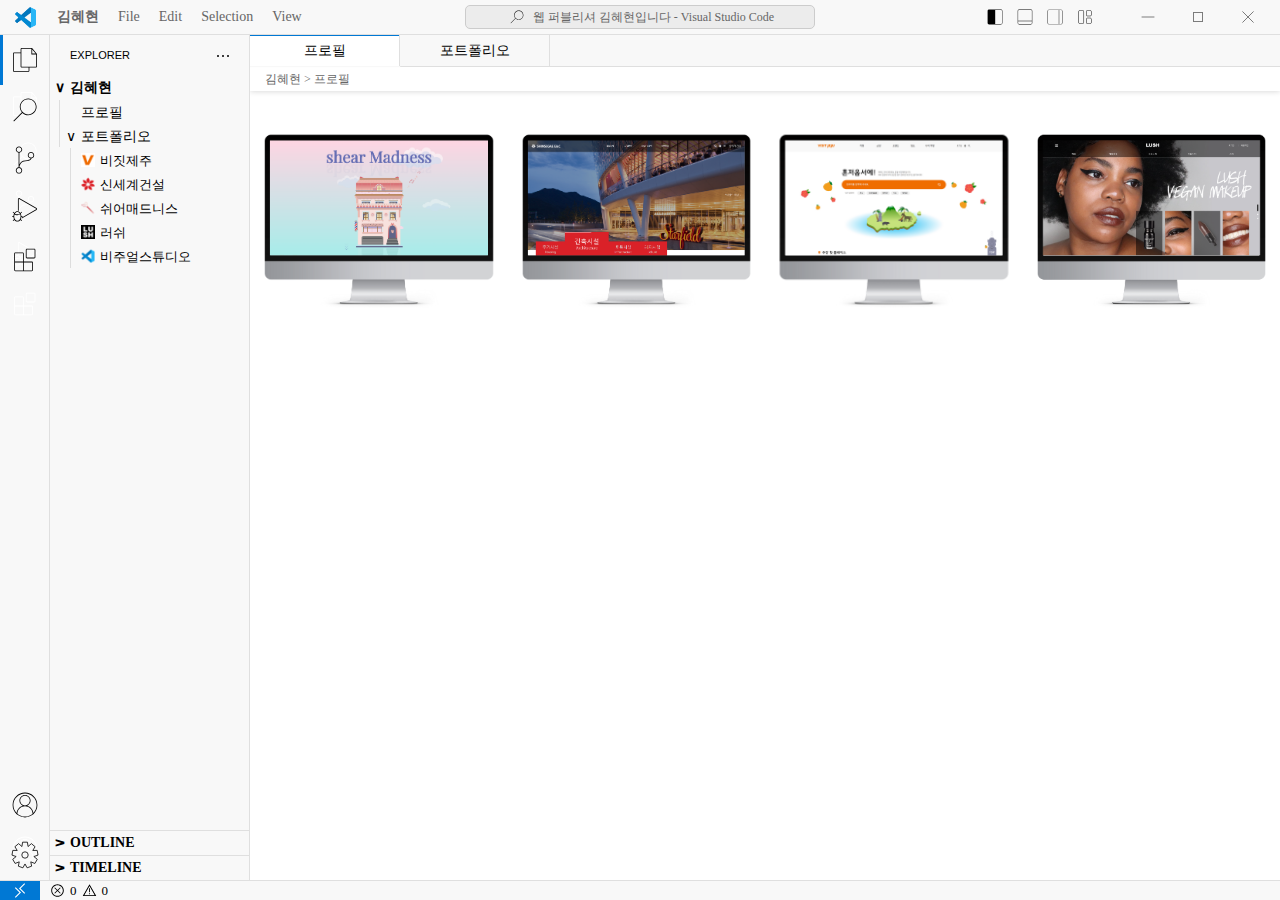
==== html/vscode.html @ af3e8f15 "헤더 센터 영역 아이콘 추가/수정" ====
<!DOCTYPE html>
<html lang="en">
<head>
    <meta charset="UTF-8">
    <meta name="viewport" content="width=device-width, initial-scale=1.0">
    <title>Visual Studio</title>
    <link rel="stylesheet" href="../css/style.css">
    <link rel="icon" type="image/png" sizes="16x16" href="../favicon/favicon-16x16.png">
    <script defer src="../script/vscode.js"></script>
</head>
<body>
    <div class="vs-wrap light">
        <header>
            <div class="header-left">
                <h1><a href="vscode.html"><img src="../img/logo.png" alt="VScode 로고"></a></h1>
                <ul class="header-menu">
                    <li>
                        <a href="#">김혜현</a>
                        <ul class="header-sub">
                            <li><a href="#">자기소개</a></li>
                            <li><a href="#">포트폴리오</a></li>
                            <li><a href="#">연락처</a></li>
                        </ul>
                    </li>
                    <li>
                        <a href="#">File</a>
                        <ul class="header-sub">
                            <li><span>New Text File</span><span>Ctrl+N</span></li>
                            <li><span>New File...</span><span>Ctrl+Alt+Windows+N</span></li>
                            <li class="sub-line"></li>
                            <li><span>New Window</span><span>Ctrl+Shift+Windows+N</span></li>
                            <li><span>Open File</span><span>Ctrl+O</span></li>
                            <li><span>Open Folder...</span><span>Ctrl+K Ctrl+O</span></li>
                        </ul>
                    </li>
                    <li>
                        <a href="#">Edit</a>
                        <ul class="header-sub">
                            <li><span>Undo</span><span>Ctrl+Z</span></li>
                            <li><span>Redo</span><span>Ctrl+Y</span></li>
                            <li class="sub-line"></li>
                            <li><span>Cut</span><span>Ctrl+X</span></li>
                            <li><span>Copy</span><span>Ctrl+C</span></li>
                            <li><span>Paste</span><span>Ctrl+V</span></li>
                        </ul>
                    </li>
                    <li>
                        <a href="#">Selection</a>
                        <ul class="header-sub">
                            <li><span>Select All</span><span>Ctrl+A</span></li>
                            <li><span>Expand Selection</span><span>Shift+Alt+RightArrow</span></li>
                            <li><span>Shrink Selection</span><span>Shift+Alt+LeftArrow</span></li>
                            <li class="sub-line"></li>
                            <li><span>Copy Line Up</span><span>Shift+Alt+UpArrow</span></li>
                            <li><span>Copy Line Down</span><span>Shift+Alt+DownArrow</span></li>
                            <li><span>Move Line Up</span><span>Alt+UpArrow</span></li>
                            <li><span>Move Line Down</span><span>Alt+DownArrow</span></li>
                        </ul>
                    </li>
                    <li>
                        <a href="#">View</a>
                        <ul class="header-sub">
                            <li><span>Command Palette...</span><span>Ctrl+Shift+P</span></li>
                            <li><span>Open View...</span></li>
                            <li class="sub-line"></li>
                            <li><span>Appearance</span><span class="marginleft">&gt;</span></li>
                            <li><span>Editor Layout</span><span class="marginleft">&gt;</span></li>
                            <li><span>Explorer</span><span>Ctrl+Shift+E</span></li>
                            <li><span>Search</span><span>Ctrl+Shift+F</span></li>
                        </ul>
                    </li>
                </ul>
            </div>
            <div class="header-center">
                <p><img src="../img/icon/icon2-b.svg" alt="">웹 퍼블리셔 김혜현입니다 - Visual Studio Code</p>
            </div>
            <div class="header-right">
                <ul class="layout-menu">
                    <li><a href="#"><img src="../img/icon/layout1-b.svg" alt="레이아웃 아이콘1 (다크모드)"><img src="../img/icon/layout1-w.svg" alt="레이아웃 아이콘1 (라이트모드)"></a></li>
                    <li><a href="#"><img src="../img/icon/layout2-b.svg" alt="레이아웃 아이콘2 (다크모드)"><img src="../img/icon/layout2-w.svg" alt="레이아웃 아이콘2 (라이트모드)"></a></li>
                    <li><a href="#"><img src="../img/icon/layout3-b.svg" alt="레이아웃 아이콘3 (다크모드)"><img src="../img/icon/layout3-w.svg" alt="레이아웃 아이콘3 (라이트모드)"></a></li>
                    <li><a href="#"><img src="../img/icon/layout4-b.svg" alt="레이아웃 아이콘4 (다크모드)"><img src="../img/icon/layout4-w.svg" alt="레이아웃 아이콘4 (라이트모드)"></a></li>
                </ul>
                <ul class="program-menu">
                    <li><a href="#"><img src="../img/icon/program1-b.svg" alt="프로그램 아이콘1 (다크모드)"><img src="../img/icon/program1-w.svg" alt="프로그램 아이콘2 (라이트모드)"></a></li>
                    <li><a href="#"><img src="../img/icon/program2-b.svg" alt="프로그램 아이콘2 (다크모드)"><img src="../img/icon/program2-w.svg" alt="프로그램 아이콘2 (라이트모드)"></a></li>
                    <li><a href="#"><img src="../img/icon/program3-b.svg" alt="프로그램 아이콘3 (다크모드)"><img src="../img/icon/program3-w.svg" alt="프로그램 아이콘2 (라이트모드)"></a></li>
                </ul>
            </div>
        </header>
        <main>
            <div class="main-left">
                <ul class="icon-tab">
                    <li>
                        <ul class="bar-icon">
                            <li class="on">
                                <div class="bar"></div>
                                <a href="#"><img src="../img/icon/icon1-b.svg" alt="좌측 아이콘1 다크모드"><img src="../img/icon/icon1-w.svg" alt="좌측 아이콘1 라이트모드"></a>
                            </li>
                            <li>
                                <div class="bar"></div>
                                <a href="#"><img src="../img/icon/icon2-b.svg" alt="좌측 아이콘2 다크모드"><img src="../img/icon/icon2-w.svg" alt="좌측 아이콘2 라이트모드"></a>
                            </li>
                            <li>
                                <div class="bar"></div>
                                <a href="#"><img src="../img/icon/icon3-b.svg" alt="좌측 아이콘3 다크모드"><img src="../img/icon/icon3-w.svg" alt="좌측 아이콘3 라이트모드"></a>
                            </li>
                            <li>
                                <div class="bar"></div>
                                <a href="#"><img src="../img/icon/icon4-b.svg" alt="좌측 아이콘4 다크모드"><img src="../img/icon/icon4-w.svg" alt="좌측 아이콘4 라이트모드"></a>
                            </li>
                            <li>
                                <div class="bar"></div>
                                <a href="#"><img src="../img/icon/icon5-b.svg" alt="좌측 아이콘5 다크모드"><img src="../img/icon/icon5-w.svg" alt="좌측 아이콘5 라이트모드"></a>
                            </li>
                        </ul>
                    </li>
                    <li>
                        <ul>
                            <li>
                                <a href="#"><img src="../img/icon/icon6-b.svg" alt="좌측 아이콘6 다크모드"><img src="../img/icon/icon6-w.svg" alt="좌측 아이콘6 라이트모드"></a>
                            </li>
                            <li>
                                <a href="#"><img src="../img/icon/icon7-b.svg" alt="좌측 아이콘7 다크모드"><img src="../img/icon/icon7-w.svg" alt="좌측 아이콘7 라이트모드"></a>
                            </li>
                        </ul>
                    </li>
                </ul>
                <ul class="main-menu">
                    <li>
                        <p>EXPLORER</p>
                        <div class="dot">
                            <span></span>
                            <span></span>
                            <span></span>
                        </div>
                    </li>
                    <li>
                        <ul class="menu_1depth">
                            <li class="menu-btn">
                                <a href="#" class="bracket">김혜현</a>
                                <ul class="menu_2depth">
                                    <li>
                                        <span class="line line1"></span>
                                        <a href="#">프로필</a>
                                    </li>
                                    <li class="menu-portfolio">
                                        <a href="#" class="bracket menu-click">포트폴리오</a>
                                        <ul class="menu_3depth">
                                            <li><span class="line line2"></span><a href="#"><img src="../img/Portfolio/visitjeju_favicon.png" alt="">비짓제주</a></li>
                                            <li><a href="#"><img src="../img/Portfolio/sinsegae_favicon.png" alt="">신세계건설</a></li>
                                            <li><a href="#"><img src="../img/Portfolio/shear-favicon.png" alt="">쉬어매드니스</a></li>
                                            <li><a href="#"><img src="../img/Portfolio/lush_favicon.png" alt="">러쉬</a></li>
                                            <li><a href="#"><img src="../img/Portfolio/vscode_favicon.png" alt="">비주얼스튜디오</a></li>
                                        </ul>
                                    </li>
                                </ul>
                            </li>
                        </ul>
                        <ul class="menu-bottom">
                            <li><a href="#" class="bracket">OUTLINE</a></li>
                            <li><a href="#" class="bracket">TIMELINE</a></li>
                        </ul>

                    </li>
                </ul>
            </div>
            <div class="main-right">
                <ul class="active-tab">
                    <li class="active"><a href="#">프로필</a></li>
                    <li><a href="#">포트폴리오</a></li>
                </ul>
                <p class="active-route">
                    <span>김혜현 > 프로필</span>
                </p>
                <div class="content-box">
                    <div class="div">
                        <ul>
                            <li><a href="#"><img src="../img/Portfolio/Gray Modern Website Launch Announcement Instagram Post (1).png" alt=""></a></li>
                            <li><a href="#"><img src="../img/Portfolio/Gray Modern Website Launch Announcement Instagram Post (2).png" alt=""></a></li>
                            <li><a href="#"><img src="../img/Portfolio/Gray Modern Website Launch Announcement Instagram Post (3).png" alt=""></a></li>
                            <li><a href="#"><img src="../img/Portfolio/Gray Modern Website Launch Announcement Instagram Post.png" alt=""></a></li>
                        </ul>
                    </div>
                </div>
            </div>
        </main>
        <footer>
            <div class="blue-icon"><img src="../img/icon/footer.svg" alt=""></div>
            <ul>
                <li><img src="../img/icon/footer-1-b.svg" alt=""><span>0</span></li>
                <li><img src="../img/icon/footer-2-b.svg" alt=""><span>0</span></li>
            </ul>
        </footer>
    </div>
</body>
</html>
---- css/style.css ----
@charset "UTF-8";
@import url("https://fonts.googleapis.com/css2?family=Noto+Sans+KR&display=swap");
* {
  margin: 0;
  padding: 0;
  box-sizing: border-box;
}

ol, ul, li {
  list-style: none;
}

a {
  text-decoration: none;
}

.main-right {
  width: calc(100% - 250px);
  height: 100%;
  overflow: hidden;
}
.main-right .active-tab {
  width: 100%;
  height: 32px;
  background-color: #f8f8f8;
  border-bottom: 1px solid #dfdfdf;
  position: relative;
  z-index: 2;
  display: flex;
}
.main-right .active-tab > li {
  min-width: 150px;
  display: flex;
  justify-content: center;
  align-items: center;
  border-right: 1px solid #dfdfdf;
}
.main-right .active-tab > li > a {
  font-size: 14px;
  color: #000;
}
.main-right .active-tab > li.active {
  background-color: #fff;
  margin-bottom: 0px;
  box-shadow: 0 1px 1px #f8f8f8;
  position: relative;
}
.main-right .active-tab > li.active::before {
  display: block;
  content: "";
  width: 100%;
  height: 1px;
  position: absolute;
  top: 0;
  left: 0;
  background-color: #0078D4;
}
.main-right .active-route {
  width: 100%;
  height: 24px;
  background-color: #fff;
  box-shadow: 0 1px 5px #ddd;
  padding: 0 15px;
  display: flex;
  align-items: center;
}
.main-right .active-route > span {
  font-size: 12px;
  color: #666;
}
.main-right .content-box {
  width: 100%;
  height: 100%;
  overflow: hidden;
}
.main-right .content-box > .div {
  width: 100%;
  height: 100%;
}
.main-right .content-box > .div > ul {
  width: 100%;
  display: flex;
}
.main-right .content-box > .div > ul > li {
  flex: 1;
}
.main-right .content-box > .div > ul > li img {
  width: 100%;
  height: 100%;
  object-fit: cover;
}

.vs-wrap.dark {
  background-color: #1f1f1f;
}
.vs-wrap.dark header {
  background-color: #181818;
  border-bottom: 1px solid #2a2a2a;
  display: flex;
  justify-content: center;
  align-items: center;
}
.vs-wrap.dark header .header-left {
  display: flex;
  flex: 4;
  height: 100%;
}
.vs-wrap.dark header .header-left h1 {
  width: 50px;
  height: 100%;
  display: flex;
  align-items: center;
  justify-content: center;
}
.vs-wrap.dark header .header-left h1 a {
  display: block;
  width: 25px;
  height: 25px;
  position: relative;
}
.vs-wrap.dark header .header-left h1 a img {
  position: absolute;
  top: 0;
  left: 0;
  width: 100%;
  height: 100%;
  object-fit: cover;
}
.vs-wrap.dark header .header-left .header-menu {
  display: flex;
  justify-content: center;
  align-items: center;
  gap: 10px;
}
.vs-wrap.dark header .header-left .header-menu li:first-child a {
  font-weight: bold;
}
.vs-wrap.dark header .header-left .header-menu li a {
  display: block;
  font: 14px/1 "NotoSansKR";
  color: #eee;
  width: 100%;
  height: 100%;
  border-radius: 5px;
  padding: 7px;
}
.vs-wrap.dark header .header-left .header-menu li a:hover {
  background-color: #2a2a2a;
  color: #fff;
}
.vs-wrap.dark header .header-left .header-menu li .header-sub {
  display: none;
  position: absolute;
  top: 36px;
  width: 300px;
  background-color: #fff;
  box-shadow: 0 0 2px 4px rgba(0, 0, 0, 0.04);
}
.vs-wrap.dark header .header-left .header-menu li .header-sub li {
  padding: 5px 7px;
}
.vs-wrap.dark header .header-left .header-menu li .header-sub li a {
  display: block;
  font: 14px/35px "맑은 고딕";
  color: #333;
}
.vs-wrap.dark header .header-center {
  flex: 10;
}
.vs-wrap.dark header .header-center > p {
  font: 14px/24px "NotoSansKR";
  text-align: center;
  color: #eee;
}
.vs-wrap.dark header .header-right {
  flex: 4;
  height: 100%;
  display: flex;
  justify-content: end;
  gap: 20px;
}
.vs-wrap.dark header .header-right > ul {
  height: 100%;
  display: flex;
  justify-content: center;
  align-items: center;
}
.vs-wrap.dark header .header-right > ul > li {
  width: 20px;
  height: 20px;
}
.vs-wrap.dark header .header-right > ul > li > a {
  display: block;
  width: 100%;
  height: 100%;
  position: relative;
}
.vs-wrap.dark header .header-right > ul > li > a > img {
  width: 100%;
  height: 100%;
  object-fit: cover;
  position: absolute;
  top: 50%;
  left: 50%;
  transform: translate(-50%, -50%);
  z-index: 0;
  opacity: 0;
}
.vs-wrap.dark header .header-right > ul > li > a > img:nth-of-type(2) {
  z-index: 1;
  opacity: 1;
}
.vs-wrap.dark header .header-right > ul.layout-menu {
  gap: 10px;
}
.vs-wrap.dark header .header-right > ul.program-menu {
  gap: 25px;
  margin: 0 20px;
}
.vs-wrap.dark header .header-right > ul.program-menu > li {
  width: 25px;
  height: 25px;
}
.vs-wrap.dark header .header-right .layout-menu {
  height: 100%;
  display: flex;
  justify-content: center;
  align-items: center;
  gap: 10px;
}
.vs-wrap.dark header .header-right .layout-menu > li {
  width: 20px;
  height: 20px;
}
.vs-wrap.dark header .header-right .layout-menu > li > a {
  display: block;
  width: 100%;
  height: 100%;
  position: relative;
}
.vs-wrap.dark header .header-right .layout-menu > li > a > img {
  width: 100%;
  height: 100%;
  object-fit: cover;
  position: absolute;
  top: 50%;
  left: 50%;
  transform: translate(-50%, -50%);
  z-index: 0;
  opacity: 0;
}
.vs-wrap.dark header .header-right .layout-menu > li > a > img:nth-of-type(2) {
  z-index: 1;
  opacity: 1;
}
.vs-wrap.dark main {
  width: 100%;
  height: calc(100vh - 55px);
  display: flex;
}
.vs-wrap.dark main .main-left {
  display: flex;
}
.vs-wrap.dark main .main-left .icon-tab {
  width: 50px;
  height: 100%;
  background-color: #181818;
  border-right: 1px solid #2a2a2a;
  display: flex;
  flex-direction: column;
  justify-content: space-between;
  align-items: center;
  padding: 10px 0px;
}
.vs-wrap.dark main .main-left .icon-tab > li {
  width: 100%;
}
.vs-wrap.dark main .main-left .icon-tab > li ul {
  display: flex;
  flex-direction: column;
  justify-content: center;
  align-items: center;
  gap: 10px;
}
.vs-wrap.dark main .main-left .icon-tab > li ul li .bar {
  width: 2px;
  height: 50px;
  background-color: blue;
  position: absolute;
  z-index: 100;
  left: 0%;
  opacity: 0;
}
.vs-wrap.dark main .main-left .icon-tab > li ul li .bar.on {
  opacity: 1;
}
.vs-wrap.dark main .main-left .icon-tab > li ul li a {
  display: block;
  width: 40px;
  height: 40px;
}
.vs-wrap.dark main .main-left .icon-tab > li ul li a img {
  width: 100%;
  height: 100%;
  object-fit: cover;
}
.vs-wrap.dark main .main-left .icon-tab > li ul li a img:nth-of-type(1) {
  display: none;
}
.vs-wrap.dark main .main-left .main-menu {
  width: 200px;
  height: calc(100vh - 55px);
  background-color: #181818;
  border-right: 1px solid #2a2a2a;
  display: flex;
  flex-direction: column;
}
.vs-wrap.dark main .main-left .main-menu > li:nth-of-type(1) {
  width: 100%;
  display: flex;
  align-items: center;
  justify-content: space-between;
  top: 0;
  left: 0;
  padding: 10px 20px;
}
.vs-wrap.dark main .main-left .main-menu > li:nth-of-type(1) p {
  font: 12px/1 "arial";
  color: #fff;
}
.vs-wrap.dark main .main-left .main-menu > li:nth-of-type(1) .dot {
  display: flex;
  justify-content: space-between;
  align-items: center;
  gap: 5px;
}
.vs-wrap.dark main .main-left .main-menu > li:nth-of-type(1) .dot span {
  width: 3px;
  height: 3px;
  border-radius: 50%;
  background-color: #fff;
}
.vs-wrap.dark main .main-left .main-menu > li:nth-of-type(2) {
  width: 100%;
}
.vs-wrap.dark main .main-left .main-menu > li:nth-of-type(2) li {
  border-bottom: 1px solid #2a2a2a;
  padding: 5px 10px;
}
.vs-wrap.dark main .main-left .main-menu > li:nth-of-type(2) li a {
  font: bold 12px/1 "맑은 고딕";
  color: #fff;
  margin-left: 7px;
}
.vs-wrap.dark main .main-left .main-menu > li:nth-of-type(2) .menu_2depth {
  display: none;
}
.vs-wrap.dark main .main-left .main-menu .bottom {
  width: 100%;
  position: absolute;
  bottom: 0;
}

.vs-wrap {
  width: 100%;
  height: 100vh;
  display: flex;
  flex-direction: column;
  overflow: hidden;
}
.vs-wrap header {
  position: relative;
  width: 100%;
  height: 35px;
  background-color: #f8f8f8;
  border-bottom: 1px solid #dfdfdf;
  display: flex;
  justify-content: center;
  align-items: center;
  z-index: 5;
}
.vs-wrap header .header-left {
  display: flex;
  flex: 4;
  height: 100%;
}
.vs-wrap header .header-left h1 {
  width: 50px;
  height: 100%;
  display: flex;
  align-items: center;
  justify-content: center;
}
.vs-wrap header .header-left h1 a {
  display: block;
  width: 25px;
  height: 25px;
  position: relative;
}
.vs-wrap header .header-left h1 a img {
  position: absolute;
  top: 0;
  left: 0;
  width: 100%;
  height: 100%;
  object-fit: cover;
}
.vs-wrap header .header-left .header-menu {
  display: flex;
  justify-content: center;
  align-items: center;
  gap: 5px;
}
.vs-wrap header .header-left .header-menu > li:first-child a {
  font-weight: bold;
}
.vs-wrap header .header-left .header-menu > li > a {
  display: block;
  font: 14px/1 "NotoSansKR";
  color: #666;
  width: 100%;
  height: 100%;
  border-radius: 5px;
  padding: 5px 7px;
}
.vs-wrap header .header-left .header-menu > li > a:hover {
  background-color: #dfdfdf;
  color: #000;
}
.vs-wrap header .header-left .header-menu > li .header-sub {
  display: none;
  position: absolute;
  top: 30px;
  width: 300px;
  background-color: #fff;
  box-shadow: 0 0 2px 2px rgba(0, 0, 0, 0.04);
  z-index: 3;
  border-radius: 7px;
  border: 1px solid #ddd;
  padding: 4px;
}
.vs-wrap header .header-left .header-menu > li .header-sub li {
  padding: 7px 20px;
  display: flex;
  justify-content: space-between;
  border-radius: 4px;
}
.vs-wrap header .header-left .header-menu > li .header-sub li a {
  display: block;
  font: 14px/1 "맑은 고딕";
  color: #333;
  font-weight: bold;
}
.vs-wrap header .header-left .header-menu > li .header-sub li span {
  display: block;
  font: 12px/1 "맑은 고딕";
  color: #333;
  cursor: default;
}
.vs-wrap header .header-left .header-menu > li .header-sub li span.marginleft {
  display: inline-block;
  margin-left: 1px;
}
.vs-wrap header .header-left .header-menu > li .header-sub li:hover {
  background-color: #dfdfdf;
}
.vs-wrap header .header-left .header-menu > li .header-sub li.sub-line {
  width: 100%;
  height: 14px;
  position: relative;
}
.vs-wrap header .header-left .header-menu > li .header-sub li.sub-line::after {
  display: block;
  width: calc(100% + 8px);
  height: 0.5px;
  opacity: 0.7;
  content: "";
  position: absolute;
  top: 50%;
  left: 50%;
  transform: translate(-50%, -50%);
  background-color: #ddd;
}
.vs-wrap header .header-left .header-menu > li .header-sub li.sub-line:hover {
  background-color: inherit;
}
.vs-wrap header .header-left .header-menu > li.on > a {
  background-color: #dfdfdf;
  color: #000;
}
.vs-wrap header .header-left .header-menu > li.on .header-sub {
  display: block;
}
.vs-wrap header .header-center {
  flex: 3;
}
.vs-wrap header .header-center > p {
  width: 100%;
  height: 24px;
  font: 12px/1 "NotoSansKR";
  color: #666;
  background-color: #ececec;
  border: 1px solid #cccccc;
  border-radius: 5px;
  display: flex;
  justify-content: center;
  align-items: center;
  gap: 5px;
}
.vs-wrap header .header-center > p > img {
  height: 22px;
  object-fit: cover;
}
.vs-wrap header .header-right {
  flex: 4;
  height: 100%;
  display: flex;
  justify-content: end;
  gap: 20px;
}
.vs-wrap header .header-right > ul {
  height: 100%;
  display: flex;
  justify-content: center;
  align-items: center;
}
.vs-wrap header .header-right > ul > li {
  width: 20px;
  height: 20px;
}
.vs-wrap header .header-right > ul > li > a {
  display: block;
  width: 100%;
  height: 100%;
  position: relative;
}
.vs-wrap header .header-right > ul > li > a > img {
  width: 100%;
  height: 100%;
  object-fit: cover;
  position: absolute;
  top: 50%;
  left: 50%;
  transform: translate(-50%, -50%);
  z-index: 1;
  opacity: 1;
}
.vs-wrap header .header-right > ul > li > a > img:nth-of-type(2) {
  z-index: 0;
  opacity: 0;
}
.vs-wrap header .header-right > ul.layout-menu {
  gap: 10px;
}
.vs-wrap header .header-right > ul.program-menu {
  gap: 25px;
  margin: 0 20px;
}
.vs-wrap header .header-right > ul.program-menu > li {
  width: 25px;
  height: 25px;
}
.vs-wrap header .header-right .layout-menu {
  height: 100%;
  display: flex;
  justify-content: center;
  align-items: center;
  gap: 10px;
}
.vs-wrap header .header-right .layout-menu > li {
  width: 20px;
  height: 20px;
}
.vs-wrap header .header-right .layout-menu > li > a {
  display: block;
  width: 100%;
  height: 100%;
  position: relative;
}
.vs-wrap header .header-right .layout-menu > li > a > img {
  width: 100%;
  height: 100%;
  object-fit: cover;
  position: absolute;
  top: 50%;
  left: 50%;
  transform: translate(-50%, -50%);
  z-index: 1;
  opacity: 1;
}
.vs-wrap header .header-right .layout-menu > li > a > img:nth-of-type(2) {
  z-index: 0;
  opacity: 0;
}
.vs-wrap main {
  width: 100%;
  height: calc(100vh - 55px);
  display: flex;
}
.vs-wrap main .main-left {
  display: flex;
}
.vs-wrap main .main-left .icon-tab {
  width: 50px;
  height: 100%;
  background-color: #f8f8f8;
  border-right: 1px solid #dfdfdf;
  display: flex;
  flex-direction: column;
  justify-content: space-between;
  align-items: center;
}
.vs-wrap main .main-left .icon-tab > li {
  width: 100%;
}
.vs-wrap main .main-left .icon-tab > li ul {
  display: flex;
  flex-direction: column;
  justify-content: center;
  align-items: center;
}
.vs-wrap main .main-left .icon-tab > li ul li {
  display: flex;
  justify-content: center;
  align-items: center;
  height: 50px;
}
.vs-wrap main .main-left .icon-tab > li ul li .bar {
  width: 3px;
  height: 50px;
  background-color: #0078D4;
  position: absolute;
  z-index: 100;
  left: 0px;
  opacity: 0;
}
.vs-wrap main .main-left .icon-tab > li ul li a {
  display: block;
  width: 40px;
  height: 40px;
}
.vs-wrap main .main-left .icon-tab > li ul li a img {
  width: 100%;
  height: 100%;
  object-fit: cover;
}
.vs-wrap main .main-left .icon-tab > li ul li.on .bar {
  opacity: 1;
}
.vs-wrap main .main-left .main-menu {
  width: 200px;
  height: calc(100vh - 55px);
  background-color: #f8f8f8;
  border-right: 1px solid #dfdfdf;
  display: flex;
  flex-direction: column;
}
.vs-wrap main .main-left .main-menu > li:nth-of-type(1) {
  width: 100%;
  display: flex;
  align-items: center;
  justify-content: space-between;
  top: 0;
  left: 0;
  padding: 15px 20px;
}
.vs-wrap main .main-left .main-menu > li:nth-of-type(1) p {
  font: 11px/1 "arial";
}
.vs-wrap main .main-left .main-menu > li:nth-of-type(1) .dot {
  display: flex;
  justify-content: space-between;
  align-items: center;
  gap: 3px;
}
.vs-wrap main .main-left .main-menu > li:nth-of-type(1) .dot span {
  width: 2px;
  height: 2px;
  border-radius: 50%;
  background-color: #000;
}
.vs-wrap main .main-left .main-menu > li:nth-of-type(2) {
  width: 100%;
  height: calc(100% - 32px);
  position: relative;
}
.vs-wrap main .main-left .main-menu > li:nth-of-type(2) .menu_1depth > li > a {
  display: flex;
  width: 100%;
  height: 24px;
  font: bold 14px/1 "맑은 고딕";
  color: #000;
  align-items: center;
  padding: 5px;
}
.vs-wrap main .main-left .main-menu > li:nth-of-type(2) .menu_1depth > li > a::before {
  display: inline-block;
  content: "∨";
  margin-right: 5px;
}
.vs-wrap main .main-left .main-menu > li:nth-of-type(2) .menu_1depth > li > a.off::before {
  transform: rotate(-90deg);
}
.vs-wrap main .main-left .main-menu > li:nth-of-type(2) .menu_1depth > li .menu_2depth {
  opacity: 1;
}
.vs-wrap main .main-left .main-menu > li:nth-of-type(2) .menu_1depth > li .menu_2depth > li {
  position: relative;
}
.vs-wrap main .main-left .main-menu > li:nth-of-type(2) .menu_1depth > li .menu_2depth > li > a {
  display: block;
  position: relative;
  width: 100%;
  padding-left: 30px;
  height: 24px;
  font: 14px/24px "맑은 고딕";
  color: #000;
  border: 1px solid transparent;
}
.vs-wrap main .main-left .main-menu > li:nth-of-type(2) .menu_1depth > li .menu_2depth > li > a.bracket::before {
  display: block;
  position: absolute;
  content: "∨";
  left: 15px;
}
.vs-wrap main .main-left .main-menu > li:nth-of-type(2) .menu_1depth > li .menu_2depth > li > a.bracket.off::before {
  transform: rotate(-90deg);
}
.vs-wrap main .main-left .main-menu > li:nth-of-type(2) .menu_1depth > li .menu_2depth > li > a:hover {
  background-color: #f2f2f2;
}
.vs-wrap main .main-left .main-menu > li:nth-of-type(2) .menu_1depth > li .menu_2depth > li > a:focus {
  border: 1px solid #0078D4;
  background-color: #e8e8e8;
}
.vs-wrap main .main-left .main-menu > li:nth-of-type(2) .menu_1depth > li .menu_2depth > li .menu_3depth {
  overflow: hidden;
  opacity: 1;
}
.vs-wrap main .main-left .main-menu > li:nth-of-type(2) .menu_1depth > li .menu_2depth > li .menu_3depth > li > a {
  display: flex;
  position: relative;
  padding-left: 30px;
  width: 100%;
  height: 24px;
  gap: 5px;
  align-items: center;
  width: 100%;
  font: 13px/1 "맑은 고딕";
  color: #000;
  border: 1px solid transparent;
}
.vs-wrap main .main-left .main-menu > li:nth-of-type(2) .menu_1depth > li .menu_2depth > li .menu_3depth > li > a > img {
  width: 14px;
  height: 14px;
  object-fit: cover;
}
.vs-wrap main .main-left .main-menu > li:nth-of-type(2) .menu_1depth > li .menu_2depth > li .menu_3depth > li > a:focus {
  border: 1px solid #0078D4;
  background-color: #e8e8e8;
}
.vs-wrap main .main-left .main-menu > li:nth-of-type(2) .menu_1depth > li .menu_2depth > li .menu_3depth > li .line {
  display: block;
  position: absolute;
  width: 1px;
  height: 120px;
  top: 24px;
  left: 20px;
  background-color: #ddd;
  z-index: 3;
}
.vs-wrap main .main-left .main-menu > li:nth-of-type(2) .menu_1depth > li .menu_2depth > li .menu_3depth > li .line.focusing {
  background-color: #aaa;
}
.vs-wrap main .main-left .main-menu > li:nth-of-type(2) .menu_1depth > li .menu_2depth > li .menu_3depth > li:hover {
  background-color: #f2f2f2;
}
.vs-wrap main .main-left .main-menu > li:nth-of-type(2) .menu_1depth > li .menu_2depth > li .menu_3depth.off {
  height: 0px;
  overflow: hidden;
  padding: 0px;
  opacity: 0;
}
.vs-wrap main .main-left .main-menu > li:nth-of-type(2) .menu_1depth > li .menu_2depth > li .line {
  display: block;
  position: absolute;
  width: 1px;
  height: 47px;
  top: 0px;
  left: 9px;
  background-color: #ddd;
  z-index: 3;
}
.vs-wrap main .main-left .main-menu > li:nth-of-type(2) .menu_1depth > li .menu_2depth > li .line.focusing {
  background-color: #aaa;
}
.vs-wrap main .main-left .main-menu > li:nth-of-type(2) .menu_1depth > li .menu_2depth.off {
  height: 0px;
  overflow: hidden;
  padding: 0px;
  opacity: 0;
}
.vs-wrap main .main-left .main-menu > li:nth-of-type(2) > .menu-bottom {
  width: 100%;
  position: absolute;
  top: calc(100% - 50px);
  transition: top 0.5s;
}
.vs-wrap main .main-left .main-menu > li:nth-of-type(2) > .menu-bottom li {
  border-top: 1px solid #dfdfdf;
}
.vs-wrap main .main-left .main-menu > li:nth-of-type(2) > .menu-bottom li a {
  display: block;
  font: bold 14px/1 "맑은 고딕";
  color: #000;
  padding: 5px;
}
.vs-wrap main .main-left .main-menu > li:nth-of-type(2) > .menu-bottom li a::before {
  display: inline-block;
  content: "∨";
  transform: rotate(-90deg);
  margin-right: 5px;
}
.vs-wrap main .main-left .main-menu > li:nth-of-type(2) > .menu-bottom.gotop {
  top: 24px;
}
.vs-wrap footer {
  width: 100%;
  height: 20px;
  background-color: #f8f8f8;
  border-top: 1px solid #dfdfdf;
  display: flex;
  gap: 10px;
}
.vs-wrap footer .blue-icon {
  width: 40px;
  height: 100%;
  background-color: #0078D4;
  display: flex;
  justify-content: center;
  align-items: center;
}
.vs-wrap footer .blue-icon > img {
  width: 50%;
  height: 80%;
}
.vs-wrap footer ul {
  display: flex;
  height: 100%;
  gap: 5px;
}
.vs-wrap footer ul li {
  display: flex;
  height: 100%;
  align-items: center;
  gap: 5px;
}
.vs-wrap footer ul li > img {
  width: 15px;
  height: 15px;
  object-fit: cover;
}
.vs-wrap footer ul li span {
  font-size: 13px;
}

/*# sourceMappingURL=style.css.map */
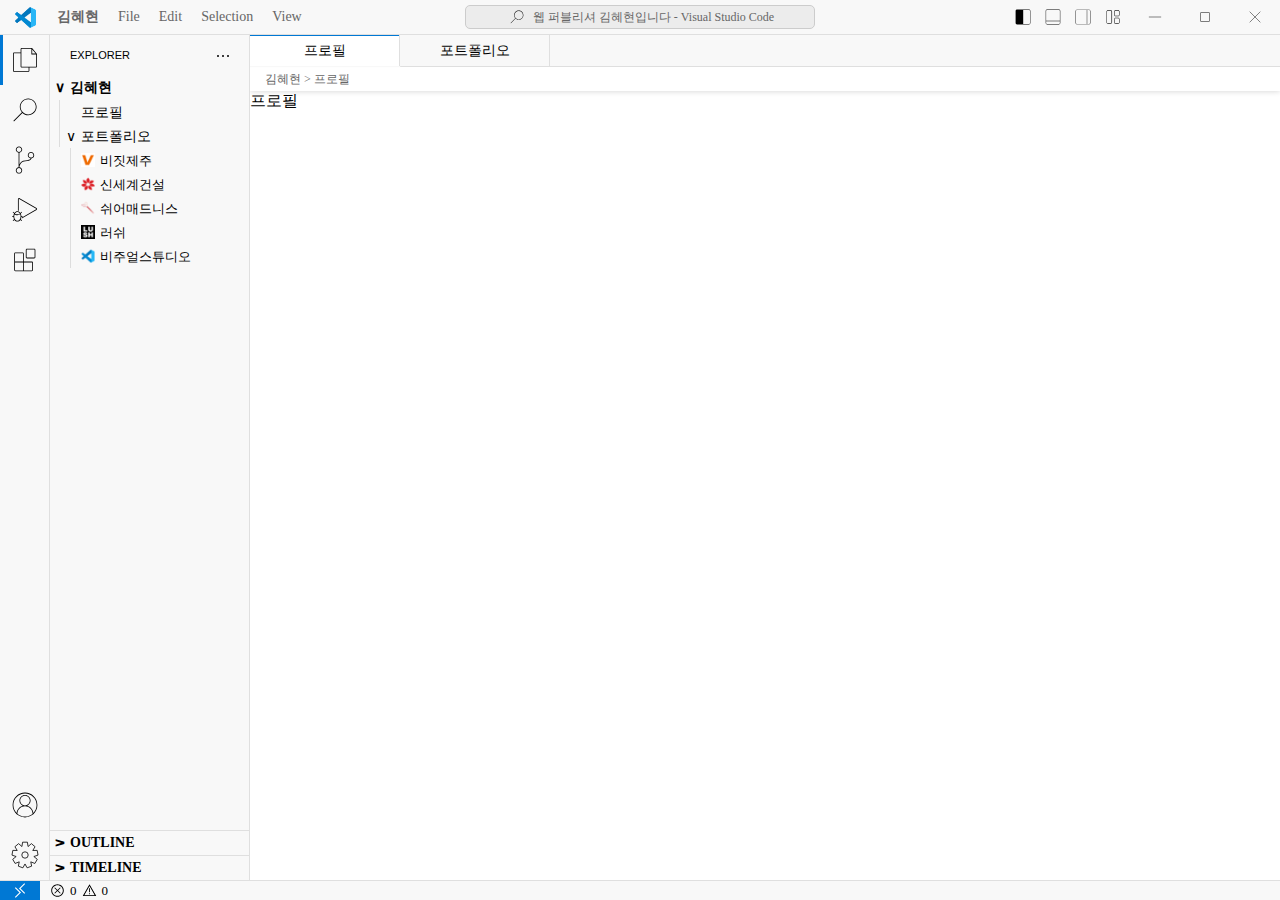
==== commit 6e717c43: "메인 영역 탭메뉴 구현(이벤트 핸들러 수정 필요)" ====
--- a/html/vscode.html
+++ b/html/vscode.html
@@ -6,13 +6,14 @@
     <title>Visual Studio</title>
     <link rel="stylesheet" href="../css/style.css">
     <link rel="icon" type="image/png" sizes="16x16" href="../favicon/favicon-16x16.png">
-    <script defer src="../script/vscode.js"></script>
+    <script defer src="../script/layout.js"></script>
+    <script defer src="../script/content.js"></script>
 </head>
 <body>
     <div class="vs-wrap light">
         <header>
             <div class="header-left">
-                <h1><a href="vscode.html"><img src="../img/logo.png" alt="VScode 로고"></a></h1>
+                <h1><a href="../index.html"><img src="../img/logo.png" alt="VScode 로고"></a></h1>
                 <ul class="header-menu">
                     <li>
                         <a href="#">김혜현</a>
@@ -147,11 +148,11 @@
                                     <li class="menu-portfolio">
                                         <a href="#" class="bracket menu-click">포트폴리오</a>
                                         <ul class="menu_3depth">
-                                            <li><span class="line line2"></span><a href="#"><img src="../img/Portfolio/visitjeju_favicon.png" alt="">비짓제주</a></li>
-                                            <li><a href="#"><img src="../img/Portfolio/sinsegae_favicon.png" alt="">신세계건설</a></li>
-                                            <li><a href="#"><img src="../img/Portfolio/shear-favicon.png" alt="">쉬어매드니스</a></li>
-                                            <li><a href="#"><img src="../img/Portfolio/lush_favicon.png" alt="">러쉬</a></li>
-                                            <li><a href="#"><img src="../img/Portfolio/vscode_favicon.png" alt="">비주얼스튜디오</a></li>
+                                            <li data-route="김혜현 > 포트폴리오 > 비짓제주" data-content="portfolio-visitjeju"><span class="line line2"></span><a href="#"><img src="../img/Portfolio/visitjeju_favicon.png" alt="">비짓제주</a></li>
+                                            <li data-route="김혜현 > 포트폴리오 > 신세계건설" data-content="portfolio-sinsegae"><a href="#"><img src="../img/Portfolio/sinsegae_favicon.png" alt="">신세계건설</a></li>
+                                            <li data-route="김혜현 > 포트폴리오 > 쉬어매드니스" data-content="portfolio-shear"><a href="#"><img src="../img/Portfolio/shear-favicon.png" alt="">쉬어매드니스</a></li>
+                                            <li data-route="김혜현 > 포트폴리오 > 러쉬" data-content="portfolio-lush"><a href="#"><img src="../img/Portfolio/lush_favicon.png" alt="">러쉬</a></li>
+                                            <li data-route="김혜현 > 포트폴리오 > 비주얼스튜디오" data-content="portfolio-vscode"><a href="#"><img src="../img/Portfolio/vscode_favicon.png" alt="">비주얼스튜디오</a></li>
                                         </ul>
                                     </li>
                                 </ul>
@@ -167,21 +168,25 @@
             </div>
             <div class="main-right">
                 <ul class="active-tab">
-                    <li class="active"><a href="#">프로필</a></li>
-                    <li><a href="#">포트폴리오</a></li>
+                    <li class="active" data-route="김혜현 > 프로필" data-content="profile"><a href="#">프로필</a></li>
+                    <li data-route="김혜현 > 포트폴리오" data-content="portfolio"><a href="#">포트폴리오</a></li>
+                    <li class="portfolio-tab" data-route="김혜현 > 포트폴리오 > 비짓제주" data-content="portfolio-visitjeju"><a href="#"><img src="../img/Portfolio/visitjeju_favicon.png" alt="">비짓제주<button class="tabclose"><img src="../img/icon/program3-b.svg" alt=""></button></a></li>
+                    <li class="portfolio-tab" data-route="김혜현 > 포트폴리오 > 신세계건설" data-content="portfolio-sinsegae"><a href="#"><img src="../img/Portfolio/sinsegae_favicon.png" alt="">신세계건설<button class="tabclose"><img src="../img/icon/program3-b.svg" alt=""></button></a></li>
+                    <li class="portfolio-tab" data-route="김혜현 > 포트폴리오 > 쉬어매드니스" data-content="portfolio-shear"><a href="#"><img src="../img/Portfolio/shear-favicon.png" alt="">쉬어매드니스<button class="tabclose"><img src="../img/icon/program3-b.svg" alt=""></button></a></li>
+                    <li class="portfolio-tab" data-route="김혜현 > 포트폴리오 > 러쉬" data-content="portfolio-lush"><a href="#"><img src="../img/Portfolio/lush_favicon.png" alt="">러쉬<button class="tabclose"><img src="../img/icon/program3-b.svg" alt=""></button></a></li>
+                    <li class="portfolio-tab" data-route="김혜현 > 포트폴리오 > 비주얼스튜디오" data-content="portfolio-vscode"><a href="#"><img src="../img/Portfolio/vscode_favicon.png" alt="">비주얼스튜디오<button class="tabclose"><img src="../img/icon/program3-b.svg" alt=""></button></a></li>
                 </ul>
                 <p class="active-route">
                     <span>김혜현 > 프로필</span>
                 </p>
                 <div class="content-box">
-                    <div class="div">
-                        <ul>
-                            <li><a href="#"><img src="../img/Portfolio/Gray Modern Website Launch Announcement Instagram Post (1).png" alt=""></a></li>
-                            <li><a href="#"><img src="../img/Portfolio/Gray Modern Website Launch Announcement Instagram Post (2).png" alt=""></a></li>
-                            <li><a href="#"><img src="../img/Portfolio/Gray Modern Website Launch Announcement Instagram Post (3).png" alt=""></a></li>
-                            <li><a href="#"><img src="../img/Portfolio/Gray Modern Website Launch Announcement Instagram Post.png" alt=""></a></li>
-                        </ul>
-                    </div>
+                    <div class="content profile active">프로필</div>
+                    <div class="content portfolio">포트폴리오</div>
+                    <div class="content portfolio-visitjeju">비짓제주 <img src="../img/Portfolio/Gray Modern Website Launch Announcement Instagram Post (1).png" alt=""><img src="../img/Portfolio/Gray Modern Website Launch Announcement Instagram Post (1).png" alt=""></div>
+                    <div class="content portfolio-sinsegae">신세계</div>
+                    <div class="content portfolio-shear">쉬어</div>
+                    <div class="content portfolio-lush">러쉬</div>
+                    <div class="content portfolio-vscode">비주얼</div>
                 </div>
             </div>
         </main>
--- a/css/style.css
+++ b/css/style.css
@@ -30,14 +30,19 @@
 }
 .main-right .active-tab > li {
   min-width: 150px;
-  display: flex;
-  justify-content: center;
-  align-items: center;
   border-right: 1px solid #dfdfdf;
 }
 .main-right .active-tab > li > a {
+  display: flex;
+  justify-content: center;
+  align-items: center;
+  width: 100%;
+  height: 100%;
   font-size: 14px;
   color: #000;
+}
+.main-right .active-tab > li > a:hover {
+  background-color: #fff;
 }
 .main-right .active-tab > li.active {
   background-color: #fff;
@@ -55,6 +60,51 @@
   left: 0;
   background-color: #0078D4;
 }
+.main-right .active-tab > li.portfolio-tab {
+  display: none;
+  justify-content: center;
+  align-items: center;
+}
+.main-right .active-tab > li.portfolio-tab > a {
+  display: flex;
+  gap: 5px;
+  font-size: 14px;
+}
+.main-right .active-tab > li.portfolio-tab > a > img {
+  width: 16px;
+  height: 16px;
+  object-fit: cover;
+}
+.main-right .active-tab > li.portfolio-tab > a .tabclose {
+  display: none;
+  width: 18px;
+  height: 18px;
+  border: none;
+  outline: none;
+  background-color: inherit;
+  cursor: pointer;
+  border-radius: 5px;
+}
+.main-right .active-tab > li.portfolio-tab > a .tabclose > img {
+  width: 100%;
+  height: 100%;
+  object-fit: cover;
+}
+.main-right .active-tab > li.portfolio-tab > a .tabclose:hover {
+  background-color: #ececec;
+}
+.main-right .active-tab > li.portfolio-tab:hover .tabclose {
+  display: block;
+}
+.main-right .active-tab > li.portfolio-tab.on {
+  display: flex;
+}
+.main-right .active-tab > li.portfolio-tab.active {
+  min-width: 180px;
+}
+.main-right .active-tab > li.portfolio-tab.active .tabclose {
+  display: block;
+}
 .main-right .active-route {
   width: 100%;
   height: 24px;
@@ -70,24 +120,22 @@
 }
 .main-right .content-box {
   width: 100%;
-  height: 100%;
-  overflow: hidden;
-}
-.main-right .content-box > .div {
-  width: 100%;
-  height: 100%;
-}
-.main-right .content-box > .div > ul {
-  width: 100%;
-  display: flex;
-}
-.main-right .content-box > .div > ul > li {
-  flex: 1;
-}
-.main-right .content-box > .div > ul > li img {
-  width: 100%;
-  height: 100%;
-  object-fit: cover;
+  height: calc(100% - 20px);
+  overflow-y: scroll;
+  position: relative;
+  padding-bottom: 20px;
+}
+.main-right .content-box .content {
+  width: 100%;
+  position: absolute;
+  top: 0;
+  left: 0;
+  z-index: 0;
+  opacity: 0;
+}
+.main-right .content-box .content.active {
+  z-index: 1;
+  opacity: 1;
 }
 
 .vs-wrap.dark {
@@ -516,7 +564,7 @@
   height: 100%;
   display: flex;
   justify-content: end;
-  gap: 20px;
+  gap: 5px;
 }
 .vs-wrap header .header-right > ul {
   height: 100%;
@@ -524,71 +572,75 @@
   justify-content: center;
   align-items: center;
 }
-.vs-wrap header .header-right > ul > li {
+.vs-wrap header .header-right > ul.layout-menu {
+  gap: 5px;
+}
+.vs-wrap header .header-right > ul.layout-menu > li > a {
+  display: block;
+  width: 25px;
+  height: 25px;
+  position: relative;
+  border-radius: 5px;
+}
+.vs-wrap header .header-right > ul.layout-menu > li > a > img {
+  position: absolute;
   width: 20px;
   height: 20px;
-}
-.vs-wrap header .header-right > ul > li > a {
-  display: block;
-  width: 100%;
-  height: 100%;
-  position: relative;
-}
-.vs-wrap header .header-right > ul > li > a > img {
-  width: 100%;
-  height: 100%;
-  object-fit: cover;
-  position: absolute;
   top: 50%;
   left: 50%;
   transform: translate(-50%, -50%);
   z-index: 1;
   opacity: 1;
 }
-.vs-wrap header .header-right > ul > li > a > img:nth-of-type(2) {
+.vs-wrap header .header-right > ul.layout-menu > li > a > img:nth-of-type(2) {
   z-index: 0;
   opacity: 0;
 }
-.vs-wrap header .header-right > ul.layout-menu {
-  gap: 10px;
+.vs-wrap header .header-right > ul.layout-menu > li > a:hover {
+  background-color: #dfdfdf;
 }
 .vs-wrap header .header-right > ul.program-menu {
-  gap: 25px;
-  margin: 0 20px;
+  height: 100%;
+  display: flex;
+  justify-content: center;
+  align-items: center;
 }
 .vs-wrap header .header-right > ul.program-menu > li {
-  width: 25px;
-  height: 25px;
-}
-.vs-wrap header .header-right .layout-menu {
-  height: 100%;
-  display: flex;
-  justify-content: center;
-  align-items: center;
-  gap: 10px;
-}
-.vs-wrap header .header-right .layout-menu > li {
-  width: 20px;
-  height: 20px;
-}
-.vs-wrap header .header-right .layout-menu > li > a {
-  display: block;
-  width: 100%;
-  height: 100%;
-  position: relative;
-}
-.vs-wrap header .header-right .layout-menu > li > a > img {
-  width: 100%;
-  height: 100%;
-  object-fit: cover;
-  position: absolute;
+  height: 100%;
+}
+.vs-wrap header .header-right > ul.program-menu > li > a {
+  display: flex;
+  justify-content: center;
+  align-items: center;
+  width: 50px;
+  height: 100%;
+  position: relative;
+}
+.vs-wrap header .header-right > ul.program-menu > li > a > img {
+  position: absolute;
+  width: 24px;
+  height: 24px;
   top: 50%;
   left: 50%;
   transform: translate(-50%, -50%);
   z-index: 1;
   opacity: 1;
 }
-.vs-wrap header .header-right .layout-menu > li > a > img:nth-of-type(2) {
+.vs-wrap header .header-right > ul.program-menu > li > a > img:nth-of-type(2) {
+  z-index: 0;
+  opacity: 0;
+}
+.vs-wrap header .header-right > ul.program-menu > li > a:hover {
+  background-color: #dfdfdf;
+}
+.vs-wrap header .header-right > ul.program-menu > li:nth-of-type(3) > a:hover {
+  background-color: red;
+}
+.vs-wrap header .header-right > ul.program-menu > li:nth-of-type(3) > a:hover img:nth-of-type(2) {
+  z-index: 1;
+  opacity: 1;
+}
+.vs-wrap header .header-right > ul.program-menu > li:nth-of-type(3) > a:hover img:nth-of-type(1) {
   z-index: 0;
   opacity: 0;
 }
@@ -638,11 +690,21 @@
   display: block;
   width: 40px;
   height: 40px;
+  position: relative;
 }
 .vs-wrap main .main-left .icon-tab > li ul li a img {
-  width: 100%;
-  height: 100%;
-  object-fit: cover;
+  position: absolute;
+  top: 0;
+  left: 0;
+  width: 100%;
+  height: 100%;
+  object-fit: cover;
+  z-index: 1;
+  opacity: 1;
+}
+.vs-wrap main .main-left .icon-tab > li ul li a img:nth-of-type(2) {
+  z-index: 0;
+  opacity: 0;
 }
 .vs-wrap main .main-left .icon-tab > li ul li.on .bar {
   opacity: 1;
@@ -707,6 +769,20 @@
 .vs-wrap main .main-left .main-menu > li:nth-of-type(2) .menu_1depth > li .menu_2depth > li {
   position: relative;
 }
+.vs-wrap main .main-left .main-menu > li:nth-of-type(2) .menu_1depth > li .menu_2depth > li .line {
+  display: block;
+  position: absolute;
+  width: 1px;
+  height: 47px;
+  top: 0px;
+  left: 9px;
+  background-color: #ddd;
+  z-index: 3;
+  transition: 0.3s;
+}
+.vs-wrap main .main-left .main-menu > li:nth-of-type(2) .menu_1depth > li .menu_2depth > li .line.focusing {
+  background-color: #aaa;
+}
 .vs-wrap main .main-left .main-menu > li:nth-of-type(2) .menu_1depth > li .menu_2depth > li > a {
   display: block;
   position: relative;
@@ -736,28 +812,6 @@
 .vs-wrap main .main-left .main-menu > li:nth-of-type(2) .menu_1depth > li .menu_2depth > li .menu_3depth {
   overflow: hidden;
   opacity: 1;
-}
-.vs-wrap main .main-left .main-menu > li:nth-of-type(2) .menu_1depth > li .menu_2depth > li .menu_3depth > li > a {
-  display: flex;
-  position: relative;
-  padding-left: 30px;
-  width: 100%;
-  height: 24px;
-  gap: 5px;
-  align-items: center;
-  width: 100%;
-  font: 13px/1 "맑은 고딕";
-  color: #000;
-  border: 1px solid transparent;
-}
-.vs-wrap main .main-left .main-menu > li:nth-of-type(2) .menu_1depth > li .menu_2depth > li .menu_3depth > li > a > img {
-  width: 14px;
-  height: 14px;
-  object-fit: cover;
-}
-.vs-wrap main .main-left .main-menu > li:nth-of-type(2) .menu_1depth > li .menu_2depth > li .menu_3depth > li > a:focus {
-  border: 1px solid #0078D4;
-  background-color: #e8e8e8;
 }
 .vs-wrap main .main-left .main-menu > li:nth-of-type(2) .menu_1depth > li .menu_2depth > li .menu_3depth > li .line {
   display: block;
@@ -768,9 +822,32 @@
   left: 20px;
   background-color: #ddd;
   z-index: 3;
+  transition: 0.3s;
 }
 .vs-wrap main .main-left .main-menu > li:nth-of-type(2) .menu_1depth > li .menu_2depth > li .menu_3depth > li .line.focusing {
   background-color: #aaa;
+}
+.vs-wrap main .main-left .main-menu > li:nth-of-type(2) .menu_1depth > li .menu_2depth > li .menu_3depth > li > a {
+  display: flex;
+  position: relative;
+  padding-left: 30px;
+  width: 100%;
+  height: 24px;
+  gap: 5px;
+  align-items: center;
+  width: 100%;
+  font: 13px/1 "맑은 고딕";
+  color: #000;
+  border: 1px solid transparent;
+}
+.vs-wrap main .main-left .main-menu > li:nth-of-type(2) .menu_1depth > li .menu_2depth > li .menu_3depth > li > a > img {
+  width: 14px;
+  height: 14px;
+  object-fit: cover;
+}
+.vs-wrap main .main-left .main-menu > li:nth-of-type(2) .menu_1depth > li .menu_2depth > li .menu_3depth > li > a:focus {
+  border: 1px solid #0078D4;
+  background-color: #e8e8e8;
 }
 .vs-wrap main .main-left .main-menu > li:nth-of-type(2) .menu_1depth > li .menu_2depth > li .menu_3depth > li:hover {
   background-color: #f2f2f2;
@@ -780,19 +857,6 @@
   overflow: hidden;
   padding: 0px;
   opacity: 0;
-}
-.vs-wrap main .main-left .main-menu > li:nth-of-type(2) .menu_1depth > li .menu_2depth > li .line {
-  display: block;
-  position: absolute;
-  width: 1px;
-  height: 47px;
-  top: 0px;
-  left: 9px;
-  background-color: #ddd;
-  z-index: 3;
-}
-.vs-wrap main .main-left .main-menu > li:nth-of-type(2) .menu_1depth > li .menu_2depth > li .line.focusing {
-  background-color: #aaa;
 }
 .vs-wrap main .main-left .main-menu > li:nth-of-type(2) .menu_1depth > li .menu_2depth.off {
   height: 0px;
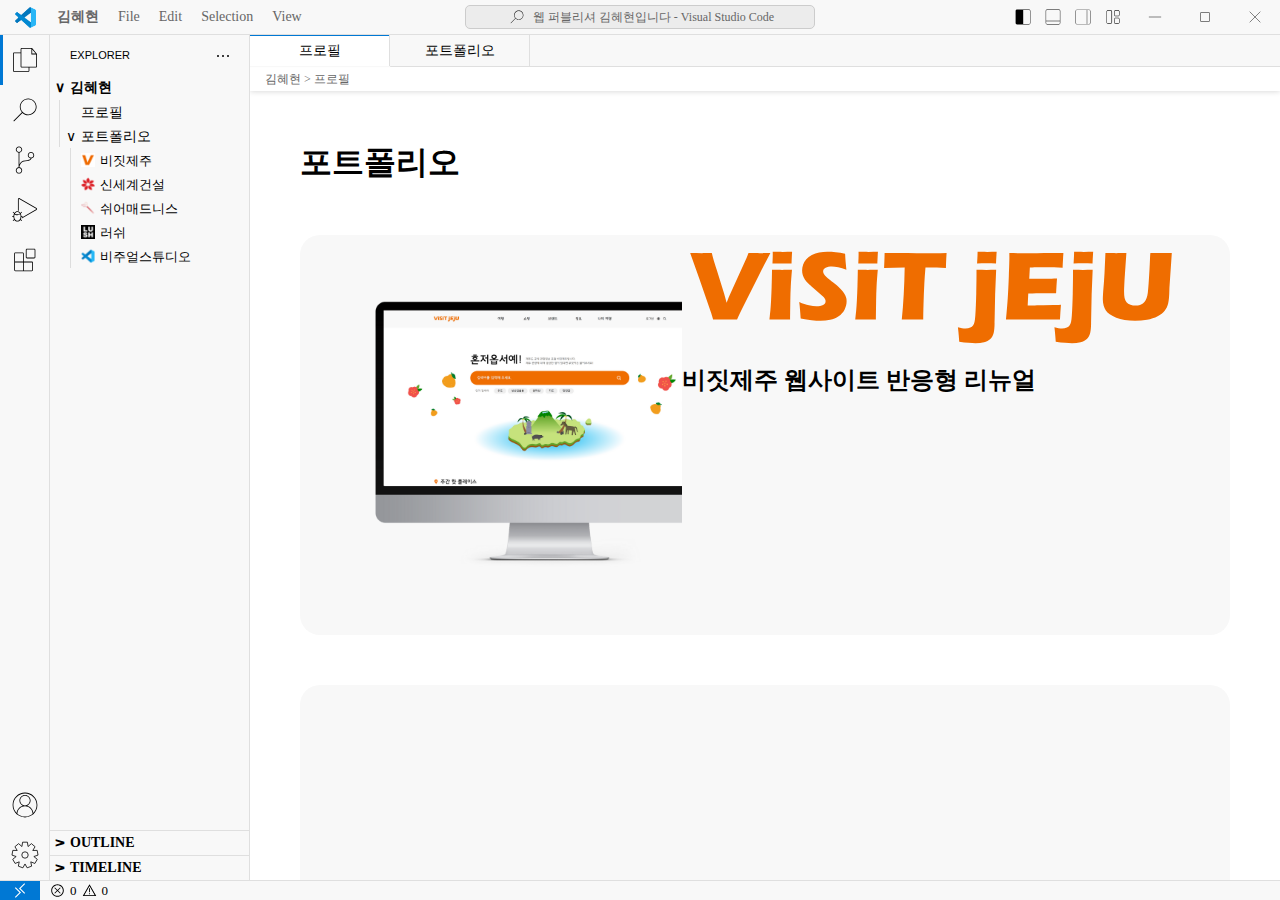
==== commit 05899284: "메인 영역 탭 메뉴 js 완료" ====
--- a/html/vscode.html
+++ b/html/vscode.html
@@ -170,19 +170,45 @@
                 <ul class="active-tab">
                     <li class="active" data-route="김혜현 > 프로필" data-content="profile"><a href="#">프로필</a></li>
                     <li data-route="김혜현 > 포트폴리오" data-content="portfolio"><a href="#">포트폴리오</a></li>
-                    <li class="portfolio-tab" data-route="김혜현 > 포트폴리오 > 비짓제주" data-content="portfolio-visitjeju"><a href="#"><img src="../img/Portfolio/visitjeju_favicon.png" alt="">비짓제주<button class="tabclose"><img src="../img/icon/program3-b.svg" alt=""></button></a></li>
-                    <li class="portfolio-tab" data-route="김혜현 > 포트폴리오 > 신세계건설" data-content="portfolio-sinsegae"><a href="#"><img src="../img/Portfolio/sinsegae_favicon.png" alt="">신세계건설<button class="tabclose"><img src="../img/icon/program3-b.svg" alt=""></button></a></li>
-                    <li class="portfolio-tab" data-route="김혜현 > 포트폴리오 > 쉬어매드니스" data-content="portfolio-shear"><a href="#"><img src="../img/Portfolio/shear-favicon.png" alt="">쉬어매드니스<button class="tabclose"><img src="../img/icon/program3-b.svg" alt=""></button></a></li>
-                    <li class="portfolio-tab" data-route="김혜현 > 포트폴리오 > 러쉬" data-content="portfolio-lush"><a href="#"><img src="../img/Portfolio/lush_favicon.png" alt="">러쉬<button class="tabclose"><img src="../img/icon/program3-b.svg" alt=""></button></a></li>
-                    <li class="portfolio-tab" data-route="김혜현 > 포트폴리오 > 비주얼스튜디오" data-content="portfolio-vscode"><a href="#"><img src="../img/Portfolio/vscode_favicon.png" alt="">비주얼스튜디오<button class="tabclose"><img src="../img/icon/program3-b.svg" alt=""></button></a></li>
+                    <li class="portfolio-tab" data-route="김혜현 > 포트폴리오 > 비짓제주" data-content="portfolio-visitjeju"><a href="#"><img src="../img/Portfolio/visitjeju_favicon.png" alt="">비짓제주</a><a href="#" class="tabclose"><img src="../img/icon/program3-b.svg" alt="" class="tabclose"></a href="#"></li>
+                    <li class="portfolio-tab" data-route="김혜현 > 포트폴리오 > 신세계건설" data-content="portfolio-sinsegae"><a href="#"><img src="../img/Portfolio/sinsegae_favicon.png" alt="">신세계건설</a><a href="#" class="tabclose"><img src="../img/icon/program3-b.svg" alt="" class="tabclose"></a href="#"></li>
+                    <li class="portfolio-tab" data-route="김혜현 > 포트폴리오 > 쉬어매드니스" data-content="portfolio-shear"><a href="#"><img src="../img/Portfolio/shear-favicon.png" alt="">쉬어매드니스</a><a href="#" class="tabclose"><img src="../img/icon/program3-b.svg" alt="" class="tabclose"></a href="#"></li>
+                    <li class="portfolio-tab" data-route="김혜현 > 포트폴리오 > 러쉬" data-content="portfolio-lush"><a href="#"><img src="../img/Portfolio/lush_favicon.png" alt="">러쉬</a><a href="#" class="tabclose"><img src="../img/icon/program3-b.svg" alt="" class="tabclose"></a href="#"></li>
+                    <li class="portfolio-tab" data-route="김혜현 > 포트폴리오 > 비주얼스튜디오" data-content="portfolio-vscode"><a href="#"><img src="../img/Portfolio/vscode_favicon.png" alt="">비주얼스튜디오</a><a href="#" class="tabclose"><img src="../img/icon/program3-b.svg" alt="" class="tabclose"></a href="#"></li>
                 </ul>
                 <p class="active-route">
                     <span>김혜현 > 프로필</span>
                 </p>
                 <div class="content-box">
-                    <div class="content profile active">프로필</div>
-                    <div class="content portfolio">포트폴리오</div>
-                    <div class="content portfolio-visitjeju">비짓제주 <img src="../img/Portfolio/Gray Modern Website Launch Announcement Instagram Post (1).png" alt=""><img src="../img/Portfolio/Gray Modern Website Launch Announcement Instagram Post (1).png" alt=""></div>
+                    <div class="content profile">프로필</div>
+                    <div class="content portfolio active">
+                        <div class="portfolio-title">
+                            <h1>포트폴리오</h1>
+                        </div>
+                        <ul>
+                            <li>
+                                <div class="content-left">
+                                    <div class="mokup"><img src="../img/Portfolio/visitjeju/visitJEJU.png" alt="비짓제주 목업 사진"></div>
+                                </div>
+                                <div class="content-right">
+                                    <img src="../img/Portfolio/visitjeju/logo.svg" alt="">
+                                    <h2>비짓제주 웹사이트 반응형 리뉴얼</h2>
+                                    <ul class="skills">
+                                        <li><img src="../img/icon/html.svg" alt=""></li>
+                                        <li><img src="../img/icon/css.svg" alt=""></li>
+                                        <li><img src="../img/icon/javascript.png" alt=""></li>
+                                        <li><img src="../img/icon/sass.png" alt=""></li>
+                                        <li><img src="../img/icon/illustrator.svg" alt=""></li>
+                                    </ul>
+                                </div>
+                            </li>
+                            <li></li>
+                            <li></li>
+                            <li></li>
+                            <li></li>
+                        </ul>
+                    </div>
+                    <div class="content portfolio-visitjeju">비짓제주</div>
                     <div class="content portfolio-sinsegae">신세계</div>
                     <div class="content portfolio-shear">쉬어</div>
                     <div class="content portfolio-lush">러쉬</div>
--- a/css/style.css
+++ b/css/style.css
@@ -29,7 +29,7 @@
   display: flex;
 }
 .main-right .active-tab > li {
-  min-width: 150px;
+  min-width: 140px;
   border-right: 1px solid #dfdfdf;
 }
 .main-right .active-tab > li > a {
@@ -62,10 +62,14 @@
 }
 .main-right .active-tab > li.portfolio-tab {
   display: none;
-  justify-content: center;
-  align-items: center;
+  justify-content: space-between;
+  align-items: center;
+  gap: 5px;
+  padding: 0 10px;
 }
 .main-right .active-tab > li.portfolio-tab > a {
+  width: auto;
+  height: 100%;
   display: flex;
   gap: 5px;
   font-size: 14px;
@@ -75,34 +79,34 @@
   height: 16px;
   object-fit: cover;
 }
-.main-right .active-tab > li.portfolio-tab > a .tabclose {
-  display: none;
+.main-right .active-tab > li.portfolio-tab > a.tabclose {
+  visibility: hidden;
   width: 18px;
   height: 18px;
   border: none;
   outline: none;
-  background-color: inherit;
+  background-color: #fff;
   cursor: pointer;
   border-radius: 5px;
 }
-.main-right .active-tab > li.portfolio-tab > a .tabclose > img {
-  width: 100%;
-  height: 100%;
-  object-fit: cover;
-}
-.main-right .active-tab > li.portfolio-tab > a .tabclose:hover {
+.main-right .active-tab > li.portfolio-tab > a.tabclose > img {
+  width: 100%;
+  height: 100%;
+  object-fit: cover;
+}
+.main-right .active-tab > li.portfolio-tab > a.tabclose:hover {
   background-color: #ececec;
 }
-.main-right .active-tab > li.portfolio-tab:hover .tabclose {
-  display: block;
+.main-right .active-tab > li.portfolio-tab:hover {
+  background-color: #fff;
+}
+.main-right .active-tab > li.portfolio-tab:hover a.tabclose {
+  visibility: visible;
 }
 .main-right .active-tab > li.portfolio-tab.on {
   display: flex;
 }
-.main-right .active-tab > li.portfolio-tab.active {
-  min-width: 180px;
-}
-.main-right .active-tab > li.portfolio-tab.active .tabclose {
+.main-right .active-tab > li.portfolio-tab.active a.tabclose {
   display: block;
 }
 .main-right .active-route {
@@ -136,6 +140,60 @@
 .main-right .content-box .content.active {
   z-index: 1;
   opacity: 1;
+}
+.main-right .content-box .content.portfolio {
+  padding: 50px;
+}
+.main-right .content-box .content.portfolio .portfolio-title {
+  margin-bottom: 50px;
+}
+.main-right .content-box .content.portfolio > ul {
+  width: 100%;
+}
+.main-right .content-box .content.portfolio > ul > li {
+  width: 100%;
+  height: 400px;
+  overflow: hidden;
+  background-color: #f8f8f8;
+  margin-bottom: 50px;
+  border-radius: 20px;
+  display: flex;
+  padding: 0 50px;
+}
+.main-right .content-box .content.portfolio > ul > li .content-left {
+  width: 40%;
+  height: 100%;
+  overflow: hidden;
+  position: relative;
+}
+.main-right .content-box .content.portfolio > ul > li .content-left .mokup {
+  width: 100%;
+  height: 100%;
+}
+.main-right .content-box .content.portfolio > ul > li .content-left .mokup > img {
+  height: 100%;
+  object-fit: cover;
+}
+.main-right .content-box .content.portfolio > ul > li .content-right {
+  width: 60%;
+}
+.main-right .content-box .content.portfolio > ul > li .content-right .skills {
+  position: absolute;
+  display: flex;
+  gap: 0px;
+  bottom: 20px;
+  left: 50%;
+  transform: translateX(-50%);
+}
+.main-right .content-box .content.portfolio > ul > li .content-right .skills > li {
+  width: 30px;
+  height: 30px;
+  background-color: inherits;
+}
+.main-right .content-box .content.portfolio > ul > li .content-right .skills > li > img {
+  width: 30px;
+  height: 30px;
+  object-fit: cover;
 }
 
 .vs-wrap.dark {
@@ -809,6 +867,9 @@
   border: 1px solid #0078D4;
   background-color: #e8e8e8;
 }
+.vs-wrap main .main-left .main-menu > li:nth-of-type(2) .menu_1depth > li .menu_2depth > li > a.open {
+  background-color: e4e6f1;
+}
 .vs-wrap main .main-left .main-menu > li:nth-of-type(2) .menu_1depth > li .menu_2depth > li .menu_3depth {
   overflow: hidden;
   opacity: 1;
@@ -852,6 +913,9 @@
 .vs-wrap main .main-left .main-menu > li:nth-of-type(2) .menu_1depth > li .menu_2depth > li .menu_3depth > li:hover {
   background-color: #f2f2f2;
 }
+.vs-wrap main .main-left .main-menu > li:nth-of-type(2) .menu_1depth > li .menu_2depth > li .menu_3depth > li.open {
+  background-color: #e4e6f1;
+}
 .vs-wrap main .main-left .main-menu > li:nth-of-type(2) .menu_1depth > li .menu_2depth > li .menu_3depth.off {
   height: 0px;
   overflow: hidden;
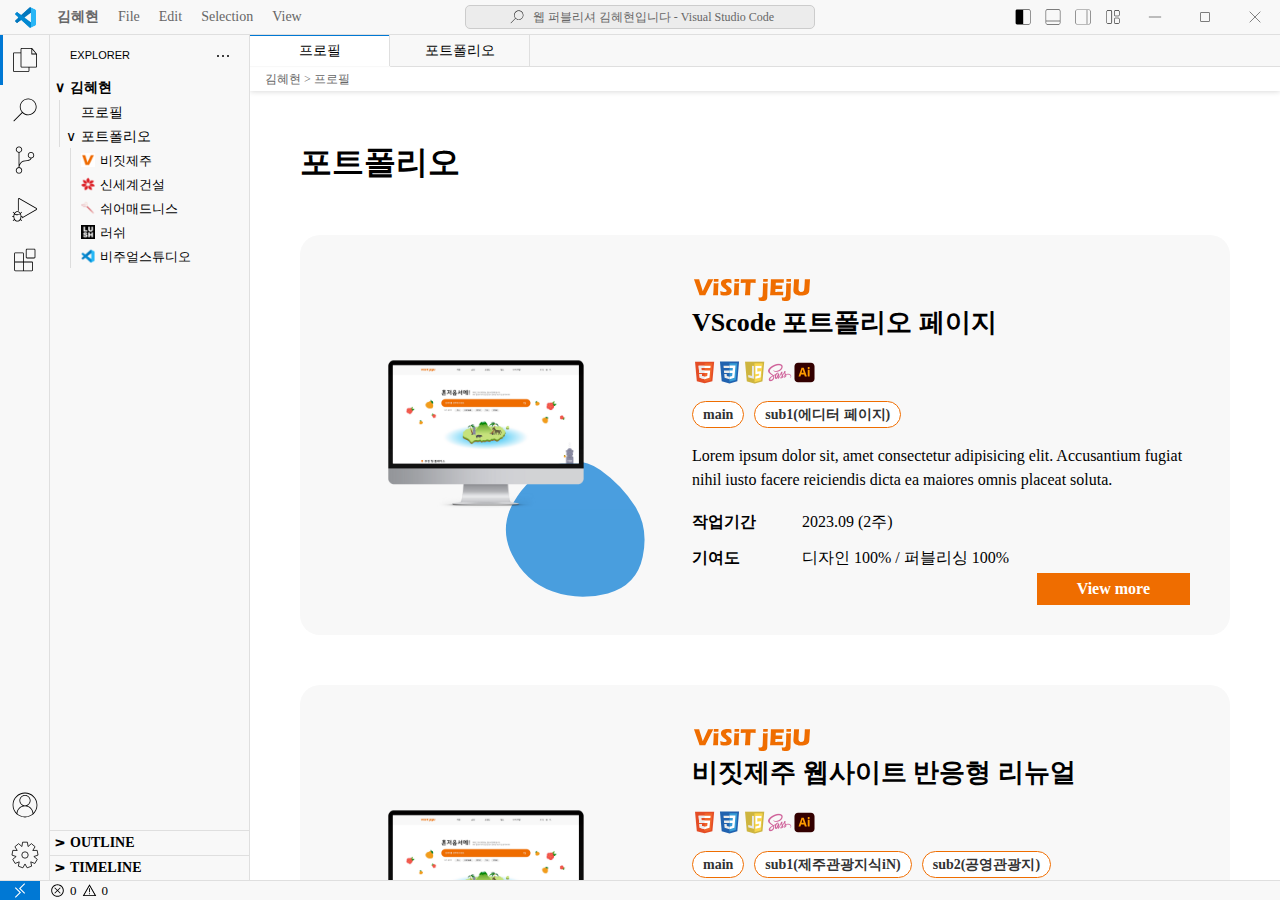
==== commit 1883c865: "포트폴리오 배치" ====
--- a/html/vscode.html
+++ b/html/vscode.html
@@ -3,7 +3,7 @@
 <head>
     <meta charset="UTF-8">
     <meta name="viewport" content="width=device-width, initial-scale=1.0">
-    <title>Visual Studio</title>
+    <title>VScode</title>
     <link rel="stylesheet" href="../css/style.css">
     <link rel="icon" type="image/png" sizes="16x16" href="../favicon/favicon-16x16.png">
     <script defer src="../script/layout.js"></script>
@@ -18,8 +18,8 @@
                     <li>
                         <a href="#">김혜현</a>
                         <ul class="header-sub">
-                            <li><a href="#">자기소개</a></li>
-                            <li><a href="#">포트폴리오</a></li>
+                            <li data-route="김혜현 > 프로필" data-content="profile"><a href="#">자기소개</a></li>
+                            <li data-route="김혜현 > 포트폴리오" data-content="portfolio"><a href="#">포트폴리오</a></li>
                             <li><a href="#">연락처</a></li>
                         </ul>
                     </li>
@@ -143,10 +143,10 @@
                                 <ul class="menu_2depth">
                                     <li>
                                         <span class="line line1"></span>
-                                        <a href="#">프로필</a>
+                                        <a href="#" data-route="김혜현 > 프로필" data-content="profile">프로필</a>
                                     </li>
                                     <li class="menu-portfolio">
-                                        <a href="#" class="bracket menu-click">포트폴리오</a>
+                                        <a href="#" class="bracket menu-click" data-route="김혜현 > 포트폴리오" data-content="portfolio">포트폴리오</a>
                                         <ul class="menu_3depth">
                                             <li data-route="김혜현 > 포트폴리오 > 비짓제주" data-content="portfolio-visitjeju"><span class="line line2"></span><a href="#"><img src="../img/Portfolio/visitjeju_favicon.png" alt="">비짓제주</a></li>
                                             <li data-route="김혜현 > 포트폴리오 > 신세계건설" data-content="portfolio-sinsegae"><a href="#"><img src="../img/Portfolio/sinsegae_favicon.png" alt="">신세계건설</a></li>
@@ -188,10 +188,48 @@
                         <ul>
                             <li>
                                 <div class="content-left">
+                                    <div class="mokup"><img src="../img/Portfolio/visitjeju/visitJEJU.png" alt=""></div>
+                                    <div class="mokup-bg">
+                                        <svg version="1.1" xmlns="http://www.w3.org/2000/svg" viewBox="0 0 500 500" width="100%" id="blobSvg" filter="blur(0px)" style="opacity: 1;" transform="rotate(0)">
+                                            <svg version="1.1" xmlns="http://www.w3.org/2000/svg" viewBox="0 0 500 500" width="100%" id="blobSvg" style="opacity: 1;">
+                                                <path id="blob" fill="rgb(0, 120, 212)" style="opacity: 1;"><animate attributeName="d" dur="11.9s" repeatCount="indefinite" values="M423.42552,332.41134Q414.82268,414.82268,332.41134,424.30554Q250,433.78841,170.96572,420.92848Q91.93144,408.06856,46.07152,329.03428Q0.21159,250,66.88003,191.77423Q133.54846,133.54846,191.77423,102.82861Q250,72.10876,305.00592,106.04846Q360.01185,139.98815,396.0201,194.99408Q432.02836,250,423.42552,332.41134Z;M418.08664,320.33435Q390.6687,390.6687,320.33435,427.91946Q250,465.17023,188.27506,419.31005Q126.55013,373.44987,106.38448,311.72494Q86.21883,250,84.09726,165.98785Q81.9757,81.9757,165.98785,53.98938Q250,26.00305,311.1687,76.83282Q372.3374,127.6626,408.92099,188.8313Q445.50458,250,418.08664,320.33435Z;M449.66467,329.57458Q409.14917,409.14917,329.57458,407.97733Q250,406.80549,191.3735,387.02924Q132.74701,367.25299,77.06026,308.6265Q21.3735,250,49.05191,163.36516Q76.73032,76.73032,163.36516,85.537Q250,94.34367,322.00775,100.16408Q394.01551,105.98449,442.09784,177.99225Q490.18018,250,449.66467,329.57458Z;M421.63508,307.39005Q364.7801,364.7801,307.39005,427.43403Q250,490.08796,191.6822,428.36178Q133.3644,366.6356,70.9089,308.3178Q8.4534,250,54.21728,174.99058Q99.98115,99.98115,174.99058,81.49686Q250,63.01257,330.66021,75.84607Q411.32042,88.67958,444.90524,169.33979Q478.49006,250,421.63508,307.39005Z;M449.05134,329.9003Q409.80059,409.80059,329.9003,451.15995Q250,492.5193,162.89881,458.36084Q75.79762,424.20238,65.04837,337.10119Q54.29911,250,85.74629,183.59673Q117.19347,117.19347,183.59673,88.1905Q250,59.18753,328.8549,75.73886Q407.7098,92.2902,448.00594,171.1451Q488.30208,250,449.05134,329.9003Z;M405.0078,325.44624Q400.89248,400.89248,325.44624,434.97549Q250,469.0585,165.42535,444.1039Q80.8507,419.1493,84.75627,334.57465Q88.66184,250,94.44262,175.1117Q100.2234,100.2234,175.1117,82.29749Q250,64.37159,306.73538,100.45042Q363.47075,136.52925,386.29693,193.26462Q409.12312,250,405.0078,325.44624Z;M395.5,320Q390,390,320,400Q250,410,172,408Q94,406,59,328Q24,250,70.5,183.5Q117,117,183.5,108Q250,99,335,89.5Q420,80,410.5,165Q401,250,395.5,320Z;M423.42552,332.41134Q414.82268,414.82268,332.41134,424.30554Q250,433.78841,170.96572,420.92848Q91.93144,408.06856,46.07152,329.03428Q0.21159,250,66.88003,191.77423Q133.54846,133.54846,191.77423,102.82861Q250,72.10876,305.00592,106.04846Q360.01185,139.98815,396.0201,194.99408Q432.02836,250,423.42552,332.41134Z"></animate></path>
+                                            </svg>
+                                        </svg>
+                                    </div>
+                                </div>
+                                <div class="content-right">
+                                    <div class="content-logo"><img src="../img/Portfolio/visitjeju/logo.svg" alt=""></div>
+                                    <h2>VScode 포트폴리오 페이지</h2>
+                                    <ul class="skills">
+                                        <li><img src="../img/icon/html.svg" alt=""></li>
+                                        <li><img src="../img/icon/css.svg" alt=""></li>
+                                        <li><img src="../img/icon/javascript.png" alt=""></li>
+                                        <li><img src="../img/icon/sass.png" alt=""></li>
+                                        <li><img src="../img/icon/illustrator.svg" alt=""></li>
+                                    </ul>
+                                    <ul class="content-page">
+                                        <li><a href="#">main</a></li>
+                                        <li><a href="#">sub1(에디터 페이지)</a></li>
+                                    </ul>
+                                    <p>Lorem ipsum dolor sit, amet consectetur adipisicing elit. Accusantium fugiat nihil iusto facere reiciendis dicta ea maiores omnis placeat soluta.</p>
+                                    <ul class="content-txt">
+                                        <li><p><span>작업기간</span><span>2023.09 (2주)</span></p></li>
+                                        <li><p><span>기여도</span><span>디자인 100% / 퍼블리싱 100%</span></p></li>
+                                    </ul>
+                                    <a href="#" class="content-nextBtn">View more</a>
+                                </div>
+                            </li>
+                            <li>
+                                <div class="content-left">
                                     <div class="mokup"><img src="../img/Portfolio/visitjeju/visitJEJU.png" alt="비짓제주 목업 사진"></div>
-                                </div>
-                                <div class="content-right">
-                                    <img src="../img/Portfolio/visitjeju/logo.svg" alt="">
+                                    <div class="mokup-bg">
+                                        <svg version="1.1" xmlns="http://www.w3.org/2000/svg" viewBox="0 0 500 500" width="100%" id="blobSvg" filter="blur(0px)" style="opacity: 1;" transform="rotate(0)">
+                                            <path id="blob" fill="rgb(239, 109, 0)" style="opacity: 1;"><animate attributeName="d" dur="10s" repeatCount="indefinite" values="M419.06254,317.79517Q411.11118,385.59033,349.66843,425.59894Q288.22568,465.60755,228.34547,428.45831Q168.46526,391.30906,120.24124,353.19622Q72.01722,315.08338,69.86103,249.40801Q67.70483,183.73263,103.47221,120.73263Q139.23958,57.73263,215.36631,36.75347Q291.49305,15.77432,346.41495,69.35242Q401.33686,122.93051,414.17538,186.46526Q427.0139,250,419.06254,317.79517Z;M429,328Q437,406,362,433Q287,460,218,442Q149,424,122.5,365Q96,306,74.5,242Q53,178,94.5,115Q136,52,206.5,73Q277,94,347.5,101.5Q418,109,419.5,179.5Q421,250,429,328Z;M425.57934,323.79599Q426.22734,397.59197,355.10104,419.41516Q283.97474,441.23834,222.29242,423.00907Q160.6101,404.77979,95.49644,367.33031Q30.38277,329.88083,44.58128,255.13536Q58.77979,180.3899,99.7419,120.41159Q140.70401,60.43329,214.57221,45.49287Q288.44042,30.55246,350.61367,72.29792Q412.78692,114.04339,418.85914,182.0217Q424.93135,250,425.57934,323.79599Z;M414.53769,321.38989Q420.37096,392.77979,350.00938,405.59743Q279.64779,418.41507,213.62261,422.99375Q147.59743,427.57242,94.94338,376.434Q42.28934,325.29559,42.19191,249.67298Q42.09448,174.05036,91.48437,117.78308Q140.87426,61.5158,214.61636,47.15422Q288.35846,32.79263,348.05974,75.5158Q407.76103,118.23897,408.23272,184.11949Q408.70441,250,414.53769,321.38989Z;M419.06254,317.79517Q411.11118,385.59033,349.66843,425.59894Q288.22568,465.60755,228.34547,428.45831Q168.46526,391.30906,120.24124,353.19622Q72.01722,315.08338,69.86103,249.40801Q67.70483,183.73263,103.47221,120.73263Q139.23958,57.73263,215.36631,36.75347Q291.49305,15.77432,346.41495,69.35242Q401.33686,122.93051,414.17538,186.46526Q427.0139,250,419.06254,317.79517Z"></animate></path>
+                                        </svg>
+                                    </div>
+                                </div>
+                                <div class="content-right">
+                                    <div class="content-logo"><img src="../img/Portfolio/visitjeju/logo.svg" alt=""></div>
                                     <h2>비짓제주 웹사이트 반응형 리뉴얼</h2>
                                     <ul class="skills">
                                         <li><img src="../img/icon/html.svg" alt=""></li>
@@ -200,12 +238,120 @@
                                         <li><img src="../img/icon/sass.png" alt=""></li>
                                         <li><img src="../img/icon/illustrator.svg" alt=""></li>
                                     </ul>
-                                </div>
-                            </li>
-                            <li></li>
-                            <li></li>
-                            <li></li>
-                            <li></li>
+                                    <ul class="content-page">
+                                        <li><a href="#">main</a></li>
+                                        <li><a href="#">sub1(제주관광지식iN)</a></li>
+                                        <li><a href="#">sub2(공영관광지)</a></li>
+                                    </ul>
+                                    <p>Lorem ipsum dolor sit, amet consectetur adipisicing elit. Accusantium fugiat nihil iusto facere reiciendis dicta ea maiores omnis placeat soluta.</p>
+                                    <ul class="content-txt">
+                                        <li><p><span>작업기간</span><span>2023.09 (2주)</span></p></li>
+                                        <li><p><span>기여도</span><span>디자인 100% / 퍼블리싱 100%</span></p></li>
+                                    </ul>
+                                    <a href="#" class="content-nextBtn">View more</a>
+                                </div>
+                            </li>
+                            <li>
+                                <div class="content-left">
+                                    <div class="mokup"><img src="../img/Portfolio/sinsegaeE&C/sinsegaeE&C.png" alt="신세계건설 목업 사진"></div>
+                                    <div class="mokup-bg">
+                                       <svg version="1.1" xmlns="http://www.w3.org/2000/svg" viewBox="0 0 500 500" width="100%" id="blobSvg" style="opacity: 1;">
+                                        <path id="blob" fill="rgb(217, 33, 40)" style="opacity: 1;"><animate attributeName="d" dur="11.9s" repeatCount="indefinite" values="M384.02639,318.52969Q359.04619,387.05939,278.02474,435.01815Q197.0033,482.97691,137.94391,408.01485Q78.88453,333.05279,75.91422,249.0132Q72.94391,164.97361,138.46041,107.43731Q203.97691,49.90102,276.0132,88.41917Q348.04949,126.93731,378.52804,188.46866Q409.0066,250,384.02639,318.52969Z;M411.71818,339.87391Q393.61186,429.74783,302.23794,426.16285Q210.86403,422.57787,122.32727,388.31581Q33.79051,354.05375,61.55534,263.35692Q89.32016,172.66008,145.95613,107.46324Q202.59209,42.2664,289.95613,66.5581Q377.32016,90.8498,403.57233,170.4249Q429.82451,250,411.71818,339.87391Z;M420.7122,331.4339Q380.09423,412.86779,301.16508,392.29219Q222.23594,371.7166,157.11322,349.24982Q91.99051,326.78305,53.64135,232.38203Q15.29219,137.98101,118.09898,129.47187Q220.90577,120.96273,294.67458,111.25967Q368.44339,101.55661,414.88678,175.77831Q461.33017,250,420.7122,331.4339Z;M388.67097,319.27849Q360.55699,388.55699,291.23441,379.72688Q221.91183,370.89678,145.00645,354.28387Q68.10108,337.67097,71.32903,251.33548Q74.55699,165,142.39247,119.95591Q210.22796,74.91183,286.12043,91.61398Q362.0129,108.31613,389.39892,179.15806Q416.78495,250,388.67097,319.27849Z;M400,314Q352,378,277,420Q202,462,143,396Q84,330,66.5,241.5Q49,153,125.5,97.5Q202,42,298.5,55Q395,68,421.5,159Q448,250,400,314Z;M392.2525,331.53996Q379.05994,413.07992,285.7525,456.15485Q192.44505,499.22978,100.80019,432.44731Q9.15533,365.66484,30.81018,260.57493Q52.46503,155.48501,121.45005,74.10764Q190.43506,-7.26974,268.13261,60.97003Q345.83016,129.2098,375.63761,189.6049Q405.44505,250,392.2525,331.53996Z;M436.87032,349.05548Q408.4258,448.11097,306.06935,451.62968Q203.7129,455.14839,157.4258,385.87516Q111.13871,316.60194,93.22677,241.12968Q75.31484,165.65742,135.48613,87.80097Q195.65742,9.94452,281.80097,56.34258Q367.94452,102.74064,416.62968,176.37032Q465.31484,250,436.87032,349.05548Z;M384.02639,318.52969Q359.04619,387.05939,278.02474,435.01815Q197.0033,482.97691,137.94391,408.01485Q78.88453,333.05279,75.91422,249.0132Q72.94391,164.97361,138.46041,107.43731Q203.97691,49.90102,276.0132,88.41917Q348.04949,126.93731,378.52804,188.46866Q409.0066,250,384.02639,318.52969Z"></animate></path>
+                                    </svg>
+                                    </div>
+                                </div>
+                                <div class="content-right">
+                                    <div class="content-logo"><img src="../img/Portfolio/sinsegaeE&C/color.svg" alt=""><img src="../img/Portfolio/sinsegaeE&C/korean.svg" alt=""></div>
+                                    <h2>신세계건설 웹사이트 반응형 리뉴얼</h2>
+                                    <ul class="skills">
+                                        <li><img src="../img/icon/html.svg" alt=""></li>
+                                        <li><img src="../img/icon/css.svg" alt=""></li>
+                                        <li><img src="../img/icon/javascript.png" alt=""></li>
+                                        <li><img src="../img/icon/sass.png" alt=""></li>
+                                    </ul>
+                                    <ul class="content-page">
+                                        <li><a href="#">main</a></li>
+                                        <li><a href="#">sub1(비전)</a></li>
+                                        <li><a href="#">sub2(연혁)</a></li>
+                                        <li><a href="#">sub3(오시는길)</a></li>
+                                        <li><a href="#">sub4~7(사업분야)</a></li>
+                                    </ul>
+                                    <p>Lorem ipsum dolor sit, amet consectetur adipisicing elit. Accusantium fugiat nihil iusto facere reiciendis dicta ea maiores omnis placeat soluta.</p>
+                                    <ul class="content-txt">
+                                        <li><p><span>작업기간</span><span>2023.08~2023.09 (3주)</span></p></li>
+                                        <li><p><span>기여도</span><span>디자인 100% / 퍼블리싱 100%</span></p></li>
+                                    </ul>
+                                    <a href="#" class="content-nextBtn">View more</a>
+                                </div>
+                            </li>
+                            <li>
+                                <div class="content-left">
+                                    <div class="mokup"><img src="../img/Portfolio/shearMadness/shearmadness.png" alt="쉬어매드니스 목업 사진"></div>
+                                    <div class="mokup-bg">
+                                        <svg version="1.1" xmlns="http://www.w3.org/2000/svg" viewBox="0 0 500 500" width="100%" id="blobSvg" style="opacity: 1;">
+                                            <path id="blob" fill="rgb(238, 183, 172)" style="opacity: 1;"><animate attributeName="d" dur="11.9s" repeatCount="indefinite" values="M423.38828,307.00416Q406.39243,364.00831,353.55217,384.57202Q300.71191,405.13573,242.06787,430.50416Q183.42382,455.87258,116.5554,425.63666Q49.68697,395.40075,58.87581,322.70037Q68.06464,250,86.66067,197.31625Q105.2567,144.63251,148.86843,108.53648Q192.48015,72.44045,252.10019,66.13989Q311.72022,59.83933,378.54063,84.21929Q445.36105,108.59925,442.87258,179.29963Q440.38412,250,423.38828,307.00416Z;M428.88107,298.41731Q382.87896,346.83463,343.6411,381.94757Q304.40324,417.06052,249.73188,417.66327Q195.06052,418.26602,121.90324,407.33463Q48.74595,396.40324,42.90922,323.20162Q37.07249,250,50.04223,182.03624Q63.01197,114.07249,129.2076,98.49191Q195.40324,82.91133,251.0746,78.83673Q306.74595,74.76214,356.50598,105.64321Q406.26602,136.52427,440.5746,193.26214Q474.88318,250,428.88107,298.41731Z;M403.5,294Q372,338,343,393Q314,448,254,435.5Q194,423,138,397.5Q82,372,88,311Q94,250,86,187.5Q78,125,134,95.5Q190,66,253,57Q316,48,362,91.5Q408,135,421.5,192.5Q435,250,403.5,294Z;M410.95278,296.31131Q377.83016,342.62262,346.59668,396.40799Q315.3632,450.19336,253.66275,438.70512Q191.9623,427.21687,143.72172,394.79004Q95.48115,362.3632,86.24057,306.1816Q77,250,74.51885,185.3632Q72.0377,120.72639,123.0377,68.91975Q174.0377,17.1131,239.88914,47.47163Q305.74057,77.83016,366.40332,99.75233Q427.06607,121.67451,435.57074,185.83725Q444.0754,250,410.95278,296.31131Z;M402.82336,294.74662Q372.52122,339.49324,339.45366,380.77461Q306.3861,422.05598,251.70463,416.9165Q197.02317,411.77702,159.66506,377.28619Q122.30695,342.79537,72.75579,296.39768Q23.20463,250,37.88851,178.24662Q52.57238,106.49324,117.0304,72.97924Q181.48842,39.46525,238.53957,73.79537Q295.59073,108.12549,332.49083,135.50917Q369.39092,162.89286,401.2582,206.44643Q433.12549,250,402.82336,294.74662Z;M437.48517,301.93698Q392.82947,353.87396,357.50371,413.21131Q322.17795,472.54867,247.51112,479.51159Q172.8443,486.47452,129.54819,427.64458Q86.25209,368.81464,81.57785,309.40732Q76.90361,250,83.86283,191.93327Q90.82205,133.86654,141.98146,104.152Q193.14087,74.43745,247.01483,83.88926Q300.88878,93.34106,355.51112,113.62234Q410.13346,133.90361,446.13717,191.95181Q482.14087,250,437.48517,301.93698Z;M460.19079,314.81752Q429.48296,379.63503,366.74655,397.33779Q304.01014,415.04055,238.62673,450.6401Q173.24331,486.23965,141.80231,418.853Q110.3613,351.46635,87.51337,300.73317Q64.66545,250,86.56406,198.80231Q108.46268,147.60462,149.75669,107.39355Q191.05069,67.18248,258.9189,40.41566Q326.7871,13.64883,381.21107,64.45621Q435.63503,115.26359,463.26683,182.63179Q490.89862,250,460.19079,314.81752Z;M423.38828,307.00416Q406.39243,364.00831,353.55217,384.57202Q300.71191,405.13573,242.06787,430.50416Q183.42382,455.87258,116.5554,425.63666Q49.68697,395.40075,58.87581,322.70037Q68.06464,250,86.66067,197.31625Q105.2567,144.63251,148.86843,108.53648Q192.48015,72.44045,252.10019,66.13989Q311.72022,59.83933,378.54063,84.21929Q445.36105,108.59925,442.87258,179.29963Q440.38412,250,423.38828,307.00416Z"></animate></path>
+                                        </svg>
+                                    </div>
+                                </div>
+                                <div class="content-right">
+                                    <div class="content-logo"><img src="../img/Portfolio/shearMadness/logo.svg" alt=""></div>
+                                    <h2>쉬어매드니스 연극 소개 페이지</h2>
+                                    <ul class="skills">
+                                        <li><img src="../img/icon/html.svg" alt=""></li>
+                                        <li><img src="../img/icon/css.svg" alt=""></li>
+                                        <li><img src="../img/icon/javascript.png" alt=""></li>
+                                        <li><img src="../img/icon/sass.png" alt=""></li>
+                                        <li><img src="../img/icon/illustrator.svg" alt=""></li>
+                                    </ul>
+                                    <ul class="content-page">
+                                        <li><a href="#">main</a></li>
+                                        <li><a href="#">sub1(용의자 캐릭터 소개)</a></li>
+                                        <li><a href="#">sub2(연극 소개)</a></li>
+                                    </ul>
+                                    <p>Lorem ipsum dolor sit, amet consectetur adipisicing elit. Accusantium fugiat nihil iusto facere reiciendis dicta ea maiores omnis placeat soluta.</p>
+                                    <ul class="content-txt">
+                                        <li><p><span>작업기간</span><span>2023.07~2023.08 (2주)</span></p></li>
+                                        <li><p><span>기여도</span><span>디자인 100% / 퍼블리싱 100%</span></p></li>
+                                    </ul>
+                                    <a href="#" class="content-nextBtn">View more</a>
+                                </div>
+                            </li>
+                            <li>
+                                <div class="content-left">
+                                    <div class="mokup"><img src="../img/Portfolio/lush/LUSH.png" alt="쉬어매드니스 목업 사진"></div>
+                                    <div class="mokup-bg">
+                                        <svg version="1.1" xmlns="http://www.w3.org/2000/svg" viewBox="0 0 500 500" width="100%" id="blobSvg" style="opacity: 1;">
+                                            <path id="blob" fill="rgb(0, 0, 0)" style="opacity: 1;"><animate attributeName="d" dur="11.9s" repeatCount="indefinite" values="M421.63508,307.39005Q364.7801,364.7801,307.39005,427.43403Q250,490.08796,191.6822,428.36178Q133.3644,366.6356,70.9089,308.3178Q8.4534,250,54.21728,174.99058Q99.98115,99.98115,174.99058,81.49686Q250,63.01257,330.66021,75.84607Q411.32042,88.67958,444.90524,169.33979Q478.49006,250,421.63508,307.39005Z;M409.06419,322.5266Q395.0532,395.0532,322.5266,445.11739Q250,495.18159,163.51944,459.07135Q77.03888,422.96112,82.39949,336.48056Q87.7601,250,115.64271,196.76266Q143.52532,143.52532,196.76266,76.83657Q250,10.14783,323.24578,56.82813Q396.49156,103.50844,409.78338,176.75422Q423.07519,250,409.06419,322.5266Z;M423.42552,332.41134Q414.82268,414.82268,332.41134,424.30554Q250,433.78841,170.96572,420.92848Q91.93144,408.06856,46.07152,329.03428Q0.21159,250,66.88003,191.77423Q133.54846,133.54846,191.77423,102.82861Q250,72.10876,305.00592,106.04846Q360.01185,139.98815,396.0201,194.99408Q432.02836,250,423.42552,332.41134Z;M405.0078,325.44624Q400.89248,400.89248,325.44624,434.97549Q250,469.0585,165.42535,444.1039Q80.8507,419.1493,84.75627,334.57465Q88.66184,250,94.44262,175.1117Q100.2234,100.2234,175.1117,82.29749Q250,64.37159,306.73538,100.45042Q363.47075,136.52925,386.29693,193.26462Q409.12312,250,405.0078,325.44624Z;M385.47259,309.13613Q368.27225,368.27225,309.13613,425.14983Q250,482.02741,183.02911,432.9846Q116.05821,383.94179,100.85787,316.97089Q85.65753,250,111.11302,193.28426Q136.56852,136.56852,193.28426,70.4846Q250,4.40068,303.89298,73.30736Q357.78596,142.21404,380.22944,196.10702Q402.67293,250,385.47259,309.13613Z;M408.24461,332.63257Q415.26513,415.26513,332.63257,434.71568Q250,454.16622,179.33614,422.74697Q108.67228,391.32772,65.87585,320.66386Q23.07942,250,63.27221,176.73251Q103.46501,103.46501,176.73251,63.02288Q250,22.58075,311.86507,74.4253Q373.73015,126.26985,387.47712,188.13493Q401.22409,250,408.24461,332.63257Z;M449.05134,329.9003Q409.80059,409.80059,329.9003,451.15995Q250,492.5193,162.89881,458.36084Q75.79762,424.20238,65.04837,337.10119Q54.29911,250,85.74629,183.59673Q117.19347,117.19347,183.59673,88.1905Q250,59.18753,328.8549,75.73886Q407.7098,92.2902,448.00594,171.1451Q488.30208,250,449.05134,329.9003Z;M421.63508,307.39005Q364.7801,364.7801,307.39005,427.43403Q250,490.08796,191.6822,428.36178Q133.3644,366.6356,70.9089,308.3178Q8.4534,250,54.21728,174.99058Q99.98115,99.98115,174.99058,81.49686Q250,63.01257,330.66021,75.84607Q411.32042,88.67958,444.90524,169.33979Q478.49006,250,421.63508,307.39005Z"></animate></path>
+                                        </svg>
+                                    </div>
+                                </div>
+                                <div class="content-right">
+                                    <div class="content-logo"><img src="../img/Portfolio/lush/logo.png" alt=""></div>
+                                    <h2>쉬어매드니스 연극 소개 페이지</h2>
+                                    <ul class="skills">
+                                        <li><img src="../img/icon/html.svg" alt=""></li>
+                                        <li><img src="../img/icon/css.svg" alt=""></li>
+                                        <li><img src="../img/icon/javascript.png" alt=""></li>
+                                        <li><img src="../img/icon/sass.png" alt=""></li>
+                                        <li><img src="../img/icon/photoshop.png" alt=""></li>
+                                    </ul>
+                                    <ul class="content-page">
+                                        <li><a href="#">main</a></li>
+                                        <li><a href="#">sub1(제품)</a></li>
+                                        <li><a href="#">sub2(매장안내)</a></li>
+                                        <li><a href="#">sub3(러쉬소개)</a></li>
+                                        <li><a href="#">sub4(스파)</a></li>
+                                        <li><a href="#">sub5(로그인)</a></li>
+                                        <li><a href="#">sub6(회원가입)</a></li>
+                                    </ul>
+                                    <p>Lorem ipsum dolor sit, amet consectetur adipisicing elit. Accusantium fugiat nihil iusto facere reiciendis dicta ea maiores omnis placeat soluta.</p>
+                                    <ul class="content-txt">
+                                        <li><p><span>작업기간</span><span>2023.06~2023.07</span></p></li>
+                                        <li><p><span>기여도</span><span>디자인 100% / 퍼블리싱 100%</span></p></li>
+                                    </ul>
+                                    <a href="#" class="content-nextBtn">View more</a>
+                                </div>
+                            </li>
                         </ul>
                     </div>
                     <div class="content portfolio-visitjeju">비짓제주</div>
--- a/css/style.css
+++ b/css/style.css
@@ -1,9 +1,11 @@
 @charset "UTF-8";
+@import url("https://fonts.googleapis.com/css2?family=Noto+Sans+KR&display=swap");
 @import url("https://fonts.googleapis.com/css2?family=Noto+Sans+KR&display=swap");
 * {
   margin: 0;
   padding: 0;
   box-sizing: border-box;
+  font-family: "NotoSansKR";
 }
 
 ol, ul, li {
@@ -158,7 +160,6 @@
   margin-bottom: 50px;
   border-radius: 20px;
   display: flex;
-  padding: 0 50px;
 }
 .main-right .content-box .content.portfolio > ul > li .content-left {
   width: 40%;
@@ -169,31 +170,104 @@
 .main-right .content-box .content.portfolio > ul > li .content-left .mokup {
   width: 100%;
   height: 100%;
+  position: absolute;
+  top: 0;
+  left: 0;
+  z-index: 1;
+  display: flex;
+  justify-content: center;
+  align-items: center;
 }
 .main-right .content-box .content.portfolio > ul > li .content-left .mokup > img {
-  height: 100%;
-  object-fit: cover;
+  width: 60%;
+  object-fit: cover;
+}
+.main-right .content-box .content.portfolio > ul > li .content-left .mokup-bg {
+  width: 50%;
+  height: 50%;
+  opacity: 0.7;
+  position: absolute;
+  bottom: 0;
+  right: 0;
 }
 .main-right .content-box .content.portfolio > ul > li .content-right {
   width: 60%;
+  padding: 40px 20px;
+  position: relative;
+}
+.main-right .content-box .content.portfolio > ul > li .content-right .content-logo {
+  width: 100%;
+  height: 30px;
+}
+.main-right .content-box .content.portfolio > ul > li .content-right .content-logo > img {
+  height: 100%;
+  object-fit: cover;
+}
+.main-right .content-box .content.portfolio > ul > li .content-right h2 {
+  font-size: 26px;
+  font-family: "NotoSansKR";
+  margin-bottom: 20px;
 }
 .main-right .content-box .content.portfolio > ul > li .content-right .skills {
-  position: absolute;
   display: flex;
   gap: 0px;
-  bottom: 20px;
-  left: 50%;
-  transform: translateX(-50%);
+  margin-bottom: 20px;
 }
 .main-right .content-box .content.portfolio > ul > li .content-right .skills > li {
-  width: 30px;
-  height: 30px;
-  background-color: inherits;
+  width: 25px;
+  height: 25px;
 }
 .main-right .content-box .content.portfolio > ul > li .content-right .skills > li > img {
-  width: 30px;
-  height: 30px;
-  object-fit: cover;
+  width: 25px;
+  height: 25px;
+  object-fit: cover;
+}
+.main-right .content-box .content.portfolio > ul > li .content-right .content-page {
+  display: flex;
+  margin-bottom: 20px;
+  gap: 10px;
+}
+.main-right .content-box .content.portfolio > ul > li .content-right .content-page > li > a {
+  padding: 5px 10px;
+  border-radius: 15px;
+  background-color: #fff;
+  color: #333;
+  font-weight: bold;
+  border: 1px solid #ef6d00;
+  font-family: "NotoSansKR";
+  font-size: 14px;
+  transition: background-color 0.3s;
+}
+.main-right .content-box .content.portfolio > ul > li .content-right .content-page > li > a:hover {
+  background-color: #ef6d00;
+  color: #fff;
+}
+.main-right .content-box .content.portfolio > ul > li .content-right > p {
+  font: 16px/1.5 "NotoSansKR";
+  margin-bottom: 20px;
+}
+.main-right .content-box .content.portfolio > ul > li .content-right .content-txt li {
+  margin-bottom: 15px;
+}
+.main-right .content-box .content.portfolio > ul > li .content-right .content-txt li p {
+  display: flex;
+  gap: 30px;
+}
+.main-right .content-box .content.portfolio > ul > li .content-right .content-txt li p > span {
+  min-width: 80px;
+}
+.main-right .content-box .content.portfolio > ul > li .content-right .content-txt li p > span:nth-of-type(1) {
+  font-weight: bold;
+}
+.main-right .content-box .content.portfolio > ul > li .content-right .content-nextBtn {
+  position: absolute;
+  bottom: 30px;
+  right: 40px;
+  display: block;
+  padding: 7px 40px;
+  background-color: #ef6d00;
+  color: #fff;
+  font-weight: bold;
 }
 
 .vs-wrap.dark {
@@ -868,7 +942,7 @@
   background-color: #e8e8e8;
 }
 .vs-wrap main .main-left .main-menu > li:nth-of-type(2) .menu_1depth > li .menu_2depth > li > a.open {
-  background-color: e4e6f1;
+  background-color: #e4e6f1;
 }
 .vs-wrap main .main-left .main-menu > li:nth-of-type(2) .menu_1depth > li .menu_2depth > li .menu_3depth {
   overflow: hidden;
@@ -992,4 +1066,86 @@
   font-size: 13px;
 }
 
+#mainPage {
+  width: 100%;
+  height: 100vh;
+  display: flex;
+  flex-direction: column;
+  justify-content: center;
+  align-items: center;
+}
+#mainPage > h2 {
+  margin-top: -150px;
+  font: bold 40px/1 "NotoSansKR";
+  margin-bottom: 50px;
+}
+#mainPage ul {
+  display: flex;
+  margin: 0 auto;
+}
+#mainPage ul > li {
+  flex: 1;
+}
+#mainPage ul > li #filter-svg, #mainPage ul > li #filter-svg2 {
+  display: none;
+}
+#mainPage ul > li a {
+  display: block;
+  width: 200px;
+  height: 200px;
+  position: relative;
+  filter: url(#goo);
+}
+#mainPage ul > li a .Btn-txt {
+  z-index: 1;
+  position: absolute;
+  top: 50%;
+  left: 50%;
+  transform: translate(-50%, -50%);
+  font-weight: bold;
+  text-align: center;
+}
+#mainPage ul > li a .Btn-txt.lightBtn-txt {
+  color: #181818;
+}
+#mainPage ul > li a .Btn-txt.darkBtn-txt {
+  color: #f8f8f8;
+}
+#mainPage ul > li a span {
+  border-radius: 50%;
+  position: absolute;
+  transition: all 0.5s cubic-bezier(0.75, 0.32, 0, 0.93);
+  z-index: 1;
+  background-color: inherit;
+}
+#mainPage ul > li a span:nth-of-type(2) {
+  width: 100px;
+  height: 100px;
+  top: calc(50% - 50px);
+  right: calc(50% - 50px);
+}
+#mainPage ul > li a span:nth-of-type(3) {
+  width: 50px;
+  height: 50px;
+  top: calc(50% - 25px);
+  right: calc(50% - 25px);
+}
+#mainPage ul > li a span:nth-of-type(4) {
+  width: 70px;
+  height: 70px;
+  top: calc(50% - 35px);
+  right: calc(50% - 35px);
+}
+#mainPage ul > li a:hover span:nth-of-type(2) {
+  right: -50px;
+  top: 70%;
+}
+#mainPage ul > li a:hover span:nth-of-type(3) {
+  left: -70px;
+}
+#mainPage ul > li a:hover span:nth-of-type(3) {
+  right: -50px;
+  top: 70%;
+}
+
 /*# sourceMappingURL=style.css.map */
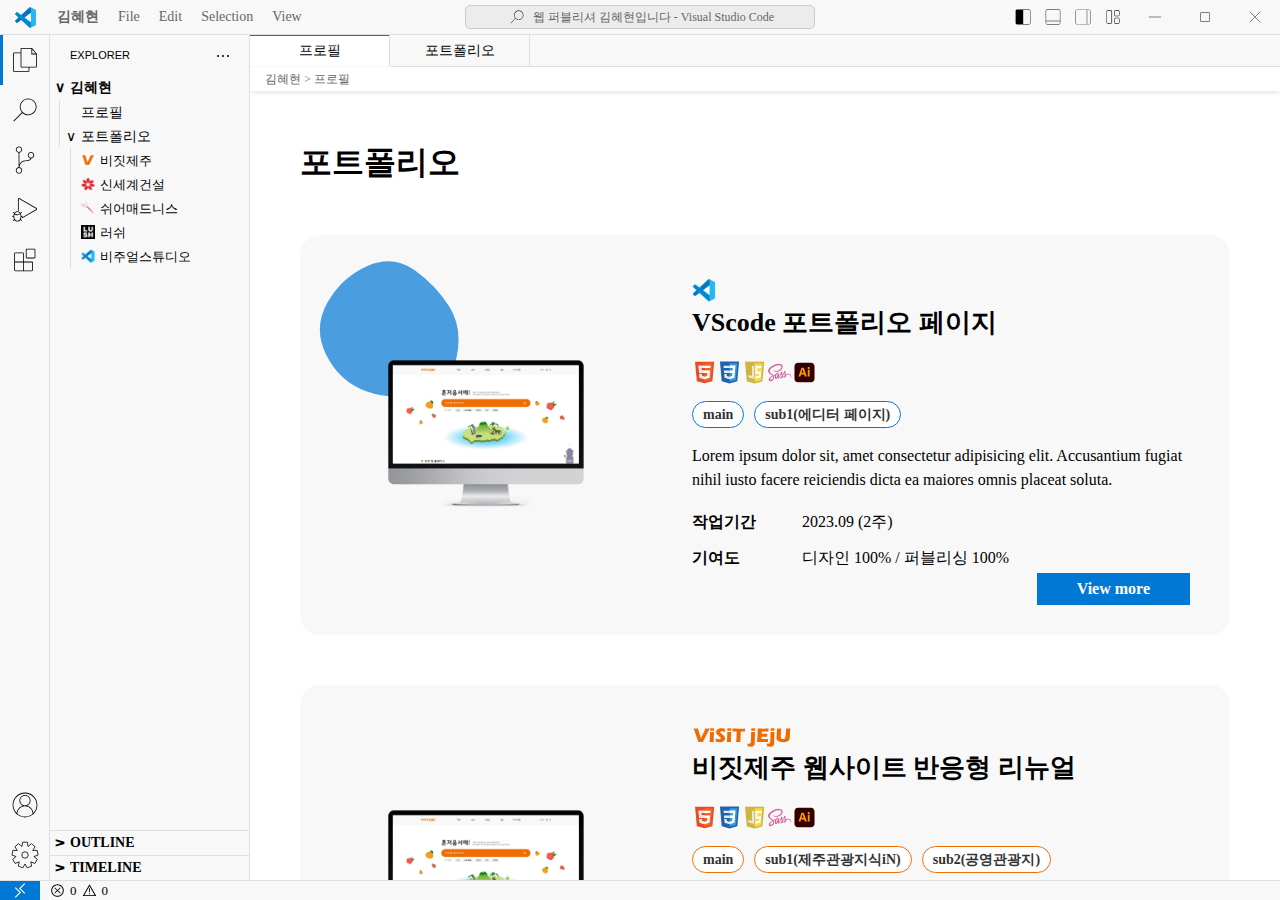
==== commit 7becedcc: "포트폴리오 페이지 레이아웃 구성 완료" ====
--- a/html/vscode.html
+++ b/html/vscode.html
@@ -186,19 +186,17 @@
                             <h1>포트폴리오</h1>
                         </div>
                         <ul>
-                            <li>
-                                <div class="content-left">
-                                    <div class="mokup"><img src="../img/Portfolio/visitjeju/visitJEJU.png" alt=""></div>
-                                    <div class="mokup-bg">
-                                        <svg version="1.1" xmlns="http://www.w3.org/2000/svg" viewBox="0 0 500 500" width="100%" id="blobSvg" filter="blur(0px)" style="opacity: 1;" transform="rotate(0)">
-                                            <svg version="1.1" xmlns="http://www.w3.org/2000/svg" viewBox="0 0 500 500" width="100%" id="blobSvg" style="opacity: 1;">
-                                                <path id="blob" fill="rgb(0, 120, 212)" style="opacity: 1;"><animate attributeName="d" dur="11.9s" repeatCount="indefinite" values="M423.42552,332.41134Q414.82268,414.82268,332.41134,424.30554Q250,433.78841,170.96572,420.92848Q91.93144,408.06856,46.07152,329.03428Q0.21159,250,66.88003,191.77423Q133.54846,133.54846,191.77423,102.82861Q250,72.10876,305.00592,106.04846Q360.01185,139.98815,396.0201,194.99408Q432.02836,250,423.42552,332.41134Z;M418.08664,320.33435Q390.6687,390.6687,320.33435,427.91946Q250,465.17023,188.27506,419.31005Q126.55013,373.44987,106.38448,311.72494Q86.21883,250,84.09726,165.98785Q81.9757,81.9757,165.98785,53.98938Q250,26.00305,311.1687,76.83282Q372.3374,127.6626,408.92099,188.8313Q445.50458,250,418.08664,320.33435Z;M449.66467,329.57458Q409.14917,409.14917,329.57458,407.97733Q250,406.80549,191.3735,387.02924Q132.74701,367.25299,77.06026,308.6265Q21.3735,250,49.05191,163.36516Q76.73032,76.73032,163.36516,85.537Q250,94.34367,322.00775,100.16408Q394.01551,105.98449,442.09784,177.99225Q490.18018,250,449.66467,329.57458Z;M421.63508,307.39005Q364.7801,364.7801,307.39005,427.43403Q250,490.08796,191.6822,428.36178Q133.3644,366.6356,70.9089,308.3178Q8.4534,250,54.21728,174.99058Q99.98115,99.98115,174.99058,81.49686Q250,63.01257,330.66021,75.84607Q411.32042,88.67958,444.90524,169.33979Q478.49006,250,421.63508,307.39005Z;M449.05134,329.9003Q409.80059,409.80059,329.9003,451.15995Q250,492.5193,162.89881,458.36084Q75.79762,424.20238,65.04837,337.10119Q54.29911,250,85.74629,183.59673Q117.19347,117.19347,183.59673,88.1905Q250,59.18753,328.8549,75.73886Q407.7098,92.2902,448.00594,171.1451Q488.30208,250,449.05134,329.9003Z;M405.0078,325.44624Q400.89248,400.89248,325.44624,434.97549Q250,469.0585,165.42535,444.1039Q80.8507,419.1493,84.75627,334.57465Q88.66184,250,94.44262,175.1117Q100.2234,100.2234,175.1117,82.29749Q250,64.37159,306.73538,100.45042Q363.47075,136.52925,386.29693,193.26462Q409.12312,250,405.0078,325.44624Z;M395.5,320Q390,390,320,400Q250,410,172,408Q94,406,59,328Q24,250,70.5,183.5Q117,117,183.5,108Q250,99,335,89.5Q420,80,410.5,165Q401,250,395.5,320Z;M423.42552,332.41134Q414.82268,414.82268,332.41134,424.30554Q250,433.78841,170.96572,420.92848Q91.93144,408.06856,46.07152,329.03428Q0.21159,250,66.88003,191.77423Q133.54846,133.54846,191.77423,102.82861Q250,72.10876,305.00592,106.04846Q360.01185,139.98815,396.0201,194.99408Q432.02836,250,423.42552,332.41134Z"></animate></path>
-                                            </svg>
+                            <li class="vscode-contentBox">
+                                <div class="content-left">
+                                    <div class="mokup"><img src="../img/Portfolio/visitjeju/visitJEJU.png" alt="VScode 목업 사진"></div>
+                                    <div class="mokup-bg">
+                                        <svg version="1.1" xmlns="http://www.w3.org/2000/svg" viewBox="0 0 500 500" width="100%" id="blobSvg" style="opacity: 1;">
+                                            <path id="blob" fill="rgb(0, 120, 212)" style="opacity: 1;"><animate attributeName="d" dur="11.9s" repeatCount="indefinite" values="M423.42552,332.41134Q414.82268,414.82268,332.41134,424.30554Q250,433.78841,170.96572,420.92848Q91.93144,408.06856,46.07152,329.03428Q0.21159,250,66.88003,191.77423Q133.54846,133.54846,191.77423,102.82861Q250,72.10876,305.00592,106.04846Q360.01185,139.98815,396.0201,194.99408Q432.02836,250,423.42552,332.41134Z;M418.08664,320.33435Q390.6687,390.6687,320.33435,427.91946Q250,465.17023,188.27506,419.31005Q126.55013,373.44987,106.38448,311.72494Q86.21883,250,84.09726,165.98785Q81.9757,81.9757,165.98785,53.98938Q250,26.00305,311.1687,76.83282Q372.3374,127.6626,408.92099,188.8313Q445.50458,250,418.08664,320.33435Z;M449.66467,329.57458Q409.14917,409.14917,329.57458,407.97733Q250,406.80549,191.3735,387.02924Q132.74701,367.25299,77.06026,308.6265Q21.3735,250,49.05191,163.36516Q76.73032,76.73032,163.36516,85.537Q250,94.34367,322.00775,100.16408Q394.01551,105.98449,442.09784,177.99225Q490.18018,250,449.66467,329.57458Z;M421.63508,307.39005Q364.7801,364.7801,307.39005,427.43403Q250,490.08796,191.6822,428.36178Q133.3644,366.6356,70.9089,308.3178Q8.4534,250,54.21728,174.99058Q99.98115,99.98115,174.99058,81.49686Q250,63.01257,330.66021,75.84607Q411.32042,88.67958,444.90524,169.33979Q478.49006,250,421.63508,307.39005Z;M449.05134,329.9003Q409.80059,409.80059,329.9003,451.15995Q250,492.5193,162.89881,458.36084Q75.79762,424.20238,65.04837,337.10119Q54.29911,250,85.74629,183.59673Q117.19347,117.19347,183.59673,88.1905Q250,59.18753,328.8549,75.73886Q407.7098,92.2902,448.00594,171.1451Q488.30208,250,449.05134,329.9003Z;M405.0078,325.44624Q400.89248,400.89248,325.44624,434.97549Q250,469.0585,165.42535,444.1039Q80.8507,419.1493,84.75627,334.57465Q88.66184,250,94.44262,175.1117Q100.2234,100.2234,175.1117,82.29749Q250,64.37159,306.73538,100.45042Q363.47075,136.52925,386.29693,193.26462Q409.12312,250,405.0078,325.44624Z;M395.5,320Q390,390,320,400Q250,410,172,408Q94,406,59,328Q24,250,70.5,183.5Q117,117,183.5,108Q250,99,335,89.5Q420,80,410.5,165Q401,250,395.5,320Z;M423.42552,332.41134Q414.82268,414.82268,332.41134,424.30554Q250,433.78841,170.96572,420.92848Q91.93144,408.06856,46.07152,329.03428Q0.21159,250,66.88003,191.77423Q133.54846,133.54846,191.77423,102.82861Q250,72.10876,305.00592,106.04846Q360.01185,139.98815,396.0201,194.99408Q432.02836,250,423.42552,332.41134Z"></animate></path>
                                         </svg>
                                     </div>
                                 </div>
                                 <div class="content-right">
-                                    <div class="content-logo"><img src="../img/Portfolio/visitjeju/logo.svg" alt=""></div>
+                                    <div class="content-logo"><img src="../img/Portfolio/vscode/android-icon-48x48.png" alt=""></div>
                                     <h2>VScode 포트폴리오 페이지</h2>
                                     <ul class="skills">
                                         <li><img src="../img/icon/html.svg" alt=""></li>
@@ -219,7 +217,7 @@
                                     <a href="#" class="content-nextBtn">View more</a>
                                 </div>
                             </li>
-                            <li>
+                            <li class="visitjeju-contentBox">
                                 <div class="content-left">
                                     <div class="mokup"><img src="../img/Portfolio/visitjeju/visitJEJU.png" alt="비짓제주 목업 사진"></div>
                                     <div class="mokup-bg">
@@ -251,7 +249,7 @@
                                     <a href="#" class="content-nextBtn">View more</a>
                                 </div>
                             </li>
-                            <li>
+                            <li class="sinsegae-contentBox">
                                 <div class="content-left">
                                     <div class="mokup"><img src="../img/Portfolio/sinsegaeE&C/sinsegaeE&C.png" alt="신세계건설 목업 사진"></div>
                                     <div class="mokup-bg">
@@ -284,7 +282,7 @@
                                     <a href="#" class="content-nextBtn">View more</a>
                                 </div>
                             </li>
-                            <li>
+                            <li class="shear-contentBox">
                                 <div class="content-left">
                                     <div class="mokup"><img src="../img/Portfolio/shearMadness/shearmadness.png" alt="쉬어매드니스 목업 사진"></div>
                                     <div class="mokup-bg">
@@ -316,7 +314,7 @@
                                     <a href="#" class="content-nextBtn">View more</a>
                                 </div>
                             </li>
-                            <li>
+                            <li class="lush-contentBox">
                                 <div class="content-left">
                                     <div class="mokup"><img src="../img/Portfolio/lush/LUSH.png" alt="쉬어매드니스 목업 사진"></div>
                                     <div class="mokup-bg">
@@ -327,7 +325,7 @@
                                 </div>
                                 <div class="content-right">
                                     <div class="content-logo"><img src="../img/Portfolio/lush/logo.png" alt=""></div>
-                                    <h2>쉬어매드니스 연극 소개 페이지</h2>
+                                    <h2>러쉬 웹사이트 반응형 리뉴얼</h2>
                                     <ul class="skills">
                                         <li><img src="../img/icon/html.svg" alt=""></li>
                                         <li><img src="../img/icon/css.svg" alt=""></li>
--- a/css/style.css
+++ b/css/style.css
@@ -198,6 +198,8 @@
 .main-right .content-box .content.portfolio > ul > li .content-right .content-logo {
   width: 100%;
   height: 30px;
+  display: flex;
+  align-items: center;
 }
 .main-right .content-box .content.portfolio > ul > li .content-right .content-logo > img {
   height: 100%;
@@ -269,6 +271,91 @@
   color: #fff;
   font-weight: bold;
 }
+.main-right .content-box .content.portfolio > ul > li.vscode-contentBox .content-left .mokup-bg {
+  bottom: auto;
+  right: auto;
+  top: 0;
+  left: 0;
+}
+.main-right .content-box .content.portfolio > ul > li.vscode-contentBox .content-right .content-logo > img {
+  height: 80%;
+}
+.main-right .content-box .content.portfolio > ul > li.vscode-contentBox .content-right .content-page > li > a {
+  border: 1px solid #0078D4;
+}
+.main-right .content-box .content.portfolio > ul > li.vscode-contentBox .content-right .content-page > li > a:hover {
+  background-color: #0078D4;
+}
+.main-right .content-box .content.portfolio > ul > li.vscode-contentBox .content-right .content-nextBtn {
+  background-color: #0078D4;
+}
+.main-right .content-box .content.portfolio > ul > li.visitjeju-contentBox .content-left .mokup-bg {
+  bottom: 20px;
+}
+.main-right .content-box .content.portfolio > ul > li.visitjeju-contentBox .content-right .content-logo {
+  height: 25px;
+}
+.main-right .content-box .content.portfolio > ul > li.visitjeju-contentBox .content-right .content-page > li > a {
+  border: 1px solid #ef6d00;
+}
+.main-right .content-box .content.portfolio > ul > li.visitjeju-contentBox .content-right .content-page > li > a:hover {
+  background-color: #ef6d00;
+}
+.main-right .content-box .content.portfolio > ul > li.visitjeju-contentBox .content-right .content-nextBtn {
+  background-color: #ef6d00;
+}
+.main-right .content-box .content.portfolio > ul > li.sinsegae-contentBox .content-left .mokup-bg {
+  right: auto;
+  bottom: auto;
+  top: 50%;
+  transform: translateY(-50%);
+}
+.main-right .content-box .content.portfolio > ul > li.sinsegae-contentBox .content-right .content-logo > img {
+  height: 80%;
+}
+.main-right .content-box .content.portfolio > ul > li.sinsegae-contentBox .content-right .content-page > li > a {
+  border: 1px solid #d92128;
+}
+.main-right .content-box .content.portfolio > ul > li.sinsegae-contentBox .content-right .content-page > li > a:hover {
+  background-color: #d92128;
+}
+.main-right .content-box .content.portfolio > ul > li.sinsegae-contentBox .content-right .content-nextBtn {
+  background-color: #d92128;
+}
+.main-right .content-box .content.portfolio > ul > li.shear-contentBox .content-left .mokup-bg {
+  bottom: auto;
+  top: 0;
+}
+.main-right .content-box .content.portfolio > ul > li.shear-contentBox .content-right .content-logo > img {
+  height: 70%;
+}
+.main-right .content-box .content.portfolio > ul > li.shear-contentBox .content-right .content-page > li > a {
+  border: 1px solid #eeb7ac;
+}
+.main-right .content-box .content.portfolio > ul > li.shear-contentBox .content-right .content-page > li > a:hover {
+  background-color: #eeb7ac;
+}
+.main-right .content-box .content.portfolio > ul > li.shear-contentBox .content-right .content-nextBtn {
+  background-color: #eeb7ac;
+}
+.main-right .content-box .content.portfolio > ul > li.lush-contentBox .content-left .mokup-bg {
+  bottom: auto;
+  right: auto;
+  top: 0;
+  left: 0;
+}
+.main-right .content-box .content.portfolio > ul > li.lush-contentBox .content-right .content-logo > img {
+  height: 60%;
+}
+.main-right .content-box .content.portfolio > ul > li.lush-contentBox .content-right .content-page > li > a {
+  border: 1px solid #000;
+}
+.main-right .content-box .content.portfolio > ul > li.lush-contentBox .content-right .content-page > li > a:hover {
+  background-color: #000;
+}
+.main-right .content-box .content.portfolio > ul > li.lush-contentBox .content-right .content-nextBtn {
+  background-color: #000;
+}
 
 .vs-wrap.dark {
   background-color: #1f1f1f;
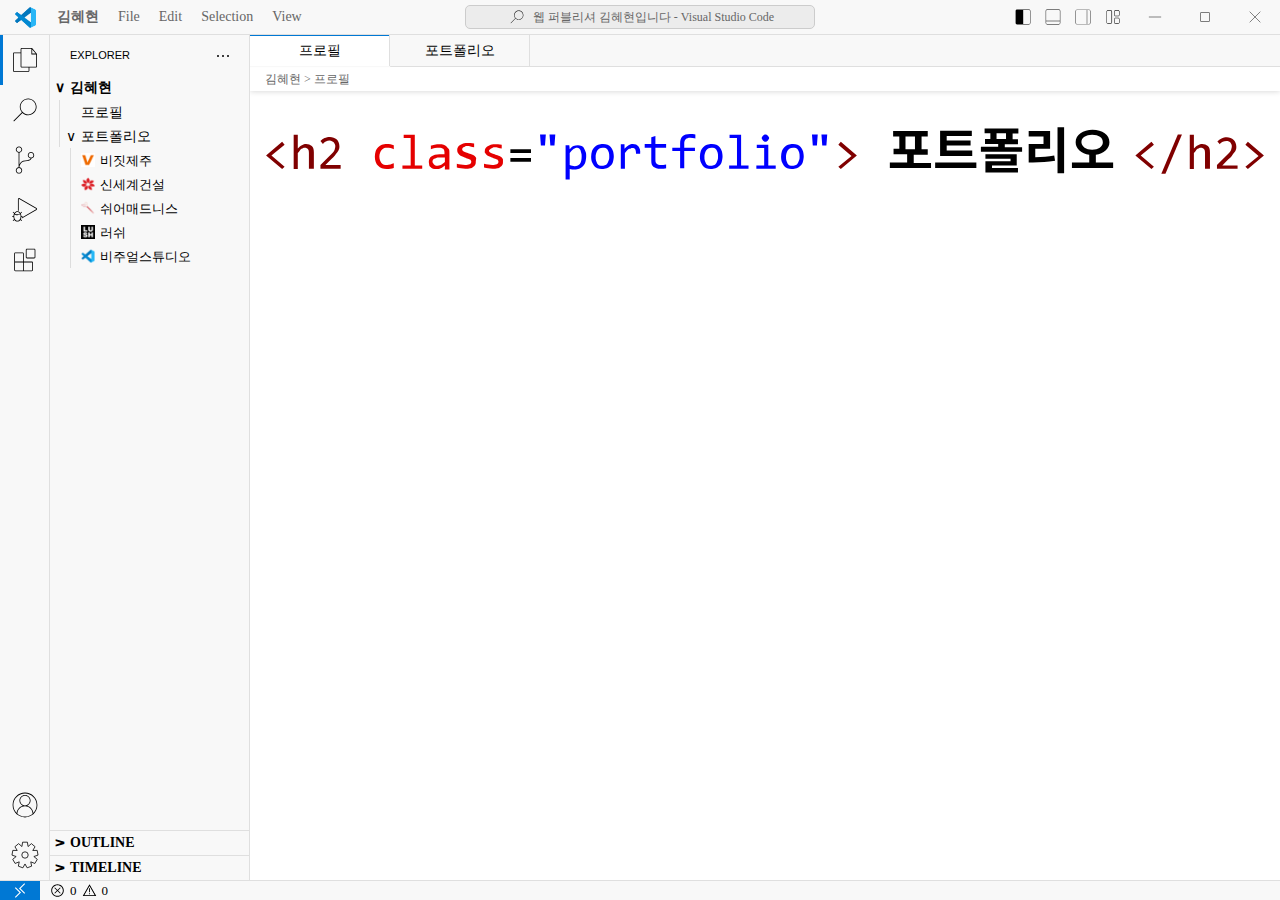
==== commit 49f11899: "포트폴리오 페이지 완성(반응형 전)" ====
--- a/html/vscode.html
+++ b/html/vscode.html
@@ -180,10 +180,14 @@
                     <span>김혜현 > 프로필</span>
                 </p>
                 <div class="content-box">
-                    <div class="content profile">프로필</div>
-                    <div class="content portfolio active">
+                    <div class="content profile active">
+                        <div class="profile-title">
+                            <h2><img src="../img/Portfolio/portfolio-title.svg" alt=""></h2>
+                        </div>
+                    </div>
+                    <div class="content portfolio">
                         <div class="portfolio-title">
-                            <h1>포트폴리오</h1>
+                            <h2><img src="../img/Portfolio/portfolio-title.svg" alt=""></h2>
                         </div>
                         <ul>
                             <li class="vscode-contentBox">
--- a/css/style.css
+++ b/css/style.css
@@ -143,16 +143,832 @@
   z-index: 1;
   opacity: 1;
 }
-.main-right .content-box .content.portfolio {
+
+.vs-wrap.dark {
+  background-color: #1f1f1f;
+}
+.vs-wrap.dark header {
+  background-color: #181818;
+  border-bottom: 1px solid #2a2a2a;
+  display: flex;
+  justify-content: center;
+  align-items: center;
+}
+.vs-wrap.dark header .header-left {
+  display: flex;
+  flex: 4;
+  height: 100%;
+}
+.vs-wrap.dark header .header-left h1 {
+  width: 50px;
+  height: 100%;
+  display: flex;
+  align-items: center;
+  justify-content: center;
+}
+.vs-wrap.dark header .header-left h1 a {
+  display: block;
+  width: 25px;
+  height: 25px;
+  position: relative;
+}
+.vs-wrap.dark header .header-left h1 a img {
+  position: absolute;
+  top: 0;
+  left: 0;
+  width: 100%;
+  height: 100%;
+  object-fit: cover;
+}
+.vs-wrap.dark header .header-left .header-menu {
+  display: flex;
+  justify-content: center;
+  align-items: center;
+  gap: 10px;
+}
+.vs-wrap.dark header .header-left .header-menu li:first-child a {
+  font-weight: bold;
+}
+.vs-wrap.dark header .header-left .header-menu li a {
+  display: block;
+  font: 14px/1 "NotoSansKR";
+  color: #eee;
+  width: 100%;
+  height: 100%;
+  border-radius: 5px;
+  padding: 7px;
+}
+.vs-wrap.dark header .header-left .header-menu li a:hover {
+  background-color: #2a2a2a;
+  color: #fff;
+}
+.vs-wrap.dark header .header-left .header-menu li .header-sub {
+  display: none;
+  position: absolute;
+  top: 36px;
+  width: 300px;
+  background-color: #fff;
+  box-shadow: 0 0 2px 4px rgba(0, 0, 0, 0.04);
+}
+.vs-wrap.dark header .header-left .header-menu li .header-sub li {
+  padding: 5px 7px;
+}
+.vs-wrap.dark header .header-left .header-menu li .header-sub li a {
+  display: block;
+  font: 14px/35px "맑은 고딕";
+  color: #333;
+}
+.vs-wrap.dark header .header-center {
+  flex: 10;
+}
+.vs-wrap.dark header .header-center > p {
+  font: 14px/24px "NotoSansKR";
+  text-align: center;
+  color: #eee;
+}
+.vs-wrap.dark header .header-right {
+  flex: 4;
+  height: 100%;
+  display: flex;
+  justify-content: end;
+  gap: 20px;
+}
+.vs-wrap.dark header .header-right > ul {
+  height: 100%;
+  display: flex;
+  justify-content: center;
+  align-items: center;
+}
+.vs-wrap.dark header .header-right > ul > li {
+  width: 20px;
+  height: 20px;
+}
+.vs-wrap.dark header .header-right > ul > li > a {
+  display: block;
+  width: 100%;
+  height: 100%;
+  position: relative;
+}
+.vs-wrap.dark header .header-right > ul > li > a > img {
+  width: 100%;
+  height: 100%;
+  object-fit: cover;
+  position: absolute;
+  top: 50%;
+  left: 50%;
+  transform: translate(-50%, -50%);
+  z-index: 0;
+  opacity: 0;
+}
+.vs-wrap.dark header .header-right > ul > li > a > img:nth-of-type(2) {
+  z-index: 1;
+  opacity: 1;
+}
+.vs-wrap.dark header .header-right > ul.layout-menu {
+  gap: 10px;
+}
+.vs-wrap.dark header .header-right > ul.program-menu {
+  gap: 25px;
+  margin: 0 20px;
+}
+.vs-wrap.dark header .header-right > ul.program-menu > li {
+  width: 25px;
+  height: 25px;
+}
+.vs-wrap.dark header .header-right .layout-menu {
+  height: 100%;
+  display: flex;
+  justify-content: center;
+  align-items: center;
+  gap: 10px;
+}
+.vs-wrap.dark header .header-right .layout-menu > li {
+  width: 20px;
+  height: 20px;
+}
+.vs-wrap.dark header .header-right .layout-menu > li > a {
+  display: block;
+  width: 100%;
+  height: 100%;
+  position: relative;
+}
+.vs-wrap.dark header .header-right .layout-menu > li > a > img {
+  width: 100%;
+  height: 100%;
+  object-fit: cover;
+  position: absolute;
+  top: 50%;
+  left: 50%;
+  transform: translate(-50%, -50%);
+  z-index: 0;
+  opacity: 0;
+}
+.vs-wrap.dark header .header-right .layout-menu > li > a > img:nth-of-type(2) {
+  z-index: 1;
+  opacity: 1;
+}
+.vs-wrap.dark main {
+  width: 100%;
+  height: calc(100vh - 55px);
+  display: flex;
+}
+.vs-wrap.dark main .main-left {
+  display: flex;
+}
+.vs-wrap.dark main .main-left .icon-tab {
+  width: 50px;
+  height: 100%;
+  background-color: #181818;
+  border-right: 1px solid #2a2a2a;
+  display: flex;
+  flex-direction: column;
+  justify-content: space-between;
+  align-items: center;
+  padding: 10px 0px;
+}
+.vs-wrap.dark main .main-left .icon-tab > li {
+  width: 100%;
+}
+.vs-wrap.dark main .main-left .icon-tab > li ul {
+  display: flex;
+  flex-direction: column;
+  justify-content: center;
+  align-items: center;
+  gap: 10px;
+}
+.vs-wrap.dark main .main-left .icon-tab > li ul li .bar {
+  width: 2px;
+  height: 50px;
+  background-color: blue;
+  position: absolute;
+  z-index: 100;
+  left: 0%;
+  opacity: 0;
+}
+.vs-wrap.dark main .main-left .icon-tab > li ul li .bar.on {
+  opacity: 1;
+}
+.vs-wrap.dark main .main-left .icon-tab > li ul li a {
+  display: block;
+  width: 40px;
+  height: 40px;
+}
+.vs-wrap.dark main .main-left .icon-tab > li ul li a img {
+  width: 100%;
+  height: 100%;
+  object-fit: cover;
+}
+.vs-wrap.dark main .main-left .icon-tab > li ul li a img:nth-of-type(1) {
+  display: none;
+}
+.vs-wrap.dark main .main-left .main-menu {
+  width: 200px;
+  height: calc(100vh - 55px);
+  background-color: #181818;
+  border-right: 1px solid #2a2a2a;
+  display: flex;
+  flex-direction: column;
+}
+.vs-wrap.dark main .main-left .main-menu > li:nth-of-type(1) {
+  width: 100%;
+  display: flex;
+  align-items: center;
+  justify-content: space-between;
+  top: 0;
+  left: 0;
+  padding: 10px 20px;
+}
+.vs-wrap.dark main .main-left .main-menu > li:nth-of-type(1) p {
+  font: 12px/1 "arial";
+  color: #fff;
+}
+.vs-wrap.dark main .main-left .main-menu > li:nth-of-type(1) .dot {
+  display: flex;
+  justify-content: space-between;
+  align-items: center;
+  gap: 5px;
+}
+.vs-wrap.dark main .main-left .main-menu > li:nth-of-type(1) .dot span {
+  width: 3px;
+  height: 3px;
+  border-radius: 50%;
+  background-color: #fff;
+}
+.vs-wrap.dark main .main-left .main-menu > li:nth-of-type(2) {
+  width: 100%;
+}
+.vs-wrap.dark main .main-left .main-menu > li:nth-of-type(2) li {
+  border-bottom: 1px solid #2a2a2a;
+  padding: 5px 10px;
+}
+.vs-wrap.dark main .main-left .main-menu > li:nth-of-type(2) li a {
+  font: bold 12px/1 "맑은 고딕";
+  color: #fff;
+  margin-left: 7px;
+}
+.vs-wrap.dark main .main-left .main-menu > li:nth-of-type(2) .menu_2depth {
+  display: none;
+}
+.vs-wrap.dark main .main-left .main-menu .bottom {
+  width: 100%;
+  position: absolute;
+  bottom: 0;
+}
+
+.vs-wrap {
+  width: 100%;
+  height: 100vh;
+  display: flex;
+  flex-direction: column;
+  overflow: hidden;
+}
+.vs-wrap header {
+  position: relative;
+  width: 100%;
+  height: 35px;
+  background-color: #f8f8f8;
+  border-bottom: 1px solid #dfdfdf;
+  display: flex;
+  justify-content: center;
+  align-items: center;
+  z-index: 5;
+}
+.vs-wrap header .header-left {
+  display: flex;
+  flex: 4;
+  height: 100%;
+}
+.vs-wrap header .header-left h1 {
+  width: 50px;
+  height: 100%;
+  display: flex;
+  align-items: center;
+  justify-content: center;
+}
+.vs-wrap header .header-left h1 a {
+  display: block;
+  width: 25px;
+  height: 25px;
+  position: relative;
+}
+.vs-wrap header .header-left h1 a img {
+  position: absolute;
+  top: 0;
+  left: 0;
+  width: 100%;
+  height: 100%;
+  object-fit: cover;
+}
+.vs-wrap header .header-left .header-menu {
+  display: flex;
+  justify-content: center;
+  align-items: center;
+  gap: 5px;
+}
+.vs-wrap header .header-left .header-menu > li:first-child a {
+  font-weight: bold;
+}
+.vs-wrap header .header-left .header-menu > li > a {
+  display: block;
+  font: 14px/1 "NotoSansKR";
+  color: #666;
+  width: 100%;
+  height: 100%;
+  border-radius: 5px;
+  padding: 5px 7px;
+}
+.vs-wrap header .header-left .header-menu > li > a:hover {
+  background-color: #dfdfdf;
+  color: #000;
+}
+.vs-wrap header .header-left .header-menu > li .header-sub {
+  display: none;
+  position: absolute;
+  top: 30px;
+  width: 300px;
+  background-color: #fff;
+  box-shadow: 0 0 2px 2px rgba(0, 0, 0, 0.04);
+  z-index: 3;
+  border-radius: 7px;
+  border: 1px solid #ddd;
+  padding: 4px;
+}
+.vs-wrap header .header-left .header-menu > li .header-sub li {
+  padding: 7px 20px;
+  display: flex;
+  justify-content: space-between;
+  border-radius: 4px;
+}
+.vs-wrap header .header-left .header-menu > li .header-sub li a {
+  display: block;
+  font: 14px/1 "맑은 고딕";
+  color: #333;
+  font-weight: bold;
+}
+.vs-wrap header .header-left .header-menu > li .header-sub li span {
+  display: block;
+  font: 12px/1 "맑은 고딕";
+  color: #333;
+  cursor: default;
+}
+.vs-wrap header .header-left .header-menu > li .header-sub li span.marginleft {
+  display: inline-block;
+  margin-left: 1px;
+}
+.vs-wrap header .header-left .header-menu > li .header-sub li:hover {
+  background-color: #dfdfdf;
+}
+.vs-wrap header .header-left .header-menu > li .header-sub li.sub-line {
+  width: 100%;
+  height: 14px;
+  position: relative;
+}
+.vs-wrap header .header-left .header-menu > li .header-sub li.sub-line::after {
+  display: block;
+  width: calc(100% + 8px);
+  height: 0.5px;
+  opacity: 0.7;
+  content: "";
+  position: absolute;
+  top: 50%;
+  left: 50%;
+  transform: translate(-50%, -50%);
+  background-color: #ddd;
+}
+.vs-wrap header .header-left .header-menu > li .header-sub li.sub-line:hover {
+  background-color: inherit;
+}
+.vs-wrap header .header-left .header-menu > li.on > a {
+  background-color: #dfdfdf;
+  color: #000;
+}
+.vs-wrap header .header-left .header-menu > li.on .header-sub {
+  display: block;
+}
+.vs-wrap header .header-center {
+  flex: 3;
+}
+.vs-wrap header .header-center > p {
+  width: 100%;
+  height: 24px;
+  font: 12px/1 "NotoSansKR";
+  color: #666;
+  background-color: #ececec;
+  border: 1px solid #cccccc;
+  border-radius: 5px;
+  display: flex;
+  justify-content: center;
+  align-items: center;
+  gap: 5px;
+}
+.vs-wrap header .header-center > p > img {
+  height: 22px;
+  object-fit: cover;
+}
+.vs-wrap header .header-right {
+  flex: 4;
+  height: 100%;
+  display: flex;
+  justify-content: end;
+  gap: 5px;
+}
+.vs-wrap header .header-right > ul {
+  height: 100%;
+  display: flex;
+  justify-content: center;
+  align-items: center;
+}
+.vs-wrap header .header-right > ul.layout-menu {
+  gap: 5px;
+}
+.vs-wrap header .header-right > ul.layout-menu > li > a {
+  display: block;
+  width: 25px;
+  height: 25px;
+  position: relative;
+  border-radius: 5px;
+}
+.vs-wrap header .header-right > ul.layout-menu > li > a > img {
+  position: absolute;
+  width: 20px;
+  height: 20px;
+  top: 50%;
+  left: 50%;
+  transform: translate(-50%, -50%);
+  z-index: 1;
+  opacity: 1;
+}
+.vs-wrap header .header-right > ul.layout-menu > li > a > img:nth-of-type(2) {
+  z-index: 0;
+  opacity: 0;
+}
+.vs-wrap header .header-right > ul.layout-menu > li > a:hover {
+  background-color: #dfdfdf;
+}
+.vs-wrap header .header-right > ul.program-menu {
+  height: 100%;
+  display: flex;
+  justify-content: center;
+  align-items: center;
+}
+.vs-wrap header .header-right > ul.program-menu > li {
+  height: 100%;
+}
+.vs-wrap header .header-right > ul.program-menu > li > a {
+  display: flex;
+  justify-content: center;
+  align-items: center;
+  width: 50px;
+  height: 100%;
+  position: relative;
+}
+.vs-wrap header .header-right > ul.program-menu > li > a > img {
+  position: absolute;
+  width: 24px;
+  height: 24px;
+  top: 50%;
+  left: 50%;
+  transform: translate(-50%, -50%);
+  z-index: 1;
+  opacity: 1;
+}
+.vs-wrap header .header-right > ul.program-menu > li > a > img:nth-of-type(2) {
+  z-index: 0;
+  opacity: 0;
+}
+.vs-wrap header .header-right > ul.program-menu > li > a:hover {
+  background-color: #dfdfdf;
+}
+.vs-wrap header .header-right > ul.program-menu > li:nth-of-type(3) > a:hover {
+  background-color: red;
+}
+.vs-wrap header .header-right > ul.program-menu > li:nth-of-type(3) > a:hover img:nth-of-type(2) {
+  z-index: 1;
+  opacity: 1;
+}
+.vs-wrap header .header-right > ul.program-menu > li:nth-of-type(3) > a:hover img:nth-of-type(1) {
+  z-index: 0;
+  opacity: 0;
+}
+.vs-wrap main {
+  width: 100%;
+  height: calc(100vh - 55px);
+  display: flex;
+}
+.vs-wrap main .main-left {
+  display: flex;
+}
+.vs-wrap main .main-left .icon-tab {
+  width: 50px;
+  height: 100%;
+  background-color: #f8f8f8;
+  border-right: 1px solid #dfdfdf;
+  display: flex;
+  flex-direction: column;
+  justify-content: space-between;
+  align-items: center;
+}
+.vs-wrap main .main-left .icon-tab > li {
+  width: 100%;
+}
+.vs-wrap main .main-left .icon-tab > li ul {
+  display: flex;
+  flex-direction: column;
+  justify-content: center;
+  align-items: center;
+}
+.vs-wrap main .main-left .icon-tab > li ul li {
+  display: flex;
+  justify-content: center;
+  align-items: center;
+  height: 50px;
+}
+.vs-wrap main .main-left .icon-tab > li ul li .bar {
+  width: 3px;
+  height: 50px;
+  background-color: #0078D4;
+  position: absolute;
+  z-index: 100;
+  left: 0px;
+  opacity: 0;
+}
+.vs-wrap main .main-left .icon-tab > li ul li a {
+  display: block;
+  width: 40px;
+  height: 40px;
+  position: relative;
+}
+.vs-wrap main .main-left .icon-tab > li ul li a img {
+  position: absolute;
+  top: 0;
+  left: 0;
+  width: 100%;
+  height: 100%;
+  object-fit: cover;
+  z-index: 1;
+  opacity: 1;
+}
+.vs-wrap main .main-left .icon-tab > li ul li a img:nth-of-type(2) {
+  z-index: 0;
+  opacity: 0;
+}
+.vs-wrap main .main-left .icon-tab > li ul li.on .bar {
+  opacity: 1;
+}
+.vs-wrap main .main-left .main-menu {
+  width: 200px;
+  height: calc(100vh - 55px);
+  background-color: #f8f8f8;
+  border-right: 1px solid #dfdfdf;
+  display: flex;
+  flex-direction: column;
+}
+.vs-wrap main .main-left .main-menu > li:nth-of-type(1) {
+  width: 100%;
+  display: flex;
+  align-items: center;
+  justify-content: space-between;
+  top: 0;
+  left: 0;
+  padding: 15px 20px;
+}
+.vs-wrap main .main-left .main-menu > li:nth-of-type(1) p {
+  font: 11px/1 "arial";
+}
+.vs-wrap main .main-left .main-menu > li:nth-of-type(1) .dot {
+  display: flex;
+  justify-content: space-between;
+  align-items: center;
+  gap: 3px;
+}
+.vs-wrap main .main-left .main-menu > li:nth-of-type(1) .dot span {
+  width: 2px;
+  height: 2px;
+  border-radius: 50%;
+  background-color: #000;
+}
+.vs-wrap main .main-left .main-menu > li:nth-of-type(2) {
+  width: 100%;
+  height: calc(100% - 32px);
+  position: relative;
+}
+.vs-wrap main .main-left .main-menu > li:nth-of-type(2) .menu_1depth > li > a {
+  display: flex;
+  width: 100%;
+  height: 24px;
+  font: bold 14px/1 "맑은 고딕";
+  color: #000;
+  align-items: center;
+  padding: 5px;
+}
+.vs-wrap main .main-left .main-menu > li:nth-of-type(2) .menu_1depth > li > a::before {
+  display: inline-block;
+  content: "∨";
+  margin-right: 5px;
+}
+.vs-wrap main .main-left .main-menu > li:nth-of-type(2) .menu_1depth > li > a.off::before {
+  transform: rotate(-90deg);
+}
+.vs-wrap main .main-left .main-menu > li:nth-of-type(2) .menu_1depth > li .menu_2depth {
+  opacity: 1;
+}
+.vs-wrap main .main-left .main-menu > li:nth-of-type(2) .menu_1depth > li .menu_2depth > li {
+  position: relative;
+}
+.vs-wrap main .main-left .main-menu > li:nth-of-type(2) .menu_1depth > li .menu_2depth > li .line {
+  display: block;
+  position: absolute;
+  width: 1px;
+  height: 47px;
+  top: 0px;
+  left: 9px;
+  background-color: #ddd;
+  z-index: 3;
+  transition: 0.3s;
+}
+.vs-wrap main .main-left .main-menu > li:nth-of-type(2) .menu_1depth > li .menu_2depth > li .line.focusing {
+  background-color: #aaa;
+}
+.vs-wrap main .main-left .main-menu > li:nth-of-type(2) .menu_1depth > li .menu_2depth > li > a {
+  display: block;
+  position: relative;
+  width: 100%;
+  padding-left: 30px;
+  height: 24px;
+  font: 14px/24px "맑은 고딕";
+  color: #000;
+  border: 1px solid transparent;
+}
+.vs-wrap main .main-left .main-menu > li:nth-of-type(2) .menu_1depth > li .menu_2depth > li > a.bracket::before {
+  display: block;
+  position: absolute;
+  content: "∨";
+  left: 15px;
+}
+.vs-wrap main .main-left .main-menu > li:nth-of-type(2) .menu_1depth > li .menu_2depth > li > a.bracket.off::before {
+  transform: rotate(-90deg);
+}
+.vs-wrap main .main-left .main-menu > li:nth-of-type(2) .menu_1depth > li .menu_2depth > li > a:hover {
+  background-color: #f2f2f2;
+}
+.vs-wrap main .main-left .main-menu > li:nth-of-type(2) .menu_1depth > li .menu_2depth > li > a:focus {
+  border: 1px solid #0078D4;
+  background-color: #e8e8e8;
+}
+.vs-wrap main .main-left .main-menu > li:nth-of-type(2) .menu_1depth > li .menu_2depth > li > a.open {
+  background-color: #e4e6f1;
+}
+.vs-wrap main .main-left .main-menu > li:nth-of-type(2) .menu_1depth > li .menu_2depth > li .menu_3depth {
+  overflow: hidden;
+  opacity: 1;
+}
+.vs-wrap main .main-left .main-menu > li:nth-of-type(2) .menu_1depth > li .menu_2depth > li .menu_3depth > li .line {
+  display: block;
+  position: absolute;
+  width: 1px;
+  height: 120px;
+  top: 24px;
+  left: 20px;
+  background-color: #ddd;
+  z-index: 3;
+  transition: 0.3s;
+}
+.vs-wrap main .main-left .main-menu > li:nth-of-type(2) .menu_1depth > li .menu_2depth > li .menu_3depth > li .line.focusing {
+  background-color: #aaa;
+}
+.vs-wrap main .main-left .main-menu > li:nth-of-type(2) .menu_1depth > li .menu_2depth > li .menu_3depth > li > a {
+  display: flex;
+  position: relative;
+  padding-left: 30px;
+  width: 100%;
+  height: 24px;
+  gap: 5px;
+  align-items: center;
+  width: 100%;
+  font: 13px/1 "맑은 고딕";
+  color: #000;
+  border: 1px solid transparent;
+}
+.vs-wrap main .main-left .main-menu > li:nth-of-type(2) .menu_1depth > li .menu_2depth > li .menu_3depth > li > a > img {
+  width: 14px;
+  height: 14px;
+  object-fit: cover;
+}
+.vs-wrap main .main-left .main-menu > li:nth-of-type(2) .menu_1depth > li .menu_2depth > li .menu_3depth > li > a:focus {
+  border: 1px solid #0078D4;
+  background-color: #e8e8e8;
+}
+.vs-wrap main .main-left .main-menu > li:nth-of-type(2) .menu_1depth > li .menu_2depth > li .menu_3depth > li:hover {
+  background-color: #f2f2f2;
+}
+.vs-wrap main .main-left .main-menu > li:nth-of-type(2) .menu_1depth > li .menu_2depth > li .menu_3depth > li.open {
+  background-color: #e4e6f1;
+}
+.vs-wrap main .main-left .main-menu > li:nth-of-type(2) .menu_1depth > li .menu_2depth > li .menu_3depth.off {
+  height: 0px;
+  overflow: hidden;
+  padding: 0px;
+  opacity: 0;
+}
+.vs-wrap main .main-left .main-menu > li:nth-of-type(2) .menu_1depth > li .menu_2depth.off {
+  height: 0px;
+  overflow: hidden;
+  padding: 0px;
+  opacity: 0;
+}
+.vs-wrap main .main-left .main-menu > li:nth-of-type(2) > .menu-bottom {
+  width: 100%;
+  position: absolute;
+  top: calc(100% - 50px);
+  transition: top 0.5s;
+}
+.vs-wrap main .main-left .main-menu > li:nth-of-type(2) > .menu-bottom li {
+  border-top: 1px solid #dfdfdf;
+}
+.vs-wrap main .main-left .main-menu > li:nth-of-type(2) > .menu-bottom li a {
+  display: block;
+  font: bold 14px/1 "맑은 고딕";
+  color: #000;
+  padding: 5px;
+}
+.vs-wrap main .main-left .main-menu > li:nth-of-type(2) > .menu-bottom li a::before {
+  display: inline-block;
+  content: "∨";
+  transform: rotate(-90deg);
+  margin-right: 5px;
+}
+.vs-wrap main .main-left .main-menu > li:nth-of-type(2) > .menu-bottom.gotop {
+  top: 24px;
+}
+.vs-wrap footer {
+  width: 100%;
+  height: 20px;
+  background-color: #f8f8f8;
+  border-top: 1px solid #dfdfdf;
+  display: flex;
+  gap: 10px;
+}
+.vs-wrap footer .blue-icon {
+  width: 40px;
+  height: 100%;
+  background-color: #0078D4;
+  display: flex;
+  justify-content: center;
+  align-items: center;
+}
+.vs-wrap footer .blue-icon > img {
+  width: 50%;
+  height: 80%;
+}
+.vs-wrap footer ul {
+  display: flex;
+  height: 100%;
+  gap: 5px;
+}
+.vs-wrap footer ul li {
+  display: flex;
+  height: 100%;
+  align-items: center;
+  gap: 5px;
+}
+.vs-wrap footer ul li > img {
+  width: 15px;
+  height: 15px;
+  object-fit: cover;
+}
+.vs-wrap footer ul li span {
+  font-size: 13px;
+}
+
+.portfolio {
   padding: 50px;
 }
-.main-right .content-box .content.portfolio .portfolio-title {
-  margin-bottom: 50px;
-}
-.main-right .content-box .content.portfolio > ul {
-  width: 100%;
-}
-.main-right .content-box .content.portfolio > ul > li {
+.portfolio .portfolio-title {
+  width: 100%;
+  padding: 0px 0 50px;
+}
+.portfolio .portfolio-title > h2 {
+  width: 100%;
+  height: 80px;
+  display: flex;
+  align-items: center;
+}
+.portfolio .portfolio-title > h2 > img {
+  height: 100%;
+}
+.portfolio .portfolio-title > h2::after {
+  display: block;
+  content: "";
+  width: 3px;
+  height: 40%;
+  background-color: #333;
+  opacity: 1;
+  animation: opacity 1s step-end infinite;
+}
+.portfolio > ul {
+  width: 100%;
+}
+.portfolio > ul > li {
   width: 100%;
   height: 400px;
   overflow: hidden;
@@ -161,13 +977,13 @@
   border-radius: 20px;
   display: flex;
 }
-.main-right .content-box .content.portfolio > ul > li .content-left {
+.portfolio > ul > li .content-left {
   width: 40%;
   height: 100%;
   overflow: hidden;
   position: relative;
 }
-.main-right .content-box .content.portfolio > ul > li .content-left .mokup {
+.portfolio > ul > li .content-left .mokup {
   width: 100%;
   height: 100%;
   position: absolute;
@@ -178,11 +994,11 @@
   justify-content: center;
   align-items: center;
 }
-.main-right .content-box .content.portfolio > ul > li .content-left .mokup > img {
+.portfolio > ul > li .content-left .mokup > img {
   width: 60%;
   object-fit: cover;
 }
-.main-right .content-box .content.portfolio > ul > li .content-left .mokup-bg {
+.portfolio > ul > li .content-left .mokup-bg {
   width: 50%;
   height: 50%;
   opacity: 0.7;
@@ -190,46 +1006,46 @@
   bottom: 0;
   right: 0;
 }
-.main-right .content-box .content.portfolio > ul > li .content-right {
+.portfolio > ul > li .content-right {
   width: 60%;
   padding: 40px 20px;
   position: relative;
 }
-.main-right .content-box .content.portfolio > ul > li .content-right .content-logo {
+.portfolio > ul > li .content-right .content-logo {
   width: 100%;
   height: 30px;
   display: flex;
   align-items: center;
 }
-.main-right .content-box .content.portfolio > ul > li .content-right .content-logo > img {
-  height: 100%;
-  object-fit: cover;
-}
-.main-right .content-box .content.portfolio > ul > li .content-right h2 {
+.portfolio > ul > li .content-right .content-logo > img {
+  height: 100%;
+  object-fit: cover;
+}
+.portfolio > ul > li .content-right h2 {
   font-size: 26px;
   font-family: "NotoSansKR";
   margin-bottom: 20px;
 }
-.main-right .content-box .content.portfolio > ul > li .content-right .skills {
+.portfolio > ul > li .content-right .skills {
   display: flex;
   gap: 0px;
   margin-bottom: 20px;
 }
-.main-right .content-box .content.portfolio > ul > li .content-right .skills > li {
+.portfolio > ul > li .content-right .skills > li {
   width: 25px;
   height: 25px;
 }
-.main-right .content-box .content.portfolio > ul > li .content-right .skills > li > img {
+.portfolio > ul > li .content-right .skills > li > img {
   width: 25px;
   height: 25px;
   object-fit: cover;
 }
-.main-right .content-box .content.portfolio > ul > li .content-right .content-page {
+.portfolio > ul > li .content-right .content-page {
   display: flex;
   margin-bottom: 20px;
   gap: 10px;
 }
-.main-right .content-box .content.portfolio > ul > li .content-right .content-page > li > a {
+.portfolio > ul > li .content-right .content-page > li > a {
   padding: 5px 10px;
   border-radius: 15px;
   background-color: #fff;
@@ -240,28 +1056,28 @@
   font-size: 14px;
   transition: background-color 0.3s;
 }
-.main-right .content-box .content.portfolio > ul > li .content-right .content-page > li > a:hover {
+.portfolio > ul > li .content-right .content-page > li > a:hover {
   background-color: #ef6d00;
   color: #fff;
 }
-.main-right .content-box .content.portfolio > ul > li .content-right > p {
+.portfolio > ul > li .content-right > p {
   font: 16px/1.5 "NotoSansKR";
   margin-bottom: 20px;
 }
-.main-right .content-box .content.portfolio > ul > li .content-right .content-txt li {
+.portfolio > ul > li .content-right .content-txt li {
   margin-bottom: 15px;
 }
-.main-right .content-box .content.portfolio > ul > li .content-right .content-txt li p {
+.portfolio > ul > li .content-right .content-txt li p {
   display: flex;
   gap: 30px;
 }
-.main-right .content-box .content.portfolio > ul > li .content-right .content-txt li p > span {
+.portfolio > ul > li .content-right .content-txt li p > span {
   min-width: 80px;
 }
-.main-right .content-box .content.portfolio > ul > li .content-right .content-txt li p > span:nth-of-type(1) {
+.portfolio > ul > li .content-right .content-txt li p > span:nth-of-type(1) {
   font-weight: bold;
 }
-.main-right .content-box .content.portfolio > ul > li .content-right .content-nextBtn {
+.portfolio > ul > li .content-right .content-nextBtn {
   position: absolute;
   bottom: 30px;
   right: 40px;
@@ -271,888 +1087,97 @@
   color: #fff;
   font-weight: bold;
 }
-.main-right .content-box .content.portfolio > ul > li.vscode-contentBox .content-left .mokup-bg {
+.portfolio > ul > li.vscode-contentBox .content-left .mokup-bg {
   bottom: auto;
   right: auto;
   top: 0;
   left: 0;
 }
-.main-right .content-box .content.portfolio > ul > li.vscode-contentBox .content-right .content-logo > img {
+.portfolio > ul > li.vscode-contentBox .content-right .content-logo > img {
   height: 80%;
 }
-.main-right .content-box .content.portfolio > ul > li.vscode-contentBox .content-right .content-page > li > a {
+.portfolio > ul > li.vscode-contentBox .content-right .content-page > li > a {
   border: 1px solid #0078D4;
 }
-.main-right .content-box .content.portfolio > ul > li.vscode-contentBox .content-right .content-page > li > a:hover {
+.portfolio > ul > li.vscode-contentBox .content-right .content-page > li > a:hover {
   background-color: #0078D4;
 }
-.main-right .content-box .content.portfolio > ul > li.vscode-contentBox .content-right .content-nextBtn {
+.portfolio > ul > li.vscode-contentBox .content-right .content-nextBtn {
   background-color: #0078D4;
 }
-.main-right .content-box .content.portfolio > ul > li.visitjeju-contentBox .content-left .mokup-bg {
+.portfolio > ul > li.visitjeju-contentBox .content-left .mokup-bg {
   bottom: 20px;
 }
-.main-right .content-box .content.portfolio > ul > li.visitjeju-contentBox .content-right .content-logo {
+.portfolio > ul > li.visitjeju-contentBox .content-right .content-logo {
   height: 25px;
 }
-.main-right .content-box .content.portfolio > ul > li.visitjeju-contentBox .content-right .content-page > li > a {
+.portfolio > ul > li.visitjeju-contentBox .content-right .content-page > li > a {
   border: 1px solid #ef6d00;
 }
-.main-right .content-box .content.portfolio > ul > li.visitjeju-contentBox .content-right .content-page > li > a:hover {
+.portfolio > ul > li.visitjeju-contentBox .content-right .content-page > li > a:hover {
   background-color: #ef6d00;
 }
-.main-right .content-box .content.portfolio > ul > li.visitjeju-contentBox .content-right .content-nextBtn {
+.portfolio > ul > li.visitjeju-contentBox .content-right .content-nextBtn {
   background-color: #ef6d00;
 }
-.main-right .content-box .content.portfolio > ul > li.sinsegae-contentBox .content-left .mokup-bg {
+.portfolio > ul > li.sinsegae-contentBox .content-left .mokup-bg {
   right: auto;
   bottom: auto;
   top: 50%;
   transform: translateY(-50%);
 }
-.main-right .content-box .content.portfolio > ul > li.sinsegae-contentBox .content-right .content-logo > img {
+.portfolio > ul > li.sinsegae-contentBox .content-right .content-logo > img {
   height: 80%;
 }
-.main-right .content-box .content.portfolio > ul > li.sinsegae-contentBox .content-right .content-page > li > a {
+.portfolio > ul > li.sinsegae-contentBox .content-right .content-page > li > a {
   border: 1px solid #d92128;
 }
-.main-right .content-box .content.portfolio > ul > li.sinsegae-contentBox .content-right .content-page > li > a:hover {
+.portfolio > ul > li.sinsegae-contentBox .content-right .content-page > li > a:hover {
   background-color: #d92128;
 }
-.main-right .content-box .content.portfolio > ul > li.sinsegae-contentBox .content-right .content-nextBtn {
+.portfolio > ul > li.sinsegae-contentBox .content-right .content-nextBtn {
   background-color: #d92128;
 }
-.main-right .content-box .content.portfolio > ul > li.shear-contentBox .content-left .mokup-bg {
+.portfolio > ul > li.shear-contentBox .content-left .mokup-bg {
   bottom: auto;
   top: 0;
 }
-.main-right .content-box .content.portfolio > ul > li.shear-contentBox .content-right .content-logo > img {
+.portfolio > ul > li.shear-contentBox .content-right .content-logo > img {
   height: 70%;
 }
-.main-right .content-box .content.portfolio > ul > li.shear-contentBox .content-right .content-page > li > a {
+.portfolio > ul > li.shear-contentBox .content-right .content-page > li > a {
   border: 1px solid #eeb7ac;
 }
-.main-right .content-box .content.portfolio > ul > li.shear-contentBox .content-right .content-page > li > a:hover {
+.portfolio > ul > li.shear-contentBox .content-right .content-page > li > a:hover {
   background-color: #eeb7ac;
 }
-.main-right .content-box .content.portfolio > ul > li.shear-contentBox .content-right .content-nextBtn {
+.portfolio > ul > li.shear-contentBox .content-right .content-nextBtn {
   background-color: #eeb7ac;
 }
-.main-right .content-box .content.portfolio > ul > li.lush-contentBox .content-left .mokup-bg {
+.portfolio > ul > li.lush-contentBox .content-left .mokup-bg {
   bottom: auto;
   right: auto;
   top: 0;
   left: 0;
 }
-.main-right .content-box .content.portfolio > ul > li.lush-contentBox .content-right .content-logo > img {
+.portfolio > ul > li.lush-contentBox .content-right .content-logo > img {
   height: 60%;
 }
-.main-right .content-box .content.portfolio > ul > li.lush-contentBox .content-right .content-page > li > a {
+.portfolio > ul > li.lush-contentBox .content-right .content-page > li > a {
   border: 1px solid #000;
 }
-.main-right .content-box .content.portfolio > ul > li.lush-contentBox .content-right .content-page > li > a:hover {
+.portfolio > ul > li.lush-contentBox .content-right .content-page > li > a:hover {
   background-color: #000;
 }
-.main-right .content-box .content.portfolio > ul > li.lush-contentBox .content-right .content-nextBtn {
+.portfolio > ul > li.lush-contentBox .content-right .content-nextBtn {
   background-color: #000;
 }
 
-.vs-wrap.dark {
-  background-color: #1f1f1f;
-}
-.vs-wrap.dark header {
-  background-color: #181818;
-  border-bottom: 1px solid #2a2a2a;
-  display: flex;
-  justify-content: center;
-  align-items: center;
-}
-.vs-wrap.dark header .header-left {
-  display: flex;
-  flex: 4;
-  height: 100%;
-}
-.vs-wrap.dark header .header-left h1 {
-  width: 50px;
-  height: 100%;
-  display: flex;
-  align-items: center;
-  justify-content: center;
-}
-.vs-wrap.dark header .header-left h1 a {
-  display: block;
-  width: 25px;
-  height: 25px;
-  position: relative;
-}
-.vs-wrap.dark header .header-left h1 a img {
-  position: absolute;
-  top: 0;
-  left: 0;
-  width: 100%;
-  height: 100%;
-  object-fit: cover;
-}
-.vs-wrap.dark header .header-left .header-menu {
-  display: flex;
-  justify-content: center;
-  align-items: center;
-  gap: 10px;
-}
-.vs-wrap.dark header .header-left .header-menu li:first-child a {
-  font-weight: bold;
-}
-.vs-wrap.dark header .header-left .header-menu li a {
-  display: block;
-  font: 14px/1 "NotoSansKR";
-  color: #eee;
-  width: 100%;
-  height: 100%;
-  border-radius: 5px;
-  padding: 7px;
-}
-.vs-wrap.dark header .header-left .header-menu li a:hover {
-  background-color: #2a2a2a;
-  color: #fff;
-}
-.vs-wrap.dark header .header-left .header-menu li .header-sub {
-  display: none;
-  position: absolute;
-  top: 36px;
-  width: 300px;
-  background-color: #fff;
-  box-shadow: 0 0 2px 4px rgba(0, 0, 0, 0.04);
-}
-.vs-wrap.dark header .header-left .header-menu li .header-sub li {
-  padding: 5px 7px;
-}
-.vs-wrap.dark header .header-left .header-menu li .header-sub li a {
-  display: block;
-  font: 14px/35px "맑은 고딕";
-  color: #333;
-}
-.vs-wrap.dark header .header-center {
-  flex: 10;
-}
-.vs-wrap.dark header .header-center > p {
-  font: 14px/24px "NotoSansKR";
-  text-align: center;
-  color: #eee;
-}
-.vs-wrap.dark header .header-right {
-  flex: 4;
-  height: 100%;
-  display: flex;
-  justify-content: end;
-  gap: 20px;
-}
-.vs-wrap.dark header .header-right > ul {
-  height: 100%;
-  display: flex;
-  justify-content: center;
-  align-items: center;
-}
-.vs-wrap.dark header .header-right > ul > li {
-  width: 20px;
-  height: 20px;
-}
-.vs-wrap.dark header .header-right > ul > li > a {
-  display: block;
-  width: 100%;
-  height: 100%;
-  position: relative;
-}
-.vs-wrap.dark header .header-right > ul > li > a > img {
-  width: 100%;
-  height: 100%;
-  object-fit: cover;
-  position: absolute;
-  top: 50%;
-  left: 50%;
-  transform: translate(-50%, -50%);
-  z-index: 0;
-  opacity: 0;
-}
-.vs-wrap.dark header .header-right > ul > li > a > img:nth-of-type(2) {
-  z-index: 1;
-  opacity: 1;
-}
-.vs-wrap.dark header .header-right > ul.layout-menu {
-  gap: 10px;
-}
-.vs-wrap.dark header .header-right > ul.program-menu {
-  gap: 25px;
-  margin: 0 20px;
-}
-.vs-wrap.dark header .header-right > ul.program-menu > li {
-  width: 25px;
-  height: 25px;
-}
-.vs-wrap.dark header .header-right .layout-menu {
-  height: 100%;
-  display: flex;
-  justify-content: center;
-  align-items: center;
-  gap: 10px;
-}
-.vs-wrap.dark header .header-right .layout-menu > li {
-  width: 20px;
-  height: 20px;
-}
-.vs-wrap.dark header .header-right .layout-menu > li > a {
-  display: block;
-  width: 100%;
-  height: 100%;
-  position: relative;
-}
-.vs-wrap.dark header .header-right .layout-menu > li > a > img {
-  width: 100%;
-  height: 100%;
-  object-fit: cover;
-  position: absolute;
-  top: 50%;
-  left: 50%;
-  transform: translate(-50%, -50%);
-  z-index: 0;
-  opacity: 0;
-}
-.vs-wrap.dark header .header-right .layout-menu > li > a > img:nth-of-type(2) {
-  z-index: 1;
-  opacity: 1;
-}
-.vs-wrap.dark main {
-  width: 100%;
-  height: calc(100vh - 55px);
-  display: flex;
-}
-.vs-wrap.dark main .main-left {
-  display: flex;
-}
-.vs-wrap.dark main .main-left .icon-tab {
-  width: 50px;
-  height: 100%;
-  background-color: #181818;
-  border-right: 1px solid #2a2a2a;
-  display: flex;
-  flex-direction: column;
-  justify-content: space-between;
-  align-items: center;
-  padding: 10px 0px;
-}
-.vs-wrap.dark main .main-left .icon-tab > li {
-  width: 100%;
-}
-.vs-wrap.dark main .main-left .icon-tab > li ul {
-  display: flex;
-  flex-direction: column;
-  justify-content: center;
-  align-items: center;
-  gap: 10px;
-}
-.vs-wrap.dark main .main-left .icon-tab > li ul li .bar {
-  width: 2px;
-  height: 50px;
-  background-color: blue;
-  position: absolute;
-  z-index: 100;
-  left: 0%;
-  opacity: 0;
-}
-.vs-wrap.dark main .main-left .icon-tab > li ul li .bar.on {
-  opacity: 1;
-}
-.vs-wrap.dark main .main-left .icon-tab > li ul li a {
-  display: block;
-  width: 40px;
-  height: 40px;
-}
-.vs-wrap.dark main .main-left .icon-tab > li ul li a img {
-  width: 100%;
-  height: 100%;
-  object-fit: cover;
-}
-.vs-wrap.dark main .main-left .icon-tab > li ul li a img:nth-of-type(1) {
-  display: none;
-}
-.vs-wrap.dark main .main-left .main-menu {
-  width: 200px;
-  height: calc(100vh - 55px);
-  background-color: #181818;
-  border-right: 1px solid #2a2a2a;
-  display: flex;
-  flex-direction: column;
-}
-.vs-wrap.dark main .main-left .main-menu > li:nth-of-type(1) {
-  width: 100%;
-  display: flex;
-  align-items: center;
-  justify-content: space-between;
-  top: 0;
-  left: 0;
-  padding: 10px 20px;
-}
-.vs-wrap.dark main .main-left .main-menu > li:nth-of-type(1) p {
-  font: 12px/1 "arial";
-  color: #fff;
-}
-.vs-wrap.dark main .main-left .main-menu > li:nth-of-type(1) .dot {
-  display: flex;
-  justify-content: space-between;
-  align-items: center;
-  gap: 5px;
-}
-.vs-wrap.dark main .main-left .main-menu > li:nth-of-type(1) .dot span {
-  width: 3px;
-  height: 3px;
-  border-radius: 50%;
-  background-color: #fff;
-}
-.vs-wrap.dark main .main-left .main-menu > li:nth-of-type(2) {
-  width: 100%;
-}
-.vs-wrap.dark main .main-left .main-menu > li:nth-of-type(2) li {
-  border-bottom: 1px solid #2a2a2a;
-  padding: 5px 10px;
-}
-.vs-wrap.dark main .main-left .main-menu > li:nth-of-type(2) li a {
-  font: bold 12px/1 "맑은 고딕";
-  color: #fff;
-  margin-left: 7px;
-}
-.vs-wrap.dark main .main-left .main-menu > li:nth-of-type(2) .menu_2depth {
-  display: none;
-}
-.vs-wrap.dark main .main-left .main-menu .bottom {
-  width: 100%;
-  position: absolute;
-  bottom: 0;
-}
-
-.vs-wrap {
-  width: 100%;
-  height: 100vh;
-  display: flex;
-  flex-direction: column;
-  overflow: hidden;
-}
-.vs-wrap header {
-  position: relative;
-  width: 100%;
-  height: 35px;
-  background-color: #f8f8f8;
-  border-bottom: 1px solid #dfdfdf;
-  display: flex;
-  justify-content: center;
-  align-items: center;
-  z-index: 5;
-}
-.vs-wrap header .header-left {
-  display: flex;
-  flex: 4;
-  height: 100%;
-}
-.vs-wrap header .header-left h1 {
-  width: 50px;
-  height: 100%;
-  display: flex;
-  align-items: center;
-  justify-content: center;
-}
-.vs-wrap header .header-left h1 a {
-  display: block;
-  width: 25px;
-  height: 25px;
-  position: relative;
-}
-.vs-wrap header .header-left h1 a img {
-  position: absolute;
-  top: 0;
-  left: 0;
-  width: 100%;
-  height: 100%;
-  object-fit: cover;
-}
-.vs-wrap header .header-left .header-menu {
-  display: flex;
-  justify-content: center;
-  align-items: center;
-  gap: 5px;
-}
-.vs-wrap header .header-left .header-menu > li:first-child a {
-  font-weight: bold;
-}
-.vs-wrap header .header-left .header-menu > li > a {
-  display: block;
-  font: 14px/1 "NotoSansKR";
-  color: #666;
-  width: 100%;
-  height: 100%;
-  border-radius: 5px;
-  padding: 5px 7px;
-}
-.vs-wrap header .header-left .header-menu > li > a:hover {
-  background-color: #dfdfdf;
-  color: #000;
-}
-.vs-wrap header .header-left .header-menu > li .header-sub {
-  display: none;
-  position: absolute;
-  top: 30px;
-  width: 300px;
-  background-color: #fff;
-  box-shadow: 0 0 2px 2px rgba(0, 0, 0, 0.04);
-  z-index: 3;
-  border-radius: 7px;
-  border: 1px solid #ddd;
-  padding: 4px;
-}
-.vs-wrap header .header-left .header-menu > li .header-sub li {
-  padding: 7px 20px;
-  display: flex;
-  justify-content: space-between;
-  border-radius: 4px;
-}
-.vs-wrap header .header-left .header-menu > li .header-sub li a {
-  display: block;
-  font: 14px/1 "맑은 고딕";
-  color: #333;
-  font-weight: bold;
-}
-.vs-wrap header .header-left .header-menu > li .header-sub li span {
-  display: block;
-  font: 12px/1 "맑은 고딕";
-  color: #333;
-  cursor: default;
-}
-.vs-wrap header .header-left .header-menu > li .header-sub li span.marginleft {
-  display: inline-block;
-  margin-left: 1px;
-}
-.vs-wrap header .header-left .header-menu > li .header-sub li:hover {
-  background-color: #dfdfdf;
-}
-.vs-wrap header .header-left .header-menu > li .header-sub li.sub-line {
-  width: 100%;
-  height: 14px;
-  position: relative;
-}
-.vs-wrap header .header-left .header-menu > li .header-sub li.sub-line::after {
-  display: block;
-  width: calc(100% + 8px);
-  height: 0.5px;
-  opacity: 0.7;
-  content: "";
-  position: absolute;
-  top: 50%;
-  left: 50%;
-  transform: translate(-50%, -50%);
-  background-color: #ddd;
-}
-.vs-wrap header .header-left .header-menu > li .header-sub li.sub-line:hover {
-  background-color: inherit;
-}
-.vs-wrap header .header-left .header-menu > li.on > a {
-  background-color: #dfdfdf;
-  color: #000;
-}
-.vs-wrap header .header-left .header-menu > li.on .header-sub {
-  display: block;
-}
-.vs-wrap header .header-center {
-  flex: 3;
-}
-.vs-wrap header .header-center > p {
-  width: 100%;
-  height: 24px;
-  font: 12px/1 "NotoSansKR";
-  color: #666;
-  background-color: #ececec;
-  border: 1px solid #cccccc;
-  border-radius: 5px;
-  display: flex;
-  justify-content: center;
-  align-items: center;
-  gap: 5px;
-}
-.vs-wrap header .header-center > p > img {
-  height: 22px;
-  object-fit: cover;
-}
-.vs-wrap header .header-right {
-  flex: 4;
-  height: 100%;
-  display: flex;
-  justify-content: end;
-  gap: 5px;
-}
-.vs-wrap header .header-right > ul {
-  height: 100%;
-  display: flex;
-  justify-content: center;
-  align-items: center;
-}
-.vs-wrap header .header-right > ul.layout-menu {
-  gap: 5px;
-}
-.vs-wrap header .header-right > ul.layout-menu > li > a {
-  display: block;
-  width: 25px;
-  height: 25px;
-  position: relative;
-  border-radius: 5px;
-}
-.vs-wrap header .header-right > ul.layout-menu > li > a > img {
-  position: absolute;
-  width: 20px;
-  height: 20px;
-  top: 50%;
-  left: 50%;
-  transform: translate(-50%, -50%);
-  z-index: 1;
-  opacity: 1;
-}
-.vs-wrap header .header-right > ul.layout-menu > li > a > img:nth-of-type(2) {
-  z-index: 0;
-  opacity: 0;
-}
-.vs-wrap header .header-right > ul.layout-menu > li > a:hover {
-  background-color: #dfdfdf;
-}
-.vs-wrap header .header-right > ul.program-menu {
-  height: 100%;
-  display: flex;
-  justify-content: center;
-  align-items: center;
-}
-.vs-wrap header .header-right > ul.program-menu > li {
-  height: 100%;
-}
-.vs-wrap header .header-right > ul.program-menu > li > a {
-  display: flex;
-  justify-content: center;
-  align-items: center;
-  width: 50px;
-  height: 100%;
-  position: relative;
-}
-.vs-wrap header .header-right > ul.program-menu > li > a > img {
-  position: absolute;
-  width: 24px;
-  height: 24px;
-  top: 50%;
-  left: 50%;
-  transform: translate(-50%, -50%);
-  z-index: 1;
-  opacity: 1;
-}
-.vs-wrap header .header-right > ul.program-menu > li > a > img:nth-of-type(2) {
-  z-index: 0;
-  opacity: 0;
-}
-.vs-wrap header .header-right > ul.program-menu > li > a:hover {
-  background-color: #dfdfdf;
-}
-.vs-wrap header .header-right > ul.program-menu > li:nth-of-type(3) > a:hover {
-  background-color: red;
-}
-.vs-wrap header .header-right > ul.program-menu > li:nth-of-type(3) > a:hover img:nth-of-type(2) {
-  z-index: 1;
-  opacity: 1;
-}
-.vs-wrap header .header-right > ul.program-menu > li:nth-of-type(3) > a:hover img:nth-of-type(1) {
-  z-index: 0;
-  opacity: 0;
-}
-.vs-wrap main {
-  width: 100%;
-  height: calc(100vh - 55px);
-  display: flex;
-}
-.vs-wrap main .main-left {
-  display: flex;
-}
-.vs-wrap main .main-left .icon-tab {
-  width: 50px;
-  height: 100%;
-  background-color: #f8f8f8;
-  border-right: 1px solid #dfdfdf;
-  display: flex;
-  flex-direction: column;
-  justify-content: space-between;
-  align-items: center;
-}
-.vs-wrap main .main-left .icon-tab > li {
-  width: 100%;
-}
-.vs-wrap main .main-left .icon-tab > li ul {
-  display: flex;
-  flex-direction: column;
-  justify-content: center;
-  align-items: center;
-}
-.vs-wrap main .main-left .icon-tab > li ul li {
-  display: flex;
-  justify-content: center;
-  align-items: center;
-  height: 50px;
-}
-.vs-wrap main .main-left .icon-tab > li ul li .bar {
-  width: 3px;
-  height: 50px;
-  background-color: #0078D4;
-  position: absolute;
-  z-index: 100;
-  left: 0px;
-  opacity: 0;
-}
-.vs-wrap main .main-left .icon-tab > li ul li a {
-  display: block;
-  width: 40px;
-  height: 40px;
-  position: relative;
-}
-.vs-wrap main .main-left .icon-tab > li ul li a img {
-  position: absolute;
-  top: 0;
-  left: 0;
-  width: 100%;
-  height: 100%;
-  object-fit: cover;
-  z-index: 1;
-  opacity: 1;
-}
-.vs-wrap main .main-left .icon-tab > li ul li a img:nth-of-type(2) {
-  z-index: 0;
-  opacity: 0;
-}
-.vs-wrap main .main-left .icon-tab > li ul li.on .bar {
-  opacity: 1;
-}
-.vs-wrap main .main-left .main-menu {
-  width: 200px;
-  height: calc(100vh - 55px);
-  background-color: #f8f8f8;
-  border-right: 1px solid #dfdfdf;
-  display: flex;
-  flex-direction: column;
-}
-.vs-wrap main .main-left .main-menu > li:nth-of-type(1) {
-  width: 100%;
-  display: flex;
-  align-items: center;
-  justify-content: space-between;
-  top: 0;
-  left: 0;
-  padding: 15px 20px;
-}
-.vs-wrap main .main-left .main-menu > li:nth-of-type(1) p {
-  font: 11px/1 "arial";
-}
-.vs-wrap main .main-left .main-menu > li:nth-of-type(1) .dot {
-  display: flex;
-  justify-content: space-between;
-  align-items: center;
-  gap: 3px;
-}
-.vs-wrap main .main-left .main-menu > li:nth-of-type(1) .dot span {
-  width: 2px;
-  height: 2px;
-  border-radius: 50%;
-  background-color: #000;
-}
-.vs-wrap main .main-left .main-menu > li:nth-of-type(2) {
-  width: 100%;
-  height: calc(100% - 32px);
-  position: relative;
-}
-.vs-wrap main .main-left .main-menu > li:nth-of-type(2) .menu_1depth > li > a {
-  display: flex;
-  width: 100%;
-  height: 24px;
-  font: bold 14px/1 "맑은 고딕";
-  color: #000;
-  align-items: center;
-  padding: 5px;
-}
-.vs-wrap main .main-left .main-menu > li:nth-of-type(2) .menu_1depth > li > a::before {
-  display: inline-block;
-  content: "∨";
-  margin-right: 5px;
-}
-.vs-wrap main .main-left .main-menu > li:nth-of-type(2) .menu_1depth > li > a.off::before {
-  transform: rotate(-90deg);
-}
-.vs-wrap main .main-left .main-menu > li:nth-of-type(2) .menu_1depth > li .menu_2depth {
-  opacity: 1;
-}
-.vs-wrap main .main-left .main-menu > li:nth-of-type(2) .menu_1depth > li .menu_2depth > li {
-  position: relative;
-}
-.vs-wrap main .main-left .main-menu > li:nth-of-type(2) .menu_1depth > li .menu_2depth > li .line {
-  display: block;
-  position: absolute;
-  width: 1px;
-  height: 47px;
-  top: 0px;
-  left: 9px;
-  background-color: #ddd;
-  z-index: 3;
-  transition: 0.3s;
-}
-.vs-wrap main .main-left .main-menu > li:nth-of-type(2) .menu_1depth > li .menu_2depth > li .line.focusing {
-  background-color: #aaa;
-}
-.vs-wrap main .main-left .main-menu > li:nth-of-type(2) .menu_1depth > li .menu_2depth > li > a {
-  display: block;
-  position: relative;
-  width: 100%;
-  padding-left: 30px;
-  height: 24px;
-  font: 14px/24px "맑은 고딕";
-  color: #000;
-  border: 1px solid transparent;
-}
-.vs-wrap main .main-left .main-menu > li:nth-of-type(2) .menu_1depth > li .menu_2depth > li > a.bracket::before {
-  display: block;
-  position: absolute;
-  content: "∨";
-  left: 15px;
-}
-.vs-wrap main .main-left .main-menu > li:nth-of-type(2) .menu_1depth > li .menu_2depth > li > a.bracket.off::before {
-  transform: rotate(-90deg);
-}
-.vs-wrap main .main-left .main-menu > li:nth-of-type(2) .menu_1depth > li .menu_2depth > li > a:hover {
-  background-color: #f2f2f2;
-}
-.vs-wrap main .main-left .main-menu > li:nth-of-type(2) .menu_1depth > li .menu_2depth > li > a:focus {
-  border: 1px solid #0078D4;
-  background-color: #e8e8e8;
-}
-.vs-wrap main .main-left .main-menu > li:nth-of-type(2) .menu_1depth > li .menu_2depth > li > a.open {
-  background-color: #e4e6f1;
-}
-.vs-wrap main .main-left .main-menu > li:nth-of-type(2) .menu_1depth > li .menu_2depth > li .menu_3depth {
-  overflow: hidden;
-  opacity: 1;
-}
-.vs-wrap main .main-left .main-menu > li:nth-of-type(2) .menu_1depth > li .menu_2depth > li .menu_3depth > li .line {
-  display: block;
-  position: absolute;
-  width: 1px;
-  height: 120px;
-  top: 24px;
-  left: 20px;
-  background-color: #ddd;
-  z-index: 3;
-  transition: 0.3s;
-}
-.vs-wrap main .main-left .main-menu > li:nth-of-type(2) .menu_1depth > li .menu_2depth > li .menu_3depth > li .line.focusing {
-  background-color: #aaa;
-}
-.vs-wrap main .main-left .main-menu > li:nth-of-type(2) .menu_1depth > li .menu_2depth > li .menu_3depth > li > a {
-  display: flex;
-  position: relative;
-  padding-left: 30px;
-  width: 100%;
-  height: 24px;
-  gap: 5px;
-  align-items: center;
-  width: 100%;
-  font: 13px/1 "맑은 고딕";
-  color: #000;
-  border: 1px solid transparent;
-}
-.vs-wrap main .main-left .main-menu > li:nth-of-type(2) .menu_1depth > li .menu_2depth > li .menu_3depth > li > a > img {
-  width: 14px;
-  height: 14px;
-  object-fit: cover;
-}
-.vs-wrap main .main-left .main-menu > li:nth-of-type(2) .menu_1depth > li .menu_2depth > li .menu_3depth > li > a:focus {
-  border: 1px solid #0078D4;
-  background-color: #e8e8e8;
-}
-.vs-wrap main .main-left .main-menu > li:nth-of-type(2) .menu_1depth > li .menu_2depth > li .menu_3depth > li:hover {
-  background-color: #f2f2f2;
-}
-.vs-wrap main .main-left .main-menu > li:nth-of-type(2) .menu_1depth > li .menu_2depth > li .menu_3depth > li.open {
-  background-color: #e4e6f1;
-}
-.vs-wrap main .main-left .main-menu > li:nth-of-type(2) .menu_1depth > li .menu_2depth > li .menu_3depth.off {
-  height: 0px;
-  overflow: hidden;
-  padding: 0px;
-  opacity: 0;
-}
-.vs-wrap main .main-left .main-menu > li:nth-of-type(2) .menu_1depth > li .menu_2depth.off {
-  height: 0px;
-  overflow: hidden;
-  padding: 0px;
-  opacity: 0;
-}
-.vs-wrap main .main-left .main-menu > li:nth-of-type(2) > .menu-bottom {
-  width: 100%;
-  position: absolute;
-  top: calc(100% - 50px);
-  transition: top 0.5s;
-}
-.vs-wrap main .main-left .main-menu > li:nth-of-type(2) > .menu-bottom li {
-  border-top: 1px solid #dfdfdf;
-}
-.vs-wrap main .main-left .main-menu > li:nth-of-type(2) > .menu-bottom li a {
-  display: block;
-  font: bold 14px/1 "맑은 고딕";
-  color: #000;
-  padding: 5px;
-}
-.vs-wrap main .main-left .main-menu > li:nth-of-type(2) > .menu-bottom li a::before {
-  display: inline-block;
-  content: "∨";
-  transform: rotate(-90deg);
-  margin-right: 5px;
-}
-.vs-wrap main .main-left .main-menu > li:nth-of-type(2) > .menu-bottom.gotop {
-  top: 24px;
-}
-.vs-wrap footer {
-  width: 100%;
-  height: 20px;
-  background-color: #f8f8f8;
-  border-top: 1px solid #dfdfdf;
-  display: flex;
-  gap: 10px;
-}
-.vs-wrap footer .blue-icon {
-  width: 40px;
-  height: 100%;
-  background-color: #0078D4;
-  display: flex;
-  justify-content: center;
-  align-items: center;
-}
-.vs-wrap footer .blue-icon > img {
-  width: 50%;
-  height: 80%;
-}
-.vs-wrap footer ul {
-  display: flex;
-  height: 100%;
-  gap: 5px;
-}
-.vs-wrap footer ul li {
-  display: flex;
-  height: 100%;
-  align-items: center;
-  gap: 5px;
-}
-.vs-wrap footer ul li > img {
-  width: 15px;
-  height: 15px;
-  object-fit: cover;
-}
-.vs-wrap footer ul li span {
-  font-size: 13px;
-}
-
+@keyframes opacity {
+  50% {
+    opacity: 0;
+  }
+}
 #mainPage {
   width: 100%;
   height: 100vh;
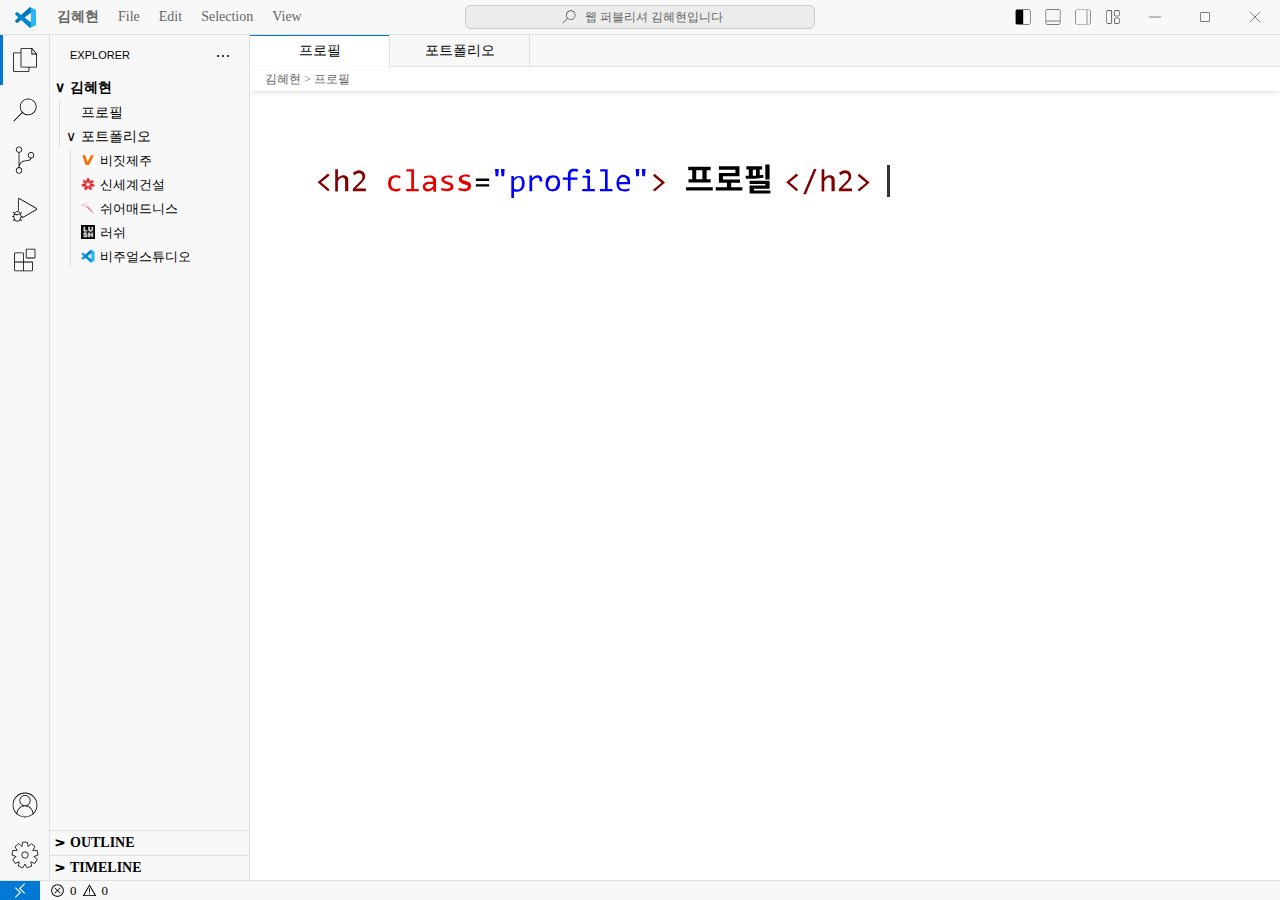
==== commit e9789546: "포트폴리오 영역 디테일 수정" ====
--- a/html/vscode.html
+++ b/html/vscode.html
@@ -10,7 +10,7 @@
     <script defer src="../script/content.js"></script>
 </head>
 <body>
-    <div class="vs-wrap light">
+    <div class="vs-wrap">
         <header>
             <div class="header-left">
                 <h1><a href="../index.html"><img src="../img/logo.png" alt="VScode 로고"></a></h1>
@@ -73,7 +73,7 @@
                 </ul>
             </div>
             <div class="header-center">
-                <p><img src="../img/icon/icon2-b.svg" alt="">웹 퍼블리셔 김혜현입니다 - Visual Studio Code</p>
+                <p><img src="../img/icon/icon2-b.svg" alt="">웹 퍼블리셔 김혜현입니다</p>
             </div>
             <div class="header-right">
                 <ul class="layout-menu">
@@ -182,7 +182,7 @@
                 <div class="content-box">
                     <div class="content profile active">
                         <div class="profile-title">
-                            <h2><img src="../img/Portfolio/portfolio-title.svg" alt=""></h2>
+                            <h2><img src="../img/Portfolio/profile-title.svg" alt=""></h2>
                         </div>
                     </div>
                     <div class="content portfolio">
@@ -213,7 +213,6 @@
                                         <li><a href="#">main</a></li>
                                         <li><a href="#">sub1(에디터 페이지)</a></li>
                                     </ul>
-                                    <p>Lorem ipsum dolor sit, amet consectetur adipisicing elit. Accusantium fugiat nihil iusto facere reiciendis dicta ea maiores omnis placeat soluta.</p>
                                     <ul class="content-txt">
                                         <li><p><span>작업기간</span><span>2023.09 (2주)</span></p></li>
                                         <li><p><span>기여도</span><span>디자인 100% / 퍼블리싱 100%</span></p></li>
@@ -245,7 +244,6 @@
                                         <li><a href="#">sub1(제주관광지식iN)</a></li>
                                         <li><a href="#">sub2(공영관광지)</a></li>
                                     </ul>
-                                    <p>Lorem ipsum dolor sit, amet consectetur adipisicing elit. Accusantium fugiat nihil iusto facere reiciendis dicta ea maiores omnis placeat soluta.</p>
                                     <ul class="content-txt">
                                         <li><p><span>작업기간</span><span>2023.09 (2주)</span></p></li>
                                         <li><p><span>기여도</span><span>디자인 100% / 퍼블리싱 100%</span></p></li>
@@ -278,7 +276,6 @@
                                         <li><a href="#">sub3(오시는길)</a></li>
                                         <li><a href="#">sub4~7(사업분야)</a></li>
                                     </ul>
-                                    <p>Lorem ipsum dolor sit, amet consectetur adipisicing elit. Accusantium fugiat nihil iusto facere reiciendis dicta ea maiores omnis placeat soluta.</p>
                                     <ul class="content-txt">
                                         <li><p><span>작업기간</span><span>2023.08~2023.09 (3주)</span></p></li>
                                         <li><p><span>기여도</span><span>디자인 100% / 퍼블리싱 100%</span></p></li>
@@ -310,7 +307,6 @@
                                         <li><a href="#">sub1(용의자 캐릭터 소개)</a></li>
                                         <li><a href="#">sub2(연극 소개)</a></li>
                                     </ul>
-                                    <p>Lorem ipsum dolor sit, amet consectetur adipisicing elit. Accusantium fugiat nihil iusto facere reiciendis dicta ea maiores omnis placeat soluta.</p>
                                     <ul class="content-txt">
                                         <li><p><span>작업기간</span><span>2023.07~2023.08 (2주)</span></p></li>
                                         <li><p><span>기여도</span><span>디자인 100% / 퍼블리싱 100%</span></p></li>
@@ -346,7 +342,6 @@
                                         <li><a href="#">sub5(로그인)</a></li>
                                         <li><a href="#">sub6(회원가입)</a></li>
                                     </ul>
-                                    <p>Lorem ipsum dolor sit, amet consectetur adipisicing elit. Accusantium fugiat nihil iusto facere reiciendis dicta ea maiores omnis placeat soluta.</p>
                                     <ul class="content-txt">
                                         <li><p><span>작업기간</span><span>2023.06~2023.07</span></p></li>
                                         <li><p><span>기여도</span><span>디자인 100% / 퍼블리싱 100%</span></p></li>
@@ -356,7 +351,18 @@
                             </li>
                         </ul>
                     </div>
-                    <div class="content portfolio-visitjeju">비짓제주</div>
+                    <div class="content portfolio-visitjeju" id="visitJEJU">
+                        <p>비짓제주</p>
+                        <div class="desktop">
+                            <ul>
+                                <li>
+                                    <img src="../img/Portfolio/visitjeju/desktop.png" alt="">
+                                </li>
+                                <li><img src="../img/Portfolio/visitjeju/pad.png" alt=""></li>
+                                <li><img src="../img/Portfolio/visitjeju/iphoneXR.png" alt=""></li>
+                            </ul>
+                        </div>
+                    </div>
                     <div class="content portfolio-sinsegae">신세계</div>
                     <div class="content portfolio-shear">쉬어</div>
                     <div class="content portfolio-lush">러쉬</div>
--- a/css/style.css
+++ b/css/style.css
@@ -16,12 +16,497 @@
   text-decoration: none;
 }
 
-.main-right {
+.vs-wrap {
+  width: 100%;
+  height: 100vh;
+  display: flex;
+  flex-direction: column;
+  overflow: hidden;
+}
+.vs-wrap header {
+  position: relative;
+  width: 100%;
+  height: 35px;
+  background-color: #f8f8f8;
+  border-bottom: 1px solid #dfdfdf;
+  display: flex;
+  justify-content: center;
+  align-items: center;
+  z-index: 5;
+}
+.vs-wrap header .header-left {
+  display: flex;
+  flex: 4;
+  height: 100%;
+}
+.vs-wrap header .header-left h1 {
+  width: 50px;
+  height: 100%;
+  display: flex;
+  align-items: center;
+  justify-content: center;
+}
+.vs-wrap header .header-left h1 a {
+  display: block;
+  width: 25px;
+  height: 25px;
+  position: relative;
+}
+.vs-wrap header .header-left h1 a img {
+  position: absolute;
+  top: 0;
+  left: 0;
+  width: 100%;
+  height: 100%;
+  object-fit: cover;
+}
+.vs-wrap header .header-left .header-menu {
+  display: flex;
+  justify-content: center;
+  align-items: center;
+  gap: 5px;
+}
+.vs-wrap header .header-left .header-menu > li:first-child a {
+  font-weight: bold;
+}
+.vs-wrap header .header-left .header-menu > li > a {
+  display: block;
+  font: 14px/1 "NotoSansKR";
+  color: #666;
+  width: 100%;
+  height: 100%;
+  border-radius: 5px;
+  padding: 5px 7px;
+}
+.vs-wrap header .header-left .header-menu > li > a:hover {
+  background-color: #dfdfdf;
+  color: #000;
+}
+.vs-wrap header .header-left .header-menu > li .header-sub {
+  display: none;
+  position: absolute;
+  top: 30px;
+  width: 300px;
+  background-color: #fff;
+  box-shadow: 0 0 2px 2px rgba(0, 0, 0, 0.04);
+  z-index: 3;
+  border-radius: 7px;
+  border: 1px solid #ddd;
+  padding: 4px;
+}
+.vs-wrap header .header-left .header-menu > li .header-sub li {
+  padding: 7px 20px;
+  display: flex;
+  justify-content: space-between;
+  border-radius: 4px;
+}
+.vs-wrap header .header-left .header-menu > li .header-sub li a {
+  display: block;
+  font: 14px/1 "맑은 고딕";
+  color: #333;
+  font-weight: bold;
+}
+.vs-wrap header .header-left .header-menu > li .header-sub li span {
+  display: block;
+  font: 12px/1 "맑은 고딕";
+  color: #333;
+  cursor: default;
+}
+.vs-wrap header .header-left .header-menu > li .header-sub li span.marginleft {
+  display: inline-block;
+  margin-left: 1px;
+}
+.vs-wrap header .header-left .header-menu > li .header-sub li:hover {
+  background-color: #dfdfdf;
+}
+.vs-wrap header .header-left .header-menu > li .header-sub li.sub-line {
+  width: 100%;
+  height: 14px;
+  position: relative;
+}
+.vs-wrap header .header-left .header-menu > li .header-sub li.sub-line::after {
+  display: block;
+  width: calc(100% + 8px);
+  height: 0.5px;
+  opacity: 0.7;
+  content: "";
+  position: absolute;
+  top: 50%;
+  left: 50%;
+  transform: translate(-50%, -50%);
+  background-color: #ddd;
+}
+.vs-wrap header .header-left .header-menu > li .header-sub li.sub-line:hover {
+  background-color: inherit;
+}
+.vs-wrap header .header-left .header-menu > li.on > a {
+  background-color: #dfdfdf;
+  color: #000;
+}
+.vs-wrap header .header-left .header-menu > li.on .header-sub {
+  display: block;
+}
+.vs-wrap header .header-center {
+  flex: 3;
+}
+.vs-wrap header .header-center > p {
+  width: 100%;
+  height: 24px;
+  font: 12px/1 "NotoSansKR";
+  color: #666;
+  background-color: #ececec;
+  border: 1px solid #cccccc;
+  border-radius: 5px;
+  display: flex;
+  justify-content: center;
+  align-items: center;
+  gap: 5px;
+}
+.vs-wrap header .header-center > p > img {
+  height: 22px;
+  object-fit: cover;
+}
+.vs-wrap header .header-right {
+  flex: 4;
+  height: 100%;
+  display: flex;
+  justify-content: end;
+  gap: 5px;
+}
+.vs-wrap header .header-right > ul {
+  height: 100%;
+  display: flex;
+  justify-content: center;
+  align-items: center;
+}
+.vs-wrap header .header-right > ul.layout-menu {
+  gap: 5px;
+}
+.vs-wrap header .header-right > ul.layout-menu > li > a {
+  display: block;
+  width: 25px;
+  height: 25px;
+  position: relative;
+  border-radius: 5px;
+}
+.vs-wrap header .header-right > ul.layout-menu > li > a > img {
+  position: absolute;
+  width: 20px;
+  height: 20px;
+  top: 50%;
+  left: 50%;
+  transform: translate(-50%, -50%);
+  z-index: 1;
+  opacity: 1;
+}
+.vs-wrap header .header-right > ul.layout-menu > li > a > img:nth-of-type(2) {
+  z-index: 0;
+  opacity: 0;
+}
+.vs-wrap header .header-right > ul.layout-menu > li > a:hover {
+  background-color: #dfdfdf;
+}
+.vs-wrap header .header-right > ul.program-menu {
+  height: 100%;
+  display: flex;
+  justify-content: center;
+  align-items: center;
+}
+.vs-wrap header .header-right > ul.program-menu > li {
+  height: 100%;
+}
+.vs-wrap header .header-right > ul.program-menu > li > a {
+  display: flex;
+  justify-content: center;
+  align-items: center;
+  width: 50px;
+  height: 100%;
+  position: relative;
+}
+.vs-wrap header .header-right > ul.program-menu > li > a > img {
+  position: absolute;
+  width: 24px;
+  height: 24px;
+  top: 50%;
+  left: 50%;
+  transform: translate(-50%, -50%);
+  z-index: 1;
+  opacity: 1;
+}
+.vs-wrap header .header-right > ul.program-menu > li > a > img:nth-of-type(2) {
+  z-index: 0;
+  opacity: 0;
+}
+.vs-wrap header .header-right > ul.program-menu > li > a:hover {
+  background-color: #dfdfdf;
+}
+.vs-wrap header .header-right > ul.program-menu > li:nth-of-type(3) > a:hover {
+  background-color: red;
+}
+.vs-wrap header .header-right > ul.program-menu > li:nth-of-type(3) > a:hover img:nth-of-type(2) {
+  z-index: 1;
+  opacity: 1;
+}
+.vs-wrap header .header-right > ul.program-menu > li:nth-of-type(3) > a:hover img:nth-of-type(1) {
+  z-index: 0;
+  opacity: 0;
+}
+.vs-wrap main {
+  width: 100%;
+  height: calc(100vh - 55px);
+  display: flex;
+}
+.vs-wrap main .main-left {
+  display: flex;
+}
+.vs-wrap main .main-left .icon-tab {
+  width: 50px;
+  height: 100%;
+  background-color: #f8f8f8;
+  border-right: 1px solid #dfdfdf;
+  display: flex;
+  flex-direction: column;
+  justify-content: space-between;
+  align-items: center;
+}
+.vs-wrap main .main-left .icon-tab > li {
+  width: 100%;
+}
+.vs-wrap main .main-left .icon-tab > li ul {
+  display: flex;
+  flex-direction: column;
+  justify-content: center;
+  align-items: center;
+}
+.vs-wrap main .main-left .icon-tab > li ul li {
+  display: flex;
+  justify-content: center;
+  align-items: center;
+  height: 50px;
+}
+.vs-wrap main .main-left .icon-tab > li ul li .bar {
+  width: 3px;
+  height: 50px;
+  background-color: #0078D4;
+  position: absolute;
+  z-index: 100;
+  left: 0px;
+  opacity: 0;
+}
+.vs-wrap main .main-left .icon-tab > li ul li a {
+  display: block;
+  width: 40px;
+  height: 40px;
+  position: relative;
+}
+.vs-wrap main .main-left .icon-tab > li ul li a img {
+  position: absolute;
+  top: 0;
+  left: 0;
+  width: 100%;
+  height: 100%;
+  object-fit: cover;
+  z-index: 1;
+  opacity: 1;
+}
+.vs-wrap main .main-left .icon-tab > li ul li a img:nth-of-type(2) {
+  z-index: 0;
+  opacity: 0;
+}
+.vs-wrap main .main-left .icon-tab > li ul li.on .bar {
+  opacity: 1;
+}
+.vs-wrap main .main-left .main-menu {
+  width: 200px;
+  height: calc(100vh - 55px);
+  background-color: #f8f8f8;
+  border-right: 1px solid #dfdfdf;
+  display: flex;
+  flex-direction: column;
+}
+.vs-wrap main .main-left .main-menu > li:nth-of-type(1) {
+  width: 100%;
+  display: flex;
+  align-items: center;
+  justify-content: space-between;
+  top: 0;
+  left: 0;
+  padding: 15px 20px;
+}
+.vs-wrap main .main-left .main-menu > li:nth-of-type(1) p {
+  font: 11px/1 "arial";
+}
+.vs-wrap main .main-left .main-menu > li:nth-of-type(1) .dot {
+  display: flex;
+  justify-content: space-between;
+  align-items: center;
+  gap: 3px;
+}
+.vs-wrap main .main-left .main-menu > li:nth-of-type(1) .dot span {
+  width: 2px;
+  height: 2px;
+  border-radius: 50%;
+  background-color: #000;
+}
+.vs-wrap main .main-left .main-menu > li:nth-of-type(2) {
+  width: 100%;
+  height: calc(100% - 32px);
+  position: relative;
+}
+.vs-wrap main .main-left .main-menu > li:nth-of-type(2) .menu_1depth > li > a {
+  display: flex;
+  width: 100%;
+  height: 24px;
+  font: bold 14px/1 "맑은 고딕";
+  color: #000;
+  align-items: center;
+  padding: 5px;
+}
+.vs-wrap main .main-left .main-menu > li:nth-of-type(2) .menu_1depth > li > a::before {
+  display: inline-block;
+  content: "∨";
+  margin-right: 5px;
+}
+.vs-wrap main .main-left .main-menu > li:nth-of-type(2) .menu_1depth > li > a.off::before {
+  transform: rotate(-90deg);
+}
+.vs-wrap main .main-left .main-menu > li:nth-of-type(2) .menu_1depth > li .menu_2depth {
+  opacity: 1;
+}
+.vs-wrap main .main-left .main-menu > li:nth-of-type(2) .menu_1depth > li .menu_2depth > li {
+  position: relative;
+}
+.vs-wrap main .main-left .main-menu > li:nth-of-type(2) .menu_1depth > li .menu_2depth > li .line {
+  display: block;
+  position: absolute;
+  width: 1px;
+  height: 47px;
+  top: 0px;
+  left: 9px;
+  background-color: #ddd;
+  z-index: 3;
+  transition: 0.3s;
+}
+.vs-wrap main .main-left .main-menu > li:nth-of-type(2) .menu_1depth > li .menu_2depth > li .line.focusing {
+  background-color: #aaa;
+}
+.vs-wrap main .main-left .main-menu > li:nth-of-type(2) .menu_1depth > li .menu_2depth > li > a {
+  display: block;
+  position: relative;
+  width: 100%;
+  padding-left: 30px;
+  height: 24px;
+  font: 14px/24px "맑은 고딕";
+  color: #000;
+  border: 1px solid transparent;
+}
+.vs-wrap main .main-left .main-menu > li:nth-of-type(2) .menu_1depth > li .menu_2depth > li > a.bracket::before {
+  display: block;
+  position: absolute;
+  content: "∨";
+  left: 15px;
+}
+.vs-wrap main .main-left .main-menu > li:nth-of-type(2) .menu_1depth > li .menu_2depth > li > a.bracket.off::before {
+  transform: rotate(-90deg);
+}
+.vs-wrap main .main-left .main-menu > li:nth-of-type(2) .menu_1depth > li .menu_2depth > li > a:hover {
+  background-color: #f2f2f2;
+}
+.vs-wrap main .main-left .main-menu > li:nth-of-type(2) .menu_1depth > li .menu_2depth > li > a:focus {
+  border: 1px solid #0078D4;
+  background-color: #e8e8e8;
+}
+.vs-wrap main .main-left .main-menu > li:nth-of-type(2) .menu_1depth > li .menu_2depth > li > a.open {
+  background-color: #e4e6f1;
+}
+.vs-wrap main .main-left .main-menu > li:nth-of-type(2) .menu_1depth > li .menu_2depth > li .menu_3depth {
+  overflow: hidden;
+  opacity: 1;
+}
+.vs-wrap main .main-left .main-menu > li:nth-of-type(2) .menu_1depth > li .menu_2depth > li .menu_3depth > li .line {
+  display: block;
+  position: absolute;
+  width: 1px;
+  height: 120px;
+  top: 24px;
+  left: 20px;
+  background-color: #ddd;
+  z-index: 3;
+  transition: 0.3s;
+}
+.vs-wrap main .main-left .main-menu > li:nth-of-type(2) .menu_1depth > li .menu_2depth > li .menu_3depth > li .line.focusing {
+  background-color: #aaa;
+}
+.vs-wrap main .main-left .main-menu > li:nth-of-type(2) .menu_1depth > li .menu_2depth > li .menu_3depth > li > a {
+  display: flex;
+  position: relative;
+  padding-left: 30px;
+  width: 100%;
+  height: 24px;
+  gap: 5px;
+  align-items: center;
+  width: 100%;
+  font: 13px/1 "맑은 고딕";
+  color: #000;
+  border: 1px solid transparent;
+}
+.vs-wrap main .main-left .main-menu > li:nth-of-type(2) .menu_1depth > li .menu_2depth > li .menu_3depth > li > a > img {
+  width: 14px;
+  height: 14px;
+  object-fit: cover;
+}
+.vs-wrap main .main-left .main-menu > li:nth-of-type(2) .menu_1depth > li .menu_2depth > li .menu_3depth > li > a:focus {
+  border: 1px solid #0078D4;
+  background-color: #e8e8e8;
+}
+.vs-wrap main .main-left .main-menu > li:nth-of-type(2) .menu_1depth > li .menu_2depth > li .menu_3depth > li:hover {
+  background-color: #f2f2f2;
+}
+.vs-wrap main .main-left .main-menu > li:nth-of-type(2) .menu_1depth > li .menu_2depth > li .menu_3depth > li.open {
+  background-color: #e4e6f1;
+}
+.vs-wrap main .main-left .main-menu > li:nth-of-type(2) .menu_1depth > li .menu_2depth > li .menu_3depth.off {
+  height: 0px;
+  overflow: hidden;
+  padding: 0px;
+  opacity: 0;
+}
+.vs-wrap main .main-left .main-menu > li:nth-of-type(2) .menu_1depth > li .menu_2depth.off {
+  height: 0px;
+  overflow: hidden;
+  padding: 0px;
+  opacity: 0;
+}
+.vs-wrap main .main-left .main-menu > li:nth-of-type(2) > .menu-bottom {
+  width: 100%;
+  position: absolute;
+  top: calc(100% - 50px);
+  transition: top 0.5s;
+}
+.vs-wrap main .main-left .main-menu > li:nth-of-type(2) > .menu-bottom li {
+  border-top: 1px solid #dfdfdf;
+}
+.vs-wrap main .main-left .main-menu > li:nth-of-type(2) > .menu-bottom li a {
+  display: block;
+  font: bold 14px/1 "맑은 고딕";
+  color: #000;
+  padding: 5px;
+}
+.vs-wrap main .main-left .main-menu > li:nth-of-type(2) > .menu-bottom li a::before {
+  display: inline-block;
+  content: "∨";
+  transform: rotate(-90deg);
+  margin-right: 5px;
+}
+.vs-wrap main .main-left .main-menu > li:nth-of-type(2) > .menu-bottom.gotop {
+  top: 24px;
+}
+.vs-wrap main .main-right {
   width: calc(100% - 250px);
   height: 100%;
   overflow: hidden;
 }
-.main-right .active-tab {
+.vs-wrap main .main-right .active-tab {
   width: 100%;
   height: 32px;
   background-color: #f8f8f8;
@@ -30,11 +515,11 @@
   z-index: 2;
   display: flex;
 }
-.main-right .active-tab > li {
+.vs-wrap main .main-right .active-tab > li {
   min-width: 140px;
   border-right: 1px solid #dfdfdf;
 }
-.main-right .active-tab > li > a {
+.vs-wrap main .main-right .active-tab > li > a {
   display: flex;
   justify-content: center;
   align-items: center;
@@ -43,16 +528,16 @@
   font-size: 14px;
   color: #000;
 }
-.main-right .active-tab > li > a:hover {
+.vs-wrap main .main-right .active-tab > li > a:hover {
   background-color: #fff;
 }
-.main-right .active-tab > li.active {
+.vs-wrap main .main-right .active-tab > li.active {
   background-color: #fff;
   margin-bottom: 0px;
   box-shadow: 0 1px 1px #f8f8f8;
   position: relative;
 }
-.main-right .active-tab > li.active::before {
+.vs-wrap main .main-right .active-tab > li.active::before {
   display: block;
   content: "";
   width: 100%;
@@ -62,26 +547,26 @@
   left: 0;
   background-color: #0078D4;
 }
-.main-right .active-tab > li.portfolio-tab {
+.vs-wrap main .main-right .active-tab > li.portfolio-tab {
   display: none;
   justify-content: space-between;
   align-items: center;
   gap: 5px;
   padding: 0 10px;
 }
-.main-right .active-tab > li.portfolio-tab > a {
+.vs-wrap main .main-right .active-tab > li.portfolio-tab > a {
   width: auto;
   height: 100%;
   display: flex;
   gap: 5px;
   font-size: 14px;
 }
-.main-right .active-tab > li.portfolio-tab > a > img {
+.vs-wrap main .main-right .active-tab > li.portfolio-tab > a > img {
   width: 16px;
   height: 16px;
   object-fit: cover;
 }
-.main-right .active-tab > li.portfolio-tab > a.tabclose {
+.vs-wrap main .main-right .active-tab > li.portfolio-tab > a.tabclose {
   visibility: hidden;
   width: 18px;
   height: 18px;
@@ -91,27 +576,27 @@
   cursor: pointer;
   border-radius: 5px;
 }
-.main-right .active-tab > li.portfolio-tab > a.tabclose > img {
+.vs-wrap main .main-right .active-tab > li.portfolio-tab > a.tabclose > img {
   width: 100%;
   height: 100%;
   object-fit: cover;
 }
-.main-right .active-tab > li.portfolio-tab > a.tabclose:hover {
+.vs-wrap main .main-right .active-tab > li.portfolio-tab > a.tabclose:hover {
   background-color: #ececec;
 }
-.main-right .active-tab > li.portfolio-tab:hover {
+.vs-wrap main .main-right .active-tab > li.portfolio-tab:hover {
   background-color: #fff;
 }
-.main-right .active-tab > li.portfolio-tab:hover a.tabclose {
+.vs-wrap main .main-right .active-tab > li.portfolio-tab:hover a.tabclose {
   visibility: visible;
 }
-.main-right .active-tab > li.portfolio-tab.on {
-  display: flex;
-}
-.main-right .active-tab > li.portfolio-tab.active a.tabclose {
-  display: block;
-}
-.main-right .active-route {
+.vs-wrap main .main-right .active-tab > li.portfolio-tab.on {
+  display: flex;
+}
+.vs-wrap main .main-right .active-tab > li.portfolio-tab.active a.tabclose {
+  display: block;
+}
+.vs-wrap main .main-right .active-route {
   width: 100%;
   height: 24px;
   background-color: #fff;
@@ -120,785 +605,27 @@
   display: flex;
   align-items: center;
 }
-.main-right .active-route > span {
+.vs-wrap main .main-right .active-route > span {
   font-size: 12px;
   color: #666;
 }
-.main-right .content-box {
+.vs-wrap main .main-right .content-box {
   width: 100%;
   height: calc(100% - 20px);
   overflow-y: scroll;
   position: relative;
   padding-bottom: 20px;
 }
-.main-right .content-box .content {
+.vs-wrap main .main-right .content-box .content {
   width: 100%;
   position: absolute;
   top: 0;
   left: 0;
   z-index: 0;
-  opacity: 0;
-}
-.main-right .content-box .content.active {
-  z-index: 1;
-  opacity: 1;
-}
-
-.vs-wrap.dark {
-  background-color: #1f1f1f;
-}
-.vs-wrap.dark header {
-  background-color: #181818;
-  border-bottom: 1px solid #2a2a2a;
-  display: flex;
-  justify-content: center;
-  align-items: center;
-}
-.vs-wrap.dark header .header-left {
-  display: flex;
-  flex: 4;
-  height: 100%;
-}
-.vs-wrap.dark header .header-left h1 {
-  width: 50px;
-  height: 100%;
-  display: flex;
-  align-items: center;
-  justify-content: center;
-}
-.vs-wrap.dark header .header-left h1 a {
-  display: block;
-  width: 25px;
-  height: 25px;
-  position: relative;
-}
-.vs-wrap.dark header .header-left h1 a img {
-  position: absolute;
-  top: 0;
-  left: 0;
-  width: 100%;
-  height: 100%;
-  object-fit: cover;
-}
-.vs-wrap.dark header .header-left .header-menu {
-  display: flex;
-  justify-content: center;
-  align-items: center;
-  gap: 10px;
-}
-.vs-wrap.dark header .header-left .header-menu li:first-child a {
-  font-weight: bold;
-}
-.vs-wrap.dark header .header-left .header-menu li a {
-  display: block;
-  font: 14px/1 "NotoSansKR";
-  color: #eee;
-  width: 100%;
-  height: 100%;
-  border-radius: 5px;
-  padding: 7px;
-}
-.vs-wrap.dark header .header-left .header-menu li a:hover {
-  background-color: #2a2a2a;
-  color: #fff;
-}
-.vs-wrap.dark header .header-left .header-menu li .header-sub {
   display: none;
-  position: absolute;
-  top: 36px;
-  width: 300px;
-  background-color: #fff;
-  box-shadow: 0 0 2px 4px rgba(0, 0, 0, 0.04);
-}
-.vs-wrap.dark header .header-left .header-menu li .header-sub li {
-  padding: 5px 7px;
-}
-.vs-wrap.dark header .header-left .header-menu li .header-sub li a {
-  display: block;
-  font: 14px/35px "맑은 고딕";
-  color: #333;
-}
-.vs-wrap.dark header .header-center {
-  flex: 10;
-}
-.vs-wrap.dark header .header-center > p {
-  font: 14px/24px "NotoSansKR";
-  text-align: center;
-  color: #eee;
-}
-.vs-wrap.dark header .header-right {
-  flex: 4;
-  height: 100%;
-  display: flex;
-  justify-content: end;
-  gap: 20px;
-}
-.vs-wrap.dark header .header-right > ul {
-  height: 100%;
-  display: flex;
-  justify-content: center;
-  align-items: center;
-}
-.vs-wrap.dark header .header-right > ul > li {
-  width: 20px;
-  height: 20px;
-}
-.vs-wrap.dark header .header-right > ul > li > a {
-  display: block;
-  width: 100%;
-  height: 100%;
-  position: relative;
-}
-.vs-wrap.dark header .header-right > ul > li > a > img {
-  width: 100%;
-  height: 100%;
-  object-fit: cover;
-  position: absolute;
-  top: 50%;
-  left: 50%;
-  transform: translate(-50%, -50%);
-  z-index: 0;
-  opacity: 0;
-}
-.vs-wrap.dark header .header-right > ul > li > a > img:nth-of-type(2) {
-  z-index: 1;
-  opacity: 1;
-}
-.vs-wrap.dark header .header-right > ul.layout-menu {
-  gap: 10px;
-}
-.vs-wrap.dark header .header-right > ul.program-menu {
-  gap: 25px;
-  margin: 0 20px;
-}
-.vs-wrap.dark header .header-right > ul.program-menu > li {
-  width: 25px;
-  height: 25px;
-}
-.vs-wrap.dark header .header-right .layout-menu {
-  height: 100%;
-  display: flex;
-  justify-content: center;
-  align-items: center;
-  gap: 10px;
-}
-.vs-wrap.dark header .header-right .layout-menu > li {
-  width: 20px;
-  height: 20px;
-}
-.vs-wrap.dark header .header-right .layout-menu > li > a {
-  display: block;
-  width: 100%;
-  height: 100%;
-  position: relative;
-}
-.vs-wrap.dark header .header-right .layout-menu > li > a > img {
-  width: 100%;
-  height: 100%;
-  object-fit: cover;
-  position: absolute;
-  top: 50%;
-  left: 50%;
-  transform: translate(-50%, -50%);
-  z-index: 0;
-  opacity: 0;
-}
-.vs-wrap.dark header .header-right .layout-menu > li > a > img:nth-of-type(2) {
-  z-index: 1;
-  opacity: 1;
-}
-.vs-wrap.dark main {
-  width: 100%;
-  height: calc(100vh - 55px);
-  display: flex;
-}
-.vs-wrap.dark main .main-left {
-  display: flex;
-}
-.vs-wrap.dark main .main-left .icon-tab {
-  width: 50px;
-  height: 100%;
-  background-color: #181818;
-  border-right: 1px solid #2a2a2a;
-  display: flex;
-  flex-direction: column;
-  justify-content: space-between;
-  align-items: center;
-  padding: 10px 0px;
-}
-.vs-wrap.dark main .main-left .icon-tab > li {
-  width: 100%;
-}
-.vs-wrap.dark main .main-left .icon-tab > li ul {
-  display: flex;
-  flex-direction: column;
-  justify-content: center;
-  align-items: center;
-  gap: 10px;
-}
-.vs-wrap.dark main .main-left .icon-tab > li ul li .bar {
-  width: 2px;
-  height: 50px;
-  background-color: blue;
-  position: absolute;
-  z-index: 100;
-  left: 0%;
-  opacity: 0;
-}
-.vs-wrap.dark main .main-left .icon-tab > li ul li .bar.on {
-  opacity: 1;
-}
-.vs-wrap.dark main .main-left .icon-tab > li ul li a {
-  display: block;
-  width: 40px;
-  height: 40px;
-}
-.vs-wrap.dark main .main-left .icon-tab > li ul li a img {
-  width: 100%;
-  height: 100%;
-  object-fit: cover;
-}
-.vs-wrap.dark main .main-left .icon-tab > li ul li a img:nth-of-type(1) {
-  display: none;
-}
-.vs-wrap.dark main .main-left .main-menu {
-  width: 200px;
-  height: calc(100vh - 55px);
-  background-color: #181818;
-  border-right: 1px solid #2a2a2a;
-  display: flex;
-  flex-direction: column;
-}
-.vs-wrap.dark main .main-left .main-menu > li:nth-of-type(1) {
-  width: 100%;
-  display: flex;
-  align-items: center;
-  justify-content: space-between;
-  top: 0;
-  left: 0;
-  padding: 10px 20px;
-}
-.vs-wrap.dark main .main-left .main-menu > li:nth-of-type(1) p {
-  font: 12px/1 "arial";
-  color: #fff;
-}
-.vs-wrap.dark main .main-left .main-menu > li:nth-of-type(1) .dot {
-  display: flex;
-  justify-content: space-between;
-  align-items: center;
-  gap: 5px;
-}
-.vs-wrap.dark main .main-left .main-menu > li:nth-of-type(1) .dot span {
-  width: 3px;
-  height: 3px;
-  border-radius: 50%;
-  background-color: #fff;
-}
-.vs-wrap.dark main .main-left .main-menu > li:nth-of-type(2) {
-  width: 100%;
-}
-.vs-wrap.dark main .main-left .main-menu > li:nth-of-type(2) li {
-  border-bottom: 1px solid #2a2a2a;
-  padding: 5px 10px;
-}
-.vs-wrap.dark main .main-left .main-menu > li:nth-of-type(2) li a {
-  font: bold 12px/1 "맑은 고딕";
-  color: #fff;
-  margin-left: 7px;
-}
-.vs-wrap.dark main .main-left .main-menu > li:nth-of-type(2) .menu_2depth {
-  display: none;
-}
-.vs-wrap.dark main .main-left .main-menu .bottom {
-  width: 100%;
-  position: absolute;
-  bottom: 0;
-}
-
-.vs-wrap {
-  width: 100%;
-  height: 100vh;
-  display: flex;
-  flex-direction: column;
-  overflow: hidden;
-}
-.vs-wrap header {
-  position: relative;
-  width: 100%;
-  height: 35px;
-  background-color: #f8f8f8;
-  border-bottom: 1px solid #dfdfdf;
-  display: flex;
-  justify-content: center;
-  align-items: center;
-  z-index: 5;
-}
-.vs-wrap header .header-left {
-  display: flex;
-  flex: 4;
-  height: 100%;
-}
-.vs-wrap header .header-left h1 {
-  width: 50px;
-  height: 100%;
-  display: flex;
-  align-items: center;
-  justify-content: center;
-}
-.vs-wrap header .header-left h1 a {
-  display: block;
-  width: 25px;
-  height: 25px;
-  position: relative;
-}
-.vs-wrap header .header-left h1 a img {
-  position: absolute;
-  top: 0;
-  left: 0;
-  width: 100%;
-  height: 100%;
-  object-fit: cover;
-}
-.vs-wrap header .header-left .header-menu {
-  display: flex;
-  justify-content: center;
-  align-items: center;
-  gap: 5px;
-}
-.vs-wrap header .header-left .header-menu > li:first-child a {
-  font-weight: bold;
-}
-.vs-wrap header .header-left .header-menu > li > a {
-  display: block;
-  font: 14px/1 "NotoSansKR";
-  color: #666;
-  width: 100%;
-  height: 100%;
-  border-radius: 5px;
-  padding: 5px 7px;
-}
-.vs-wrap header .header-left .header-menu > li > a:hover {
-  background-color: #dfdfdf;
-  color: #000;
-}
-.vs-wrap header .header-left .header-menu > li .header-sub {
-  display: none;
-  position: absolute;
-  top: 30px;
-  width: 300px;
-  background-color: #fff;
-  box-shadow: 0 0 2px 2px rgba(0, 0, 0, 0.04);
-  z-index: 3;
-  border-radius: 7px;
-  border: 1px solid #ddd;
-  padding: 4px;
-}
-.vs-wrap header .header-left .header-menu > li .header-sub li {
-  padding: 7px 20px;
-  display: flex;
-  justify-content: space-between;
-  border-radius: 4px;
-}
-.vs-wrap header .header-left .header-menu > li .header-sub li a {
-  display: block;
-  font: 14px/1 "맑은 고딕";
-  color: #333;
-  font-weight: bold;
-}
-.vs-wrap header .header-left .header-menu > li .header-sub li span {
-  display: block;
-  font: 12px/1 "맑은 고딕";
-  color: #333;
-  cursor: default;
-}
-.vs-wrap header .header-left .header-menu > li .header-sub li span.marginleft {
-  display: inline-block;
-  margin-left: 1px;
-}
-.vs-wrap header .header-left .header-menu > li .header-sub li:hover {
-  background-color: #dfdfdf;
-}
-.vs-wrap header .header-left .header-menu > li .header-sub li.sub-line {
-  width: 100%;
-  height: 14px;
-  position: relative;
-}
-.vs-wrap header .header-left .header-menu > li .header-sub li.sub-line::after {
-  display: block;
-  width: calc(100% + 8px);
-  height: 0.5px;
-  opacity: 0.7;
-  content: "";
-  position: absolute;
-  top: 50%;
-  left: 50%;
-  transform: translate(-50%, -50%);
-  background-color: #ddd;
-}
-.vs-wrap header .header-left .header-menu > li .header-sub li.sub-line:hover {
-  background-color: inherit;
-}
-.vs-wrap header .header-left .header-menu > li.on > a {
-  background-color: #dfdfdf;
-  color: #000;
-}
-.vs-wrap header .header-left .header-menu > li.on .header-sub {
-  display: block;
-}
-.vs-wrap header .header-center {
-  flex: 3;
-}
-.vs-wrap header .header-center > p {
-  width: 100%;
-  height: 24px;
-  font: 12px/1 "NotoSansKR";
-  color: #666;
-  background-color: #ececec;
-  border: 1px solid #cccccc;
-  border-radius: 5px;
-  display: flex;
-  justify-content: center;
-  align-items: center;
-  gap: 5px;
-}
-.vs-wrap header .header-center > p > img {
-  height: 22px;
-  object-fit: cover;
-}
-.vs-wrap header .header-right {
-  flex: 4;
-  height: 100%;
-  display: flex;
-  justify-content: end;
-  gap: 5px;
-}
-.vs-wrap header .header-right > ul {
-  height: 100%;
-  display: flex;
-  justify-content: center;
-  align-items: center;
-}
-.vs-wrap header .header-right > ul.layout-menu {
-  gap: 5px;
-}
-.vs-wrap header .header-right > ul.layout-menu > li > a {
-  display: block;
-  width: 25px;
-  height: 25px;
-  position: relative;
-  border-radius: 5px;
-}
-.vs-wrap header .header-right > ul.layout-menu > li > a > img {
-  position: absolute;
-  width: 20px;
-  height: 20px;
-  top: 50%;
-  left: 50%;
-  transform: translate(-50%, -50%);
-  z-index: 1;
-  opacity: 1;
-}
-.vs-wrap header .header-right > ul.layout-menu > li > a > img:nth-of-type(2) {
-  z-index: 0;
-  opacity: 0;
-}
-.vs-wrap header .header-right > ul.layout-menu > li > a:hover {
-  background-color: #dfdfdf;
-}
-.vs-wrap header .header-right > ul.program-menu {
-  height: 100%;
-  display: flex;
-  justify-content: center;
-  align-items: center;
-}
-.vs-wrap header .header-right > ul.program-menu > li {
-  height: 100%;
-}
-.vs-wrap header .header-right > ul.program-menu > li > a {
-  display: flex;
-  justify-content: center;
-  align-items: center;
-  width: 50px;
-  height: 100%;
-  position: relative;
-}
-.vs-wrap header .header-right > ul.program-menu > li > a > img {
-  position: absolute;
-  width: 24px;
-  height: 24px;
-  top: 50%;
-  left: 50%;
-  transform: translate(-50%, -50%);
-  z-index: 1;
-  opacity: 1;
-}
-.vs-wrap header .header-right > ul.program-menu > li > a > img:nth-of-type(2) {
-  z-index: 0;
-  opacity: 0;
-}
-.vs-wrap header .header-right > ul.program-menu > li > a:hover {
-  background-color: #dfdfdf;
-}
-.vs-wrap header .header-right > ul.program-menu > li:nth-of-type(3) > a:hover {
-  background-color: red;
-}
-.vs-wrap header .header-right > ul.program-menu > li:nth-of-type(3) > a:hover img:nth-of-type(2) {
-  z-index: 1;
-  opacity: 1;
-}
-.vs-wrap header .header-right > ul.program-menu > li:nth-of-type(3) > a:hover img:nth-of-type(1) {
-  z-index: 0;
-  opacity: 0;
-}
-.vs-wrap main {
-  width: 100%;
-  height: calc(100vh - 55px);
-  display: flex;
-}
-.vs-wrap main .main-left {
-  display: flex;
-}
-.vs-wrap main .main-left .icon-tab {
-  width: 50px;
-  height: 100%;
-  background-color: #f8f8f8;
-  border-right: 1px solid #dfdfdf;
-  display: flex;
-  flex-direction: column;
-  justify-content: space-between;
-  align-items: center;
-}
-.vs-wrap main .main-left .icon-tab > li {
-  width: 100%;
-}
-.vs-wrap main .main-left .icon-tab > li ul {
-  display: flex;
-  flex-direction: column;
-  justify-content: center;
-  align-items: center;
-}
-.vs-wrap main .main-left .icon-tab > li ul li {
-  display: flex;
-  justify-content: center;
-  align-items: center;
-  height: 50px;
-}
-.vs-wrap main .main-left .icon-tab > li ul li .bar {
-  width: 3px;
-  height: 50px;
-  background-color: #0078D4;
-  position: absolute;
-  z-index: 100;
-  left: 0px;
-  opacity: 0;
-}
-.vs-wrap main .main-left .icon-tab > li ul li a {
-  display: block;
-  width: 40px;
-  height: 40px;
-  position: relative;
-}
-.vs-wrap main .main-left .icon-tab > li ul li a img {
-  position: absolute;
-  top: 0;
-  left: 0;
-  width: 100%;
-  height: 100%;
-  object-fit: cover;
-  z-index: 1;
-  opacity: 1;
-}
-.vs-wrap main .main-left .icon-tab > li ul li a img:nth-of-type(2) {
-  z-index: 0;
-  opacity: 0;
-}
-.vs-wrap main .main-left .icon-tab > li ul li.on .bar {
-  opacity: 1;
-}
-.vs-wrap main .main-left .main-menu {
-  width: 200px;
-  height: calc(100vh - 55px);
-  background-color: #f8f8f8;
-  border-right: 1px solid #dfdfdf;
-  display: flex;
-  flex-direction: column;
-}
-.vs-wrap main .main-left .main-menu > li:nth-of-type(1) {
-  width: 100%;
-  display: flex;
-  align-items: center;
-  justify-content: space-between;
-  top: 0;
-  left: 0;
-  padding: 15px 20px;
-}
-.vs-wrap main .main-left .main-menu > li:nth-of-type(1) p {
-  font: 11px/1 "arial";
-}
-.vs-wrap main .main-left .main-menu > li:nth-of-type(1) .dot {
-  display: flex;
-  justify-content: space-between;
-  align-items: center;
-  gap: 3px;
-}
-.vs-wrap main .main-left .main-menu > li:nth-of-type(1) .dot span {
-  width: 2px;
-  height: 2px;
-  border-radius: 50%;
-  background-color: #000;
-}
-.vs-wrap main .main-left .main-menu > li:nth-of-type(2) {
-  width: 100%;
-  height: calc(100% - 32px);
-  position: relative;
-}
-.vs-wrap main .main-left .main-menu > li:nth-of-type(2) .menu_1depth > li > a {
-  display: flex;
-  width: 100%;
-  height: 24px;
-  font: bold 14px/1 "맑은 고딕";
-  color: #000;
-  align-items: center;
-  padding: 5px;
-}
-.vs-wrap main .main-left .main-menu > li:nth-of-type(2) .menu_1depth > li > a::before {
-  display: inline-block;
-  content: "∨";
-  margin-right: 5px;
-}
-.vs-wrap main .main-left .main-menu > li:nth-of-type(2) .menu_1depth > li > a.off::before {
-  transform: rotate(-90deg);
-}
-.vs-wrap main .main-left .main-menu > li:nth-of-type(2) .menu_1depth > li .menu_2depth {
-  opacity: 1;
-}
-.vs-wrap main .main-left .main-menu > li:nth-of-type(2) .menu_1depth > li .menu_2depth > li {
-  position: relative;
-}
-.vs-wrap main .main-left .main-menu > li:nth-of-type(2) .menu_1depth > li .menu_2depth > li .line {
-  display: block;
-  position: absolute;
-  width: 1px;
-  height: 47px;
-  top: 0px;
-  left: 9px;
-  background-color: #ddd;
-  z-index: 3;
-  transition: 0.3s;
-}
-.vs-wrap main .main-left .main-menu > li:nth-of-type(2) .menu_1depth > li .menu_2depth > li .line.focusing {
-  background-color: #aaa;
-}
-.vs-wrap main .main-left .main-menu > li:nth-of-type(2) .menu_1depth > li .menu_2depth > li > a {
-  display: block;
-  position: relative;
-  width: 100%;
-  padding-left: 30px;
-  height: 24px;
-  font: 14px/24px "맑은 고딕";
-  color: #000;
-  border: 1px solid transparent;
-}
-.vs-wrap main .main-left .main-menu > li:nth-of-type(2) .menu_1depth > li .menu_2depth > li > a.bracket::before {
-  display: block;
-  position: absolute;
-  content: "∨";
-  left: 15px;
-}
-.vs-wrap main .main-left .main-menu > li:nth-of-type(2) .menu_1depth > li .menu_2depth > li > a.bracket.off::before {
-  transform: rotate(-90deg);
-}
-.vs-wrap main .main-left .main-menu > li:nth-of-type(2) .menu_1depth > li .menu_2depth > li > a:hover {
-  background-color: #f2f2f2;
-}
-.vs-wrap main .main-left .main-menu > li:nth-of-type(2) .menu_1depth > li .menu_2depth > li > a:focus {
-  border: 1px solid #0078D4;
-  background-color: #e8e8e8;
-}
-.vs-wrap main .main-left .main-menu > li:nth-of-type(2) .menu_1depth > li .menu_2depth > li > a.open {
-  background-color: #e4e6f1;
-}
-.vs-wrap main .main-left .main-menu > li:nth-of-type(2) .menu_1depth > li .menu_2depth > li .menu_3depth {
-  overflow: hidden;
-  opacity: 1;
-}
-.vs-wrap main .main-left .main-menu > li:nth-of-type(2) .menu_1depth > li .menu_2depth > li .menu_3depth > li .line {
-  display: block;
-  position: absolute;
-  width: 1px;
-  height: 120px;
-  top: 24px;
-  left: 20px;
-  background-color: #ddd;
-  z-index: 3;
-  transition: 0.3s;
-}
-.vs-wrap main .main-left .main-menu > li:nth-of-type(2) .menu_1depth > li .menu_2depth > li .menu_3depth > li .line.focusing {
-  background-color: #aaa;
-}
-.vs-wrap main .main-left .main-menu > li:nth-of-type(2) .menu_1depth > li .menu_2depth > li .menu_3depth > li > a {
-  display: flex;
-  position: relative;
-  padding-left: 30px;
-  width: 100%;
-  height: 24px;
-  gap: 5px;
-  align-items: center;
-  width: 100%;
-  font: 13px/1 "맑은 고딕";
-  color: #000;
-  border: 1px solid transparent;
-}
-.vs-wrap main .main-left .main-menu > li:nth-of-type(2) .menu_1depth > li .menu_2depth > li .menu_3depth > li > a > img {
-  width: 14px;
-  height: 14px;
-  object-fit: cover;
-}
-.vs-wrap main .main-left .main-menu > li:nth-of-type(2) .menu_1depth > li .menu_2depth > li .menu_3depth > li > a:focus {
-  border: 1px solid #0078D4;
-  background-color: #e8e8e8;
-}
-.vs-wrap main .main-left .main-menu > li:nth-of-type(2) .menu_1depth > li .menu_2depth > li .menu_3depth > li:hover {
-  background-color: #f2f2f2;
-}
-.vs-wrap main .main-left .main-menu > li:nth-of-type(2) .menu_1depth > li .menu_2depth > li .menu_3depth > li.open {
-  background-color: #e4e6f1;
-}
-.vs-wrap main .main-left .main-menu > li:nth-of-type(2) .menu_1depth > li .menu_2depth > li .menu_3depth.off {
-  height: 0px;
-  overflow: hidden;
-  padding: 0px;
-  opacity: 0;
-}
-.vs-wrap main .main-left .main-menu > li:nth-of-type(2) .menu_1depth > li .menu_2depth.off {
-  height: 0px;
-  overflow: hidden;
-  padding: 0px;
-  opacity: 0;
-}
-.vs-wrap main .main-left .main-menu > li:nth-of-type(2) > .menu-bottom {
-  width: 100%;
-  position: absolute;
-  top: calc(100% - 50px);
-  transition: top 0.5s;
-}
-.vs-wrap main .main-left .main-menu > li:nth-of-type(2) > .menu-bottom li {
-  border-top: 1px solid #dfdfdf;
-}
-.vs-wrap main .main-left .main-menu > li:nth-of-type(2) > .menu-bottom li a {
-  display: block;
-  font: bold 14px/1 "맑은 고딕";
-  color: #000;
-  padding: 5px;
-}
-.vs-wrap main .main-left .main-menu > li:nth-of-type(2) > .menu-bottom li a::before {
-  display: inline-block;
-  content: "∨";
-  transform: rotate(-90deg);
-  margin-right: 5px;
-}
-.vs-wrap main .main-left .main-menu > li:nth-of-type(2) > .menu-bottom.gotop {
-  top: 24px;
+}
+.vs-wrap main .main-right .content-box .content.active {
+  display: block;
 }
 .vs-wrap footer {
   width: 100%;
@@ -941,7 +668,7 @@
 }
 
 .portfolio {
-  padding: 50px;
+  padding: 50px 100px 100px;
 }
 .portfolio .portfolio-title {
   width: 100%;
@@ -976,11 +703,11 @@
   margin-bottom: 50px;
   border-radius: 20px;
   display: flex;
+  padding: 20px 50px;
 }
 .portfolio > ul > li .content-left {
-  width: 40%;
-  height: 100%;
-  overflow: hidden;
+  width: 50%;
+  height: 100%;
   position: relative;
 }
 .portfolio > ul > li .content-left .mokup {
@@ -995,7 +722,7 @@
   align-items: center;
 }
 .portfolio > ul > li .content-left .mokup > img {
-  width: 60%;
+  width: 70%;
   object-fit: cover;
 }
 .portfolio > ul > li .content-left .mokup-bg {
@@ -1006,9 +733,19 @@
   bottom: 0;
   right: 0;
 }
+.portfolio > ul > li .content-left::after {
+  display: block;
+  content: "";
+  position: absolute;
+  right: 0;
+  top: 50%;
+  width: 2px;
+  height: 80%;
+  transform: translateY(-50%);
+}
 .portfolio > ul > li .content-right {
   width: 60%;
-  padding: 40px 20px;
+  padding: 35px 0;
   position: relative;
 }
 .portfolio > ul > li .content-right .content-logo {
@@ -1016,6 +753,7 @@
   height: 30px;
   display: flex;
   align-items: center;
+  margin-bottom: 10px;
 }
 .portfolio > ul > li .content-right .content-logo > img {
   height: 100%;
@@ -1042,30 +780,31 @@
 }
 .portfolio > ul > li .content-right .content-page {
   display: flex;
+  flex-wrap: wrap;
   margin-bottom: 20px;
   gap: 10px;
 }
 .portfolio > ul > li .content-right .content-page > li > a {
-  padding: 5px 10px;
-  border-radius: 15px;
-  background-color: #fff;
   color: #333;
   font-weight: bold;
-  border: 1px solid #ef6d00;
   font-family: "NotoSansKR";
   font-size: 14px;
   transition: background-color 0.3s;
-}
-.portfolio > ul > li .content-right .content-page > li > a:hover {
-  background-color: #ef6d00;
-  color: #fff;
-}
-.portfolio > ul > li .content-right > p {
-  font: 16px/1.5 "NotoSansKR";
-  margin-bottom: 20px;
+  position: relative;
+}
+.portfolio > ul > li .content-right .content-page > li > a::after {
+  display: block;
+  content: "";
+  position: absolute;
+  width: 0%;
+  height: 1px;
+  transition: 0.5s;
+}
+.portfolio > ul > li .content-right .content-page > li > a:hover::after {
+  width: 100%;
 }
 .portfolio > ul > li .content-right .content-txt li {
-  margin-bottom: 15px;
+  margin-bottom: 10px;
 }
 .portfolio > ul > li .content-right .content-txt li p {
   display: flex;
@@ -1083,7 +822,6 @@
   right: 40px;
   display: block;
   padding: 7px 40px;
-  background-color: #ef6d00;
   color: #fff;
   font-weight: bold;
 }
@@ -1096,10 +834,7 @@
 .portfolio > ul > li.vscode-contentBox .content-right .content-logo > img {
   height: 80%;
 }
-.portfolio > ul > li.vscode-contentBox .content-right .content-page > li > a {
-  border: 1px solid #0078D4;
-}
-.portfolio > ul > li.vscode-contentBox .content-right .content-page > li > a:hover {
+.portfolio > ul > li.vscode-contentBox .content-right .content-page > li > a::after {
   background-color: #0078D4;
 }
 .portfolio > ul > li.vscode-contentBox .content-right .content-nextBtn {
@@ -1111,10 +846,7 @@
 .portfolio > ul > li.visitjeju-contentBox .content-right .content-logo {
   height: 25px;
 }
-.portfolio > ul > li.visitjeju-contentBox .content-right .content-page > li > a {
-  border: 1px solid #ef6d00;
-}
-.portfolio > ul > li.visitjeju-contentBox .content-right .content-page > li > a:hover {
+.portfolio > ul > li.visitjeju-contentBox .content-right .content-page > li > a::after {
   background-color: #ef6d00;
 }
 .portfolio > ul > li.visitjeju-contentBox .content-right .content-nextBtn {
@@ -1129,10 +861,7 @@
 .portfolio > ul > li.sinsegae-contentBox .content-right .content-logo > img {
   height: 80%;
 }
-.portfolio > ul > li.sinsegae-contentBox .content-right .content-page > li > a {
-  border: 1px solid #d92128;
-}
-.portfolio > ul > li.sinsegae-contentBox .content-right .content-page > li > a:hover {
+.portfolio > ul > li.sinsegae-contentBox .content-right .content-page > li > a::after {
   background-color: #d92128;
 }
 .portfolio > ul > li.sinsegae-contentBox .content-right .content-nextBtn {
@@ -1145,10 +874,7 @@
 .portfolio > ul > li.shear-contentBox .content-right .content-logo > img {
   height: 70%;
 }
-.portfolio > ul > li.shear-contentBox .content-right .content-page > li > a {
-  border: 1px solid #eeb7ac;
-}
-.portfolio > ul > li.shear-contentBox .content-right .content-page > li > a:hover {
+.portfolio > ul > li.shear-contentBox .content-right .content-page > li > a::after {
   background-color: #eeb7ac;
 }
 .portfolio > ul > li.shear-contentBox .content-right .content-nextBtn {
@@ -1163,10 +889,7 @@
 .portfolio > ul > li.lush-contentBox .content-right .content-logo > img {
   height: 60%;
 }
-.portfolio > ul > li.lush-contentBox .content-right .content-page > li > a {
-  border: 1px solid #000;
-}
-.portfolio > ul > li.lush-contentBox .content-right .content-page > li > a:hover {
+.portfolio > ul > li.lush-contentBox .content-right .content-page > li > a::after {
   background-color: #000;
 }
 .portfolio > ul > li.lush-contentBox .content-right .content-nextBtn {
@@ -1178,6 +901,72 @@
     opacity: 0;
   }
 }
+.profile {
+  padding: 50px;
+}
+.profile .profile-title {
+  width: 100%;
+  padding: 0px 0 50px;
+}
+.profile .profile-title > h2 {
+  width: 100%;
+  height: 80px;
+  display: flex;
+  align-items: center;
+}
+.profile .profile-title > h2 > img {
+  height: 100%;
+}
+.profile .profile-title > h2::after {
+  display: block;
+  content: "";
+  width: 3px;
+  height: 40%;
+  background-color: #333;
+  opacity: 1;
+  animation: opacity 1s step-end infinite;
+}
+
+@keyframes opacity {
+  50% {
+    opacity: 0;
+  }
+}
+#visitJEJU {
+  padding: 50px 100px;
+  overflow: hidden;
+}
+#visitJEJU > p {
+  height: 500px;
+  margin-bottom: 50px;
+}
+#visitJEJU > .desktop {
+  width: 100%;
+  height: 500px;
+  position: relative;
+  border: 20px solid #000;
+  z-index: 1;
+}
+#visitJEJU > .desktop > ul {
+  display: flex;
+  flex-direction: column;
+  justify-content: center;
+  width: 100%;
+  position: absolute;
+  top: 0px;
+  left: 0px;
+  z-index: 0;
+}
+#visitJEJU > .desktop > ul > li {
+  width: 100%;
+  height: auto;
+}
+#visitJEJU > .desktop > ul > li > img {
+  width: 100%;
+  height: auto;
+  object-fit: cover;
+}
+
 #mainPage {
   width: 100%;
   height: 100vh;
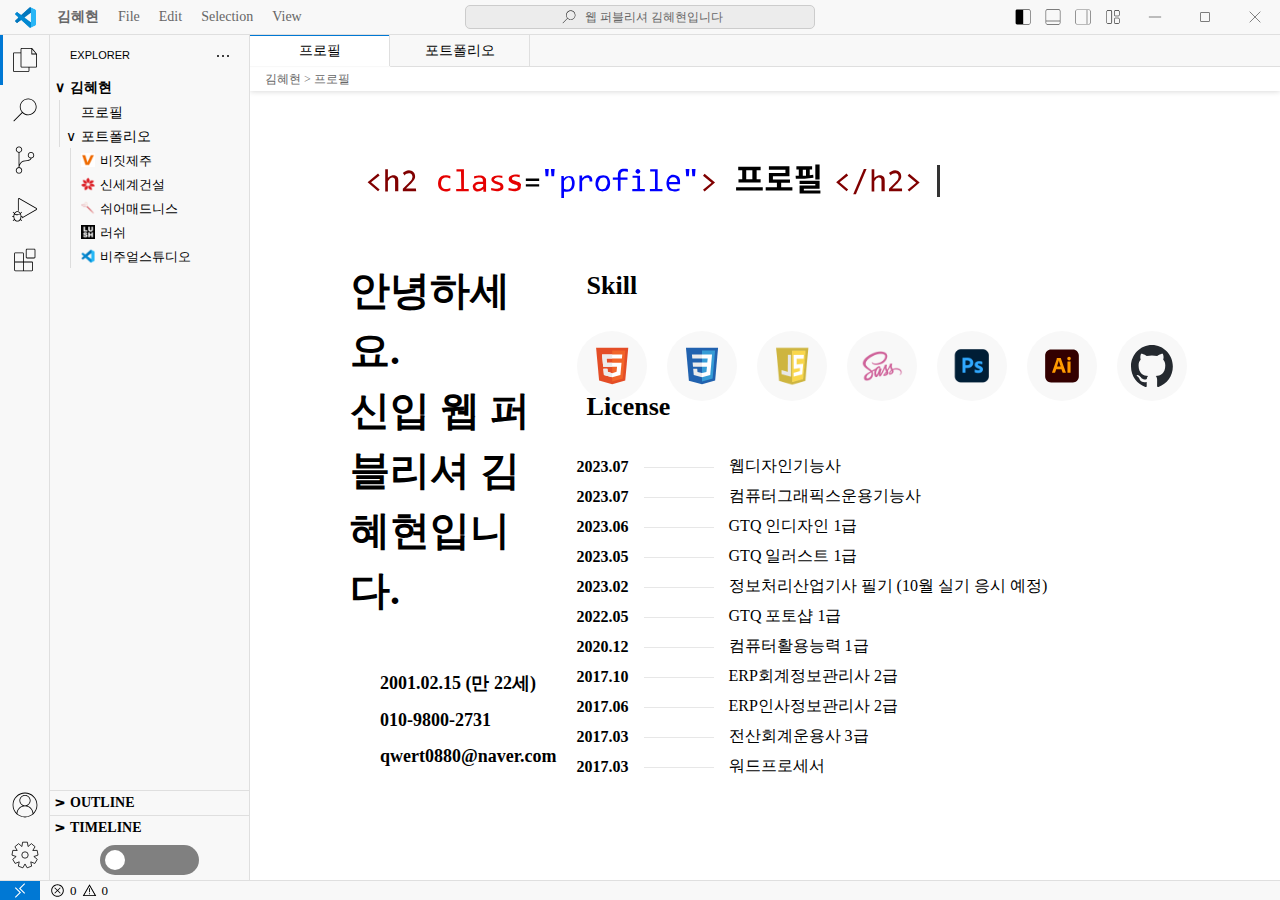
==== commit c3ee9e2d: "포트폴리오 주소 연결" ====
--- a/html/vscode.html
+++ b/html/vscode.html
@@ -8,6 +8,7 @@
     <link rel="icon" type="image/png" sizes="16x16" href="../favicon/favicon-16x16.png">
     <script defer src="../script/layout.js"></script>
     <script defer src="../script/content.js"></script>
+    <script src="https://kit.fontawesome.com/612f062b7d.js" crossorigin="anonymous"></script>
 </head>
 <body>
     <div class="vs-wrap">
@@ -20,7 +21,6 @@
                         <ul class="header-sub">
                             <li data-route="김혜현 > 프로필" data-content="profile"><a href="#">자기소개</a></li>
                             <li data-route="김혜현 > 포트폴리오" data-content="portfolio"><a href="#">포트폴리오</a></li>
-                            <li><a href="#">연락처</a></li>
                         </ul>
                     </li>
                     <li>
@@ -85,7 +85,7 @@
                 <ul class="program-menu">
                     <li><a href="#"><img src="../img/icon/program1-b.svg" alt="프로그램 아이콘1 (다크모드)"><img src="../img/icon/program1-w.svg" alt="프로그램 아이콘2 (라이트모드)"></a></li>
                     <li><a href="#"><img src="../img/icon/program2-b.svg" alt="프로그램 아이콘2 (다크모드)"><img src="../img/icon/program2-w.svg" alt="프로그램 아이콘2 (라이트모드)"></a></li>
-                    <li><a href="#"><img src="../img/icon/program3-b.svg" alt="프로그램 아이콘3 (다크모드)"><img src="../img/icon/program3-w.svg" alt="프로그램 아이콘2 (라이트모드)"></a></li>
+                    <li><a href="../index.html"><img src="../img/icon/program3-b.svg" alt="프로그램 아이콘3 (다크모드)"><img src="../img/icon/program3-w.svg" alt="프로그램 아이콘2 (라이트모드)"></a></li>
                 </ul>
             </div>
         </header>
@@ -161,6 +161,11 @@
                         <ul class="menu-bottom">
                             <li><a href="#" class="bracket">OUTLINE</a></li>
                             <li><a href="#" class="bracket">TIMELINE</a></li>
+                            <li>
+                                <div class="switch-toggle-box">
+                                    <input type="checkbox" id="switch" /><label for="switch">Toggle</label>
+                                </div>
+                            </li>
                         </ul>
 
                     </li>
@@ -182,17 +187,57 @@
                 <div class="content-box">
                     <div class="content profile active">
                         <div class="profile-title">
-                            <h2><img src="../img/Portfolio/profile-title.svg" alt=""></h2>
+                            <h2><img src="../img/Portfolio/profile-title.svg" alt="프로필 타이틀"></h2>
+                        </div>
+                        <div class="profile-content">
+                            <div class="profile-txt">
+                                <h2>안녕하세요.<br>신입 웹 퍼블리셔 김혜현입니다.</h2>
+                                <ul>
+                                    <li><i class="fa-solid fa-user"></i><span>2001.02.15 (만 22세)</span></li>
+                                    <li><i class="fa-solid fa-phone"></i><span>010-9800-2731</span></li>
+                                    <li><i class="fa-solid fa-envelope"></i><span>qwert0880@naver.com</span></li>
+                                </ul>
+                            </div>
+                            <div class="profile-box">
+                                <div class="profile-skills">
+                                    <h3><i class="fa-solid fa-ellipsis"></i>Skill</h3>
+                                    <ul>
+                                        <li><img src="../img/icon/html.svg" alt="html 로고"></li>
+                                        <li><img src="../img/icon/css.svg" alt="css 로고"></li>
+                                        <li><img src="../img/icon/javascript.png" alt="자바스크립트 로고"></li>
+                                        <li><img src="../img/icon/sass.png" alt="sass 로고"></li>
+                                        <li><img src="../img/icon/photoshop.png" alt="포토샵 로고"></li>
+                                        <li><img src="../img/icon/illustrator.svg" alt="일러스트레이터 로고"></li>
+                                        <li><img src="../img/icon/github.svg" alt="깃허브 로고"></li>
+                                    </ul>
+                                </div>
+                                <div class="profile-license">
+                                    <h3><i class="fa-solid fa-ellipsis"></i>License</h3>
+                                    <ul>
+                                        <li><span>2023.07</span><span>웹디자인기능사</span></li>
+                                        <li><span>2023.07</span><span>컴퓨터그래픽스운용기능사</span></li>
+                                        <li><span>2023.06</span><span>GTQ 인디자인 1급</span></li>
+                                        <li><span>2023.05</span><span>GTQ 일러스트 1급</span></li>
+                                        <li><span>2023.02</span><span>정보처리산업기사 필기 (10월 실기 응시 예정)</span></li>
+                                        <li><span>2022.05</span><span>GTQ 포토샵 1급</span></li>
+                                        <li><span>2020.12</span><span>컴퓨터활용능력 1급</span></li>
+                                        <li><span>2017.10</span><span>ERP회계정보관리사 2급</span></li>
+                                        <li><span>2017.06</span><span>ERP인사정보관리사 2급</span></li>
+                                        <li><span>2017.03</span><span>전산회계운용사 3급</span></li>
+                                        <li><span>2017.03</span><span>워드프로세서</span></li>
+                                    </ul>
+                                </div>
+                            </div>
                         </div>
                     </div>
                     <div class="content portfolio">
                         <div class="portfolio-title">
-                            <h2><img src="../img/Portfolio/portfolio-title.svg" alt=""></h2>
+                            <h2><img src="../img/Portfolio/portfolio-title.svg" alt="포트폴리오 타이틀"></h2>
                         </div>
                         <ul>
                             <li class="vscode-contentBox">
                                 <div class="content-left">
-                                    <div class="mokup"><img src="../img/Portfolio/visitjeju/visitJEJU.png" alt="VScode 목업 사진"></div>
+                                    <div class="mokup"><img src="../img/Portfolio/vscode/vscode.png" alt="VScode 목업 사진"></div>
                                     <div class="mokup-bg">
                                         <svg version="1.1" xmlns="http://www.w3.org/2000/svg" viewBox="0 0 500 500" width="100%" id="blobSvg" style="opacity: 1;">
                                             <path id="blob" fill="rgb(0, 120, 212)" style="opacity: 1;"><animate attributeName="d" dur="11.9s" repeatCount="indefinite" values="M423.42552,332.41134Q414.82268,414.82268,332.41134,424.30554Q250,433.78841,170.96572,420.92848Q91.93144,408.06856,46.07152,329.03428Q0.21159,250,66.88003,191.77423Q133.54846,133.54846,191.77423,102.82861Q250,72.10876,305.00592,106.04846Q360.01185,139.98815,396.0201,194.99408Q432.02836,250,423.42552,332.41134Z;M418.08664,320.33435Q390.6687,390.6687,320.33435,427.91946Q250,465.17023,188.27506,419.31005Q126.55013,373.44987,106.38448,311.72494Q86.21883,250,84.09726,165.98785Q81.9757,81.9757,165.98785,53.98938Q250,26.00305,311.1687,76.83282Q372.3374,127.6626,408.92099,188.8313Q445.50458,250,418.08664,320.33435Z;M449.66467,329.57458Q409.14917,409.14917,329.57458,407.97733Q250,406.80549,191.3735,387.02924Q132.74701,367.25299,77.06026,308.6265Q21.3735,250,49.05191,163.36516Q76.73032,76.73032,163.36516,85.537Q250,94.34367,322.00775,100.16408Q394.01551,105.98449,442.09784,177.99225Q490.18018,250,449.66467,329.57458Z;M421.63508,307.39005Q364.7801,364.7801,307.39005,427.43403Q250,490.08796,191.6822,428.36178Q133.3644,366.6356,70.9089,308.3178Q8.4534,250,54.21728,174.99058Q99.98115,99.98115,174.99058,81.49686Q250,63.01257,330.66021,75.84607Q411.32042,88.67958,444.90524,169.33979Q478.49006,250,421.63508,307.39005Z;M449.05134,329.9003Q409.80059,409.80059,329.9003,451.15995Q250,492.5193,162.89881,458.36084Q75.79762,424.20238,65.04837,337.10119Q54.29911,250,85.74629,183.59673Q117.19347,117.19347,183.59673,88.1905Q250,59.18753,328.8549,75.73886Q407.7098,92.2902,448.00594,171.1451Q488.30208,250,449.05134,329.9003Z;M405.0078,325.44624Q400.89248,400.89248,325.44624,434.97549Q250,469.0585,165.42535,444.1039Q80.8507,419.1493,84.75627,334.57465Q88.66184,250,94.44262,175.1117Q100.2234,100.2234,175.1117,82.29749Q250,64.37159,306.73538,100.45042Q363.47075,136.52925,386.29693,193.26462Q409.12312,250,405.0078,325.44624Z;M395.5,320Q390,390,320,400Q250,410,172,408Q94,406,59,328Q24,250,70.5,183.5Q117,117,183.5,108Q250,99,335,89.5Q420,80,410.5,165Q401,250,395.5,320Z;M423.42552,332.41134Q414.82268,414.82268,332.41134,424.30554Q250,433.78841,170.96572,420.92848Q91.93144,408.06856,46.07152,329.03428Q0.21159,250,66.88003,191.77423Q133.54846,133.54846,191.77423,102.82861Q250,72.10876,305.00592,106.04846Q360.01185,139.98815,396.0201,194.99408Q432.02836,250,423.42552,332.41134Z"></animate></path>
@@ -210,12 +255,12 @@
                                         <li><img src="../img/icon/illustrator.svg" alt=""></li>
                                     </ul>
                                     <ul class="content-page">
-                                        <li><a href="#">main</a></li>
-                                        <li><a href="#">sub1(에디터 페이지)</a></li>
+                                        <li><a href="https://hyehyeon0215.github.io/vscode/" target="_blank">main</a></li>
+                                        <li><a href="https://hyehyeon0215.github.io/vscode/html/vscode.html" target="_blank">sub1(에디터 페이지)</a></li>
                                     </ul>
                                     <ul class="content-txt">
-                                        <li><p><span>작업기간</span><span>2023.09 (2주)</span></p></li>
-                                        <li><p><span>기여도</span><span>디자인 100% / 퍼블리싱 100%</span></p></li>
+                                        <li><p><span>작업기간</span><span>2023.09 (1주)</span></p></li>
+                                        <li><p><span>퍼블리싱 기여도</span><span>100%</span></p></li>
                                     </ul>
                                     <a href="#" class="content-nextBtn">View more</a>
                                 </div>
@@ -240,13 +285,13 @@
                                         <li><img src="../img/icon/illustrator.svg" alt=""></li>
                                     </ul>
                                     <ul class="content-page">
-                                        <li><a href="#">main</a></li>
-                                        <li><a href="#">sub1(제주관광지식iN)</a></li>
-                                        <li><a href="#">sub2(공영관광지)</a></li>
+                                        <li><a href="https://hyehyeon0215.github.io/visitJEJU/" target="_blank">main</a></li>
+                                        <li><a href="https://hyehyeon0215.github.io/visitJEJU/html/qna.html" target="_blank">sub1(제주관광지식iN)</a></li>
+                                        <li><a href="https://hyehyeon0215.github.io/visitJEJU/html/publicTouristdestination.html" target="_blank">sub2(공영관광지)</a></li>
                                     </ul>
                                     <ul class="content-txt">
                                         <li><p><span>작업기간</span><span>2023.09 (2주)</span></p></li>
-                                        <li><p><span>기여도</span><span>디자인 100% / 퍼블리싱 100%</span></p></li>
+                                        <li><p><span>퍼블리싱 기여도</span><span>100%</span></p></li>
                                     </ul>
                                     <a href="#" class="content-nextBtn">View more</a>
                                 </div>
@@ -270,15 +315,15 @@
                                         <li><img src="../img/icon/sass.png" alt=""></li>
                                     </ul>
                                     <ul class="content-page">
-                                        <li><a href="#">main</a></li>
-                                        <li><a href="#">sub1(비전)</a></li>
-                                        <li><a href="#">sub2(연혁)</a></li>
-                                        <li><a href="#">sub3(오시는길)</a></li>
-                                        <li><a href="#">sub4~7(사업분야)</a></li>
+                                        <li><a href="https://hyehyeon0215.github.io/shinsegaeEnC/" target="_blank">main</a></li>
+                                        <li><a href="https://hyehyeon0215.github.io/shinsegaeEnC/html/vision.html" target="_blank">sub1(비전)</a></li>
+                                        <li><a href="https://hyehyeon0215.github.io/shinsegaeEnC/html/history.html" target="_blank">sub2(연혁)</a></li>
+                                        <li><a href="https://hyehyeon0215.github.io/shinsegaeEnC/html/location.html" target="_blank">sub3(오시는길)</a></li>
+                                        <li><a href="https://hyehyeon0215.github.io/shinsegaeEnC/html/business/house.html" target="_blank">sub4~7(사업분야)</a></li>
                                     </ul>
                                     <ul class="content-txt">
                                         <li><p><span>작업기간</span><span>2023.08~2023.09 (3주)</span></p></li>
-                                        <li><p><span>기여도</span><span>디자인 100% / 퍼블리싱 100%</span></p></li>
+                                        <li><p><span>퍼블리싱 기여도</span><span>100%</span></p></li>
                                     </ul>
                                     <a href="#" class="content-nextBtn">View more</a>
                                 </div>
@@ -303,13 +348,13 @@
                                         <li><img src="../img/icon/illustrator.svg" alt=""></li>
                                     </ul>
                                     <ul class="content-page">
-                                        <li><a href="#">main</a></li>
-                                        <li><a href="#">sub1(용의자 캐릭터 소개)</a></li>
-                                        <li><a href="#">sub2(연극 소개)</a></li>
+                                        <li><a href="https://hyehyeon0215.github.io/shearMadness/" target="_blank">main</a></li>
+                                        <li><a href="https://hyehyeon0215.github.io/shearMadness/html/suspect.html" target="_blank">sub1(용의자 캐릭터 소개)</a></li>
+                                        <li><a href="https://hyehyeon0215.github.io/shearMadness/html/info.html" target="_blank">sub2(연극 소개)</a></li>
                                     </ul>
                                     <ul class="content-txt">
                                         <li><p><span>작업기간</span><span>2023.07~2023.08 (2주)</span></p></li>
-                                        <li><p><span>기여도</span><span>디자인 100% / 퍼블리싱 100%</span></p></li>
+                                        <li><p><span>퍼블리싱 기여도</span><span>100%</span></p></li>
                                     </ul>
                                     <a href="#" class="content-nextBtn">View more</a>
                                 </div>
@@ -334,17 +379,17 @@
                                         <li><img src="../img/icon/photoshop.png" alt=""></li>
                                     </ul>
                                     <ul class="content-page">
-                                        <li><a href="#">main</a></li>
-                                        <li><a href="#">sub1(제품)</a></li>
-                                        <li><a href="#">sub2(매장안내)</a></li>
-                                        <li><a href="#">sub3(러쉬소개)</a></li>
-                                        <li><a href="#">sub4(스파)</a></li>
-                                        <li><a href="#">sub5(로그인)</a></li>
-                                        <li><a href="#">sub6(회원가입)</a></li>
+                                        <li><a href="https://hyehyeon0215.github.io/Lush/" target="_blank">main</a></li>
+                                        <li><a href="https://hyehyeon0215.github.io/Lush/html/isotope_item.html" target="_blank">sub1(제품)</a></li>
+                                        <li><a href="https://hyehyeon0215.github.io/Lush/html/store.html" target="_blank">sub2(매장안내)</a></li>
+                                        <li><a href="https://hyehyeon0215.github.io/Lush/html/sub_brand.html" target="_blank">sub3(러쉬소개)</a></li>
+                                        <li><a href="https://hyehyeon0215.github.io/Lush/html/spa.html" target="_blank">sub4(스파)</a></li>
+                                        <li><a href="https://hyehyeon0215.github.io/Lush/html/login.html" target="_blank">sub5(로그인)</a></li>
+                                        <li><a href="https://hyehyeon0215.github.io/Lush/html/signup.html" target="_blank">sub6(회원가입)</a></li>
                                     </ul>
                                     <ul class="content-txt">
                                         <li><p><span>작업기간</span><span>2023.06~2023.07</span></p></li>
-                                        <li><p><span>기여도</span><span>디자인 100% / 퍼블리싱 100%</span></p></li>
+                                        <li><p><span>퍼블리싱 기여도</span><span>100%</span></p></li>
                                     </ul>
                                     <a href="#" class="content-nextBtn">View more</a>
                                 </div>
--- a/css/style.css
+++ b/css/style.css
@@ -480,7 +480,7 @@
 .vs-wrap main .main-left .main-menu > li:nth-of-type(2) > .menu-bottom {
   width: 100%;
   position: absolute;
-  top: calc(100% - 50px);
+  top: calc(100% - 90px);
   transition: top 0.5s;
 }
 .vs-wrap main .main-left .main-menu > li:nth-of-type(2) > .menu-bottom li {
@@ -497,6 +497,52 @@
   content: "∨";
   transform: rotate(-90deg);
   margin-right: 5px;
+}
+.vs-wrap main .main-left .main-menu > li:nth-of-type(2) > .menu-bottom li:last-of-type {
+  border-top: none;
+}
+.vs-wrap main .main-left .main-menu > li:nth-of-type(2) > .menu-bottom li:last-of-type .switch-toggle-box {
+  width: 100%;
+  height: 40px;
+  display: flex;
+  justify-content: center;
+  align-items: center;
+}
+.vs-wrap main .main-left .main-menu > li:nth-of-type(2) > .menu-bottom li:last-of-type .switch-toggle-box input[type=checkbox] {
+  height: 0;
+  width: 0;
+  visibility: hidden;
+}
+.vs-wrap main .main-left .main-menu > li:nth-of-type(2) > .menu-bottom li:last-of-type .switch-toggle-box label {
+  cursor: pointer;
+  text-indent: -9999px;
+  width: 50%;
+  height: 30px;
+  background: grey;
+  display: block;
+  border-radius: 100px;
+  position: relative;
+}
+.vs-wrap main .main-left .main-menu > li:nth-of-type(2) > .menu-bottom li:last-of-type .switch-toggle-box label:after {
+  content: "";
+  position: absolute;
+  top: 5px;
+  left: 5px;
+  width: 20px;
+  height: 20px;
+  background: #fff;
+  border-radius: 90px;
+  transition: 0.3s;
+}
+.vs-wrap main .main-left .main-menu > li:nth-of-type(2) > .menu-bottom li:last-of-type .switch-toggle-box input:checked + label {
+  background: #bada55;
+}
+.vs-wrap main .main-left .main-menu > li:nth-of-type(2) > .menu-bottom li:last-of-type .switch-toggle-box input:checked + label:after {
+  left: calc(100% - 5px);
+  transform: translateX(-100%);
+}
+.vs-wrap main .main-left .main-menu > li:nth-of-type(2) > .menu-bottom li:last-of-type .switch-toggle-box label:active:after {
+  width: 130px;
 }
 .vs-wrap main .main-left .main-menu > li:nth-of-type(2) > .menu-bottom.gotop {
   top: 24px;
@@ -811,7 +857,7 @@
   gap: 30px;
 }
 .portfolio > ul > li .content-right .content-txt li p > span {
-  min-width: 80px;
+  min-width: 150px;
 }
 .portfolio > ul > li .content-right .content-txt li p > span:nth-of-type(1) {
   font-weight: bold;
@@ -902,7 +948,9 @@
   }
 }
 .profile {
-  padding: 50px;
+  padding: 50px 100px 50px;
+  width: 100%;
+  height: calc(100% - 34px);
 }
 .profile .profile-title {
   width: 100%;
@@ -926,6 +974,116 @@
   opacity: 1;
   animation: opacity 1s step-end infinite;
 }
+.profile .profile-content {
+  width: 100%;
+  height: calc(100% - 180px);
+  display: flex;
+  gap: 20px;
+}
+.profile .profile-content .profile-txt {
+  width: 100%;
+  height: 100%;
+  display: flex;
+  flex-direction: column;
+  align-items: start;
+  justify-content: end;
+  flex: 1;
+}
+.profile .profile-content .profile-txt > h2 {
+  font-size: 40px;
+  line-height: 1.5;
+  margin-bottom: 50px;
+}
+.profile .profile-content .profile-txt ul {
+  width: 100%;
+  margin-left: 10px;
+}
+.profile .profile-content .profile-txt ul li {
+  display: flex;
+  gap: 20px;
+  align-items: center;
+  font-size: 18px;
+  width: 100%;
+  margin-bottom: 15px;
+}
+.profile .profile-content .profile-txt ul li i {
+  color: #555;
+}
+.profile .profile-content .profile-txt ul li:nth-of-type(2) i {
+  color: #999;
+}
+.profile .profile-content .profile-txt ul li span {
+  font-weight: bold;
+}
+.profile .profile-content .profile-box {
+  flex: 1;
+}
+.profile .profile-content .profile-box > div h3 {
+  font-size: 26px;
+  margin-bottom: 30px;
+}
+.profile .profile-content .profile-box > div h3 > i {
+  margin-right: 10px;
+  color: #555;
+}
+.profile .profile-content .profile-box > div:first-of-type {
+  width: 100%;
+  height: 30%;
+}
+.profile .profile-content .profile-box > div:first-of-type ul {
+  display: flex;
+  width: 100%;
+  gap: 20px;
+}
+.profile .profile-content .profile-box > div:first-of-type ul li {
+  width: 70px;
+  height: 70px;
+  border-radius: 50%;
+  background-color: #f8f8f8;
+  display: flex;
+  justify-content: center;
+  align-items: center;
+}
+.profile .profile-content .profile-box > div:first-of-type ul li > img {
+  width: 60%;
+  object-fit: cover;
+}
+.profile .profile-content .profile-box > div:last-of-type {
+  width: 100%;
+  height: 70%;
+  display: flex;
+  flex-direction: column;
+  justify-content: end;
+}
+.profile .profile-content .profile-box > div:last-of-type > ul {
+  width: 100%;
+}
+.profile .profile-content .profile-box > div:last-of-type > ul > li {
+  display: flex;
+  width: 100%;
+  height: 30px;
+  gap: 100px;
+  align-items: center;
+}
+.profile .profile-content .profile-box > div:last-of-type > ul > li span {
+  display: inline-block;
+  font-size: 16px;
+  position: relative;
+}
+.profile .profile-content .profile-box > div:last-of-type > ul > li span:first-of-type {
+  font-weight: bold;
+}
+.profile .profile-content .profile-box > div:last-of-type > ul > li span:first-of-type::after {
+  display: block;
+  content: "";
+  position: absolute;
+  width: 70px;
+  height: 1px;
+  background-color: #888;
+  top: 50%;
+  left: calc(100% + 15px);
+  opacity: 0.2;
+}
 
 @keyframes opacity {
   50% {
@@ -975,11 +1133,15 @@
   justify-content: center;
   align-items: center;
 }
-#mainPage > h2 {
-  margin-top: -150px;
+#mainPage h1 {
   font: bold 40px/1 "NotoSansKR";
   margin-bottom: 50px;
 }
+#mainPage p {
+  font: 18px/1.5 "NotoSansKR";
+  margin-bottom: 30px;
+  text-align: center;
+}
 #mainPage ul {
   display: flex;
   margin: 0 auto;
@@ -987,15 +1149,11 @@
 #mainPage ul > li {
   flex: 1;
 }
-#mainPage ul > li #filter-svg, #mainPage ul > li #filter-svg2 {
-  display: none;
-}
 #mainPage ul > li a {
   display: block;
   width: 200px;
   height: 200px;
   position: relative;
-  filter: url(#goo);
 }
 #mainPage ul > li a .Btn-txt {
   z-index: 1;
@@ -1012,41 +1170,5 @@
 #mainPage ul > li a .Btn-txt.darkBtn-txt {
   color: #f8f8f8;
 }
-#mainPage ul > li a span {
-  border-radius: 50%;
-  position: absolute;
-  transition: all 0.5s cubic-bezier(0.75, 0.32, 0, 0.93);
-  z-index: 1;
-  background-color: inherit;
-}
-#mainPage ul > li a span:nth-of-type(2) {
-  width: 100px;
-  height: 100px;
-  top: calc(50% - 50px);
-  right: calc(50% - 50px);
-}
-#mainPage ul > li a span:nth-of-type(3) {
-  width: 50px;
-  height: 50px;
-  top: calc(50% - 25px);
-  right: calc(50% - 25px);
-}
-#mainPage ul > li a span:nth-of-type(4) {
-  width: 70px;
-  height: 70px;
-  top: calc(50% - 35px);
-  right: calc(50% - 35px);
-}
-#mainPage ul > li a:hover span:nth-of-type(2) {
-  right: -50px;
-  top: 70%;
-}
-#mainPage ul > li a:hover span:nth-of-type(3) {
-  left: -70px;
-}
-#mainPage ul > li a:hover span:nth-of-type(3) {
-  right: -50px;
-  top: 70%;
-}
 
 /*# sourceMappingURL=style.css.map */
